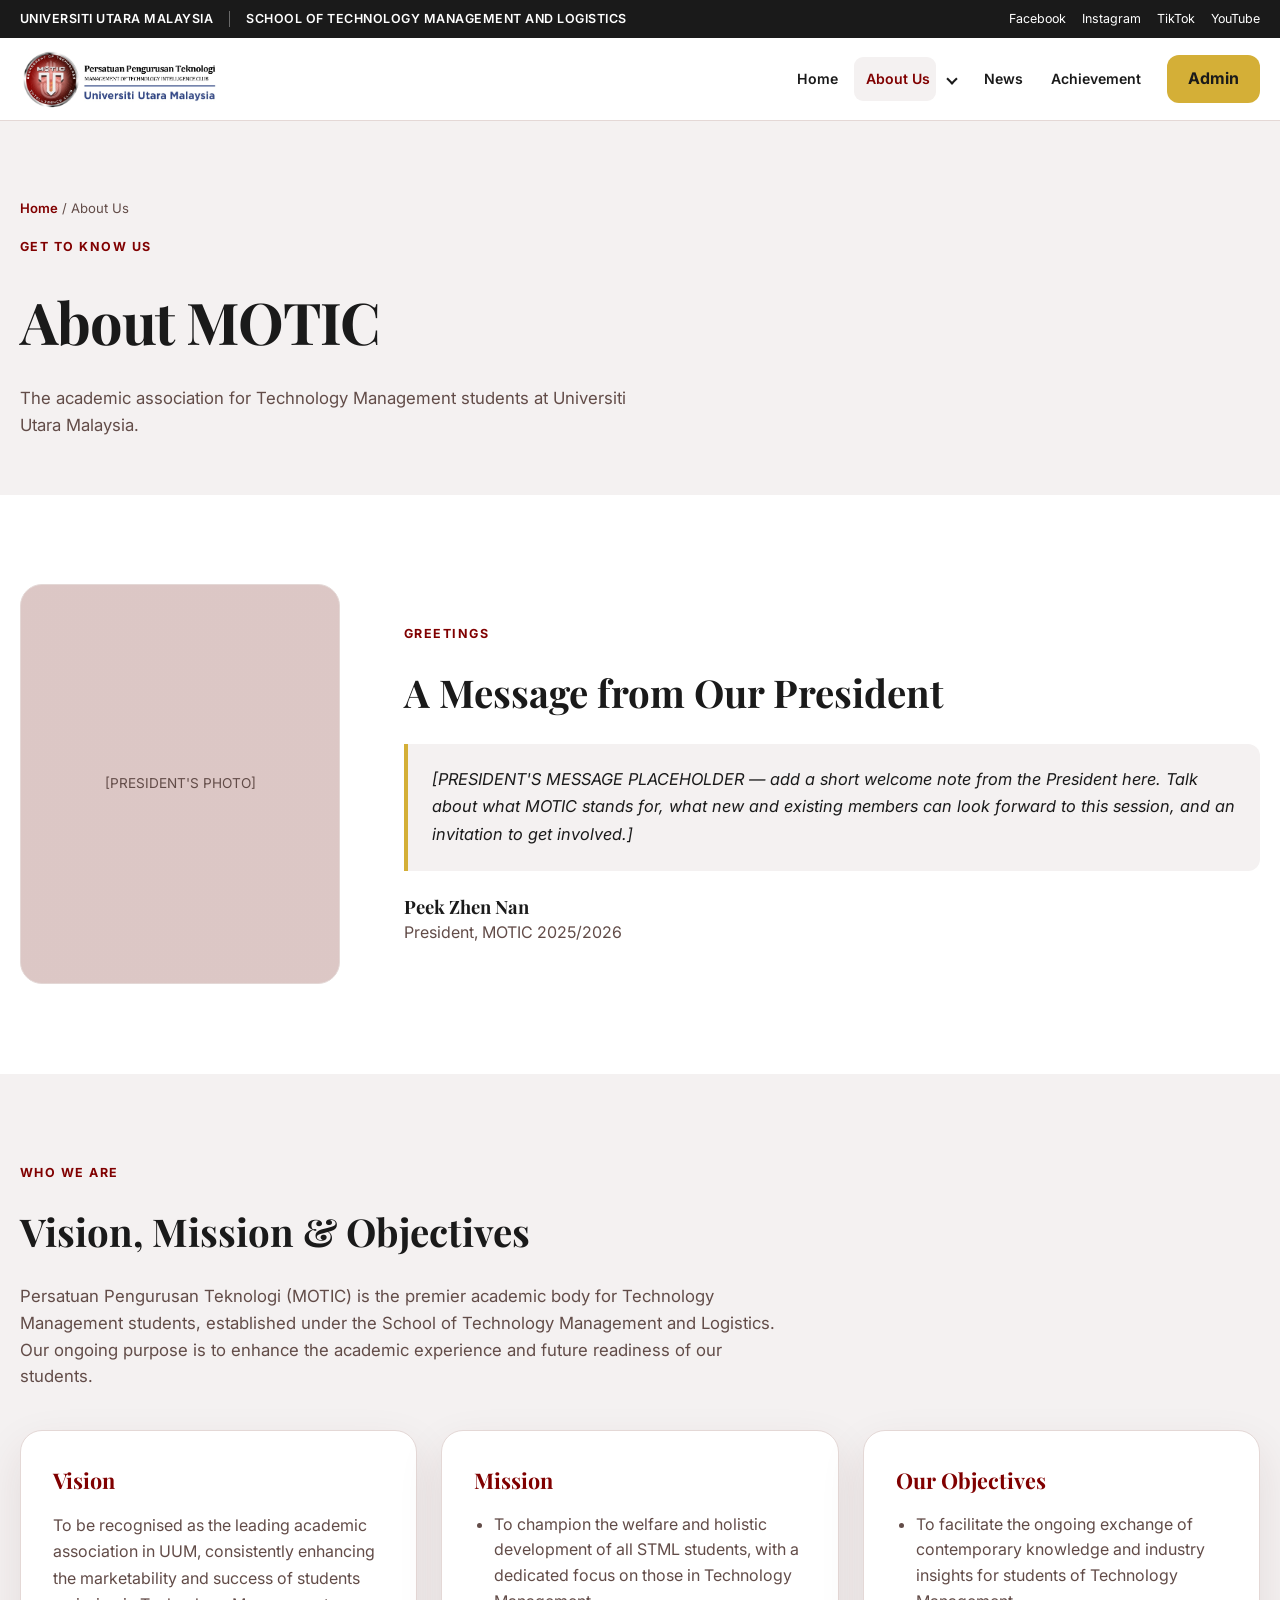
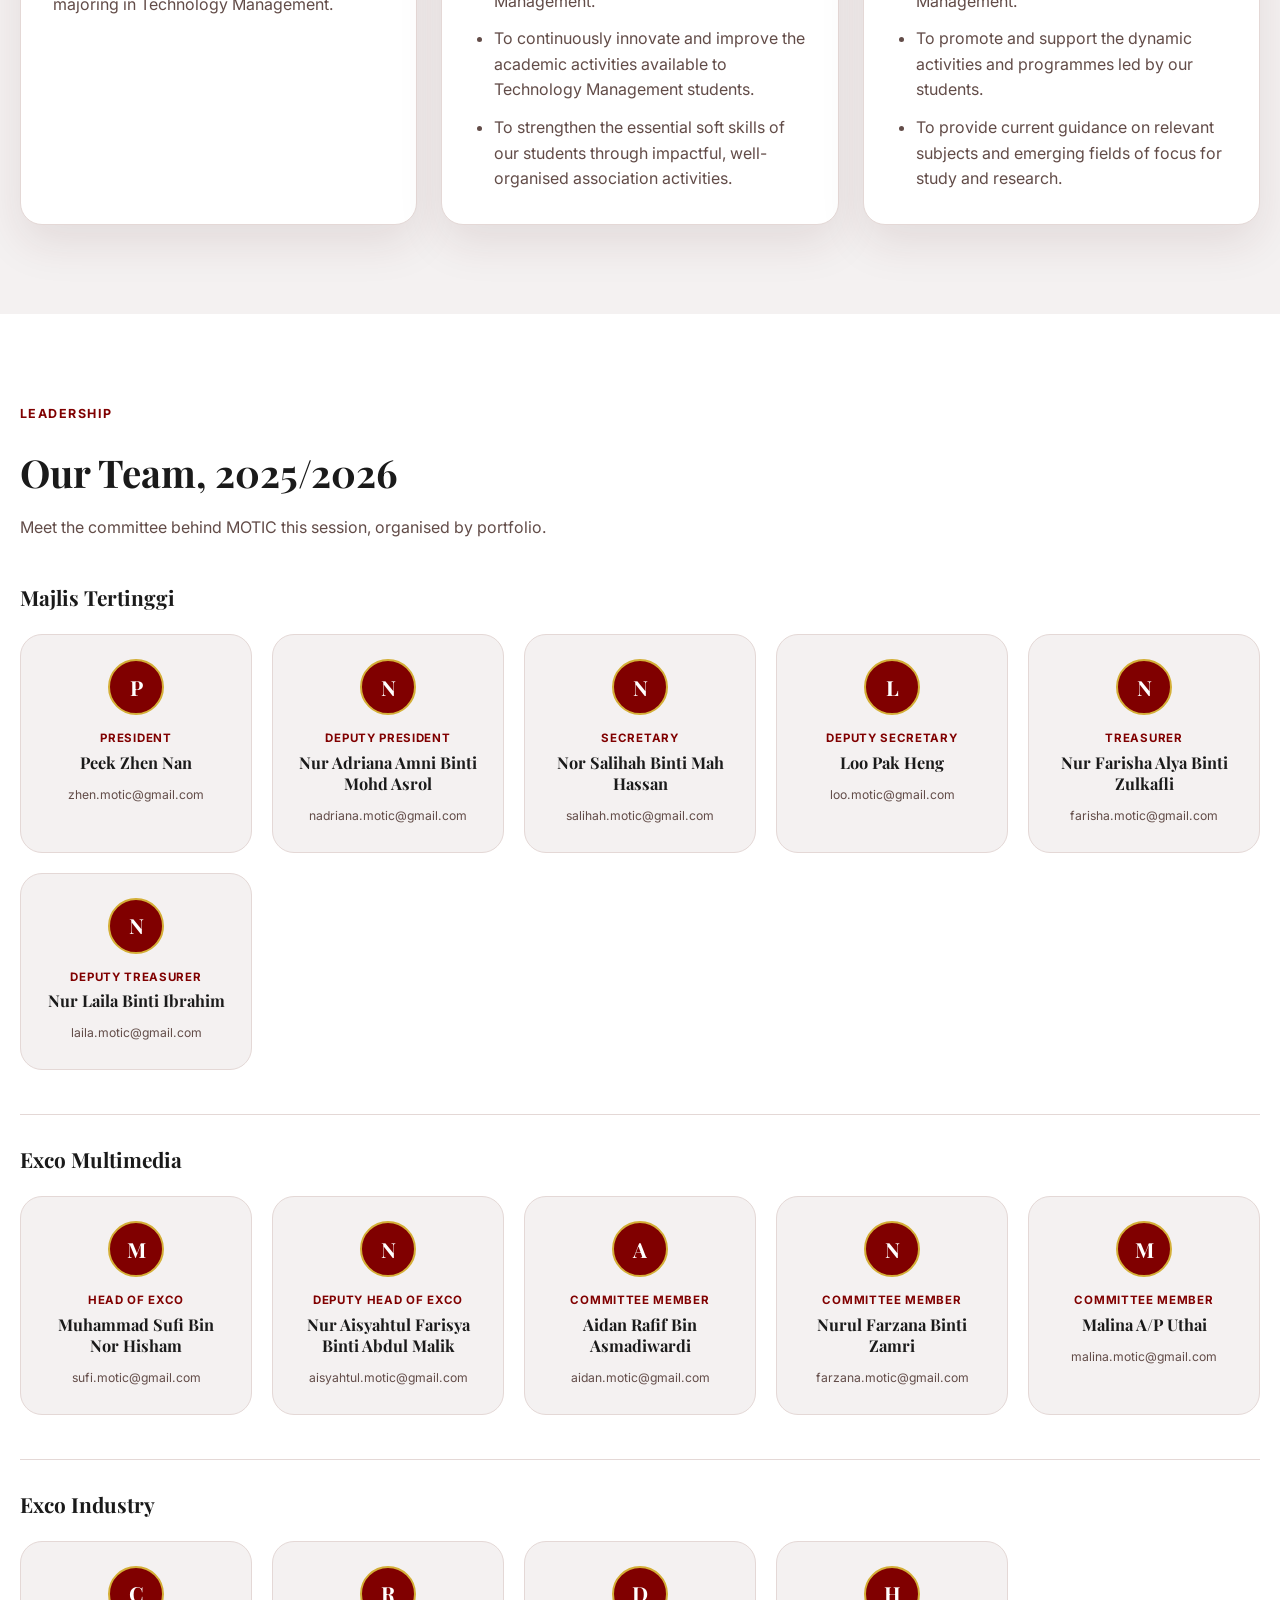
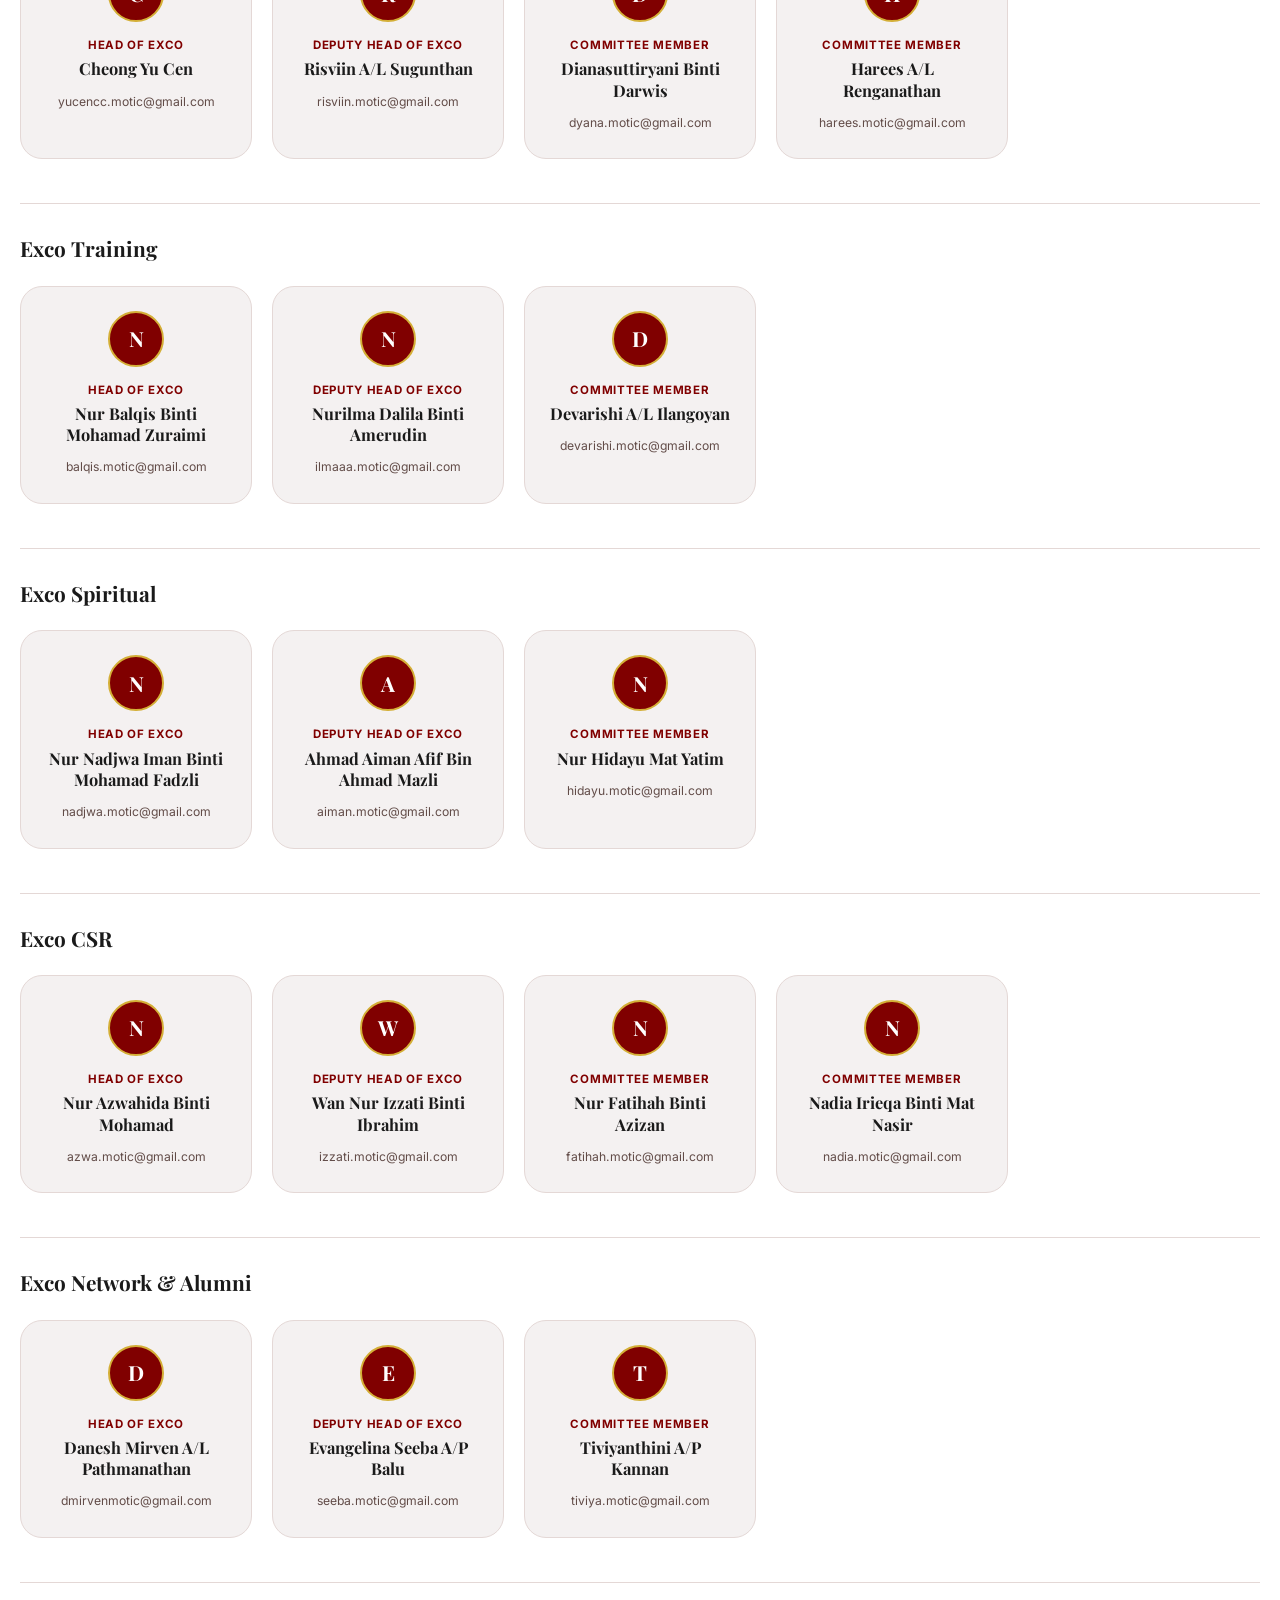
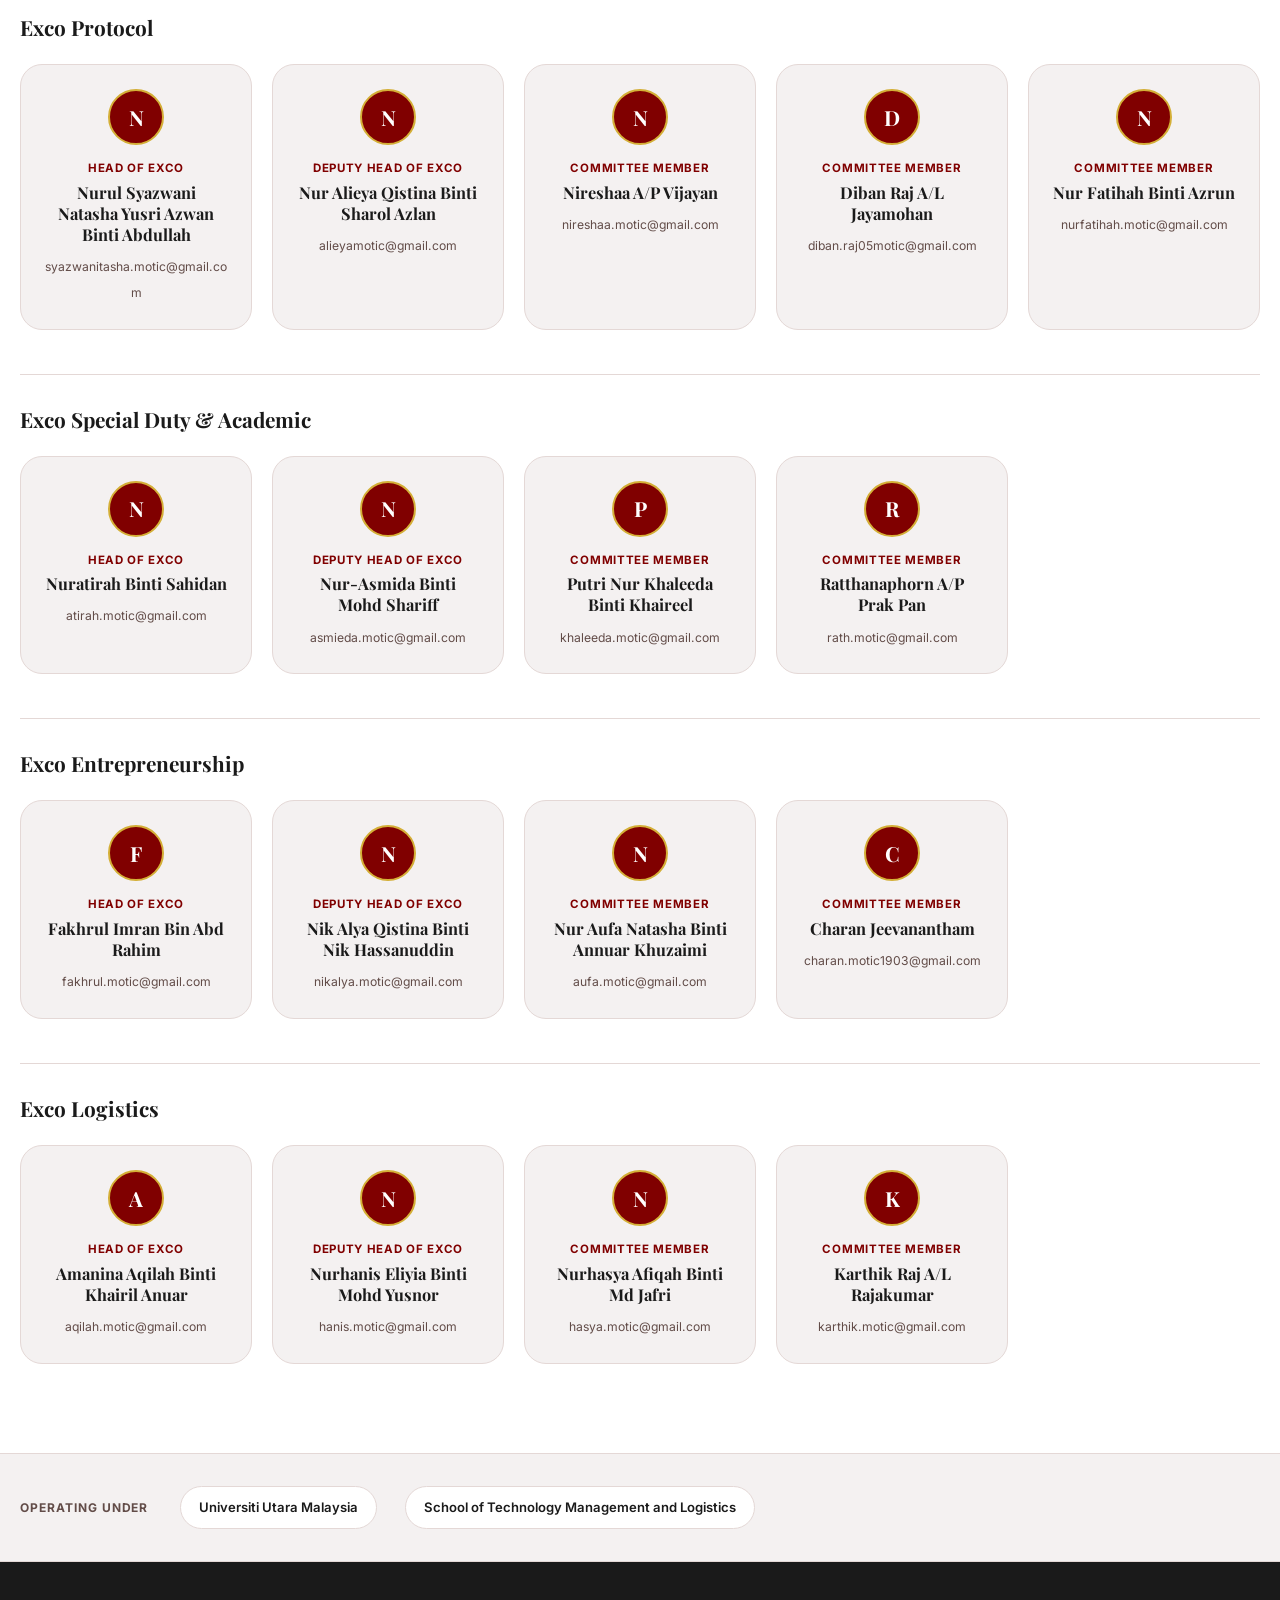
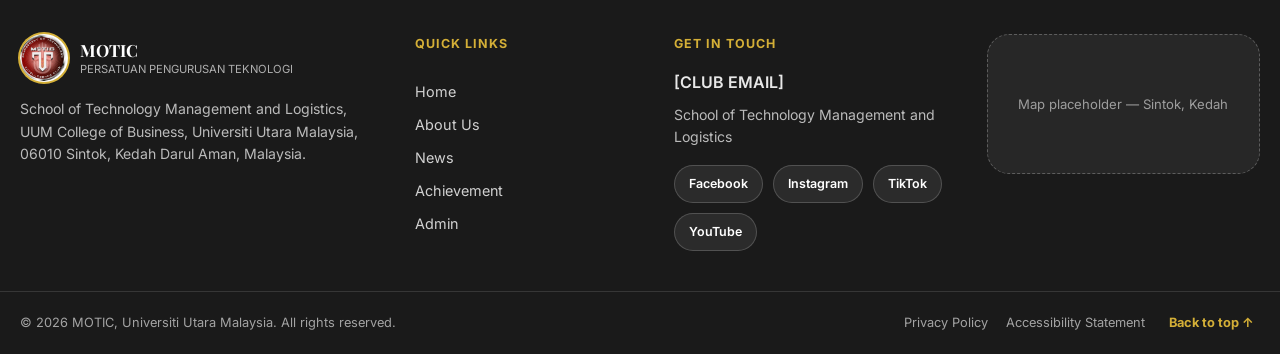
==== pages/about.html @ 717c8b8c "integrate w supabase" ====
<!DOCTYPE html>
<html lang="en-MY">
<head>
  <meta charset="UTF-8">
  <meta name="viewport" content="width=device-width, initial-scale=1">

  <title>About Us | MOTIC, Universiti Utara Malaysia</title>
  <meta
    name="description"
    content="Meet MOTIC — our vision, mission, objectives and the 2025/2026 leadership committee at Universiti Utara Malaysia."
  >

  <link rel="preconnect" href="https://fonts.googleapis.com">
  <link rel="preconnect" href="https://fonts.gstatic.com" crossorigin>
  <link
    href="https://fonts.googleapis.com/css2?family=Inter:wght@400;500;600;700&family=Playfair+Display:wght@600;700&display=swap"
    rel="stylesheet"
  >

  <link rel="stylesheet" href="../css/styles.css">
  <script src="../js/team-data.js" defer></script>
  <script src="../js/team-render.js" defer></script>
  <script src="../js/main.js" defer></script>
</head>

<body>
  <a class="skip-link" href="#main-content">Skip to main content</a>

  <header class="site-header">
    <div class="institution-bar">
      <div class="container institution-bar__content">
        <div class="institution-bar__identity">
          <span>Universiti Utara Malaysia</span>
          <span class="institution-bar__divider" aria-hidden="true"></span>
          <span>School of Technology Management and Logistics</span>
        </div>

        <nav class="institution-bar__links" aria-label="Social links">
          <a href="https://www.facebook.com/100039824747476/" target="_blank" rel="noopener">Facebook</a>
          <a href="https://www.instagram.com/motic_uum?igsh=MXA2d3ljcnQ3ZzBzcg==" target="_blank" rel="noopener">Instagram</a>
          <a href="https://www.tiktok.com/@motic_uum?_r=1&_t=ZS-98YWH0HeZYw" target="_blank" rel="noopener">TikTok</a>
          <a href="https://youtube.com/@motic_uum?si=BqoHyurB2vP5TEdb" target="_blank" rel="noopener">YouTube</a>
        </nav>
      </div>
    </div>

    <nav class="main-navigation" aria-label="Main navigation">
      <div class="container main-navigation__content">
        <a class="club-brand" href="../index.html" aria-label="MOTIC UUM home">
          <img class="club-brand__logo" src="../assets/images/motic-logo-full-trimmed.png" alt="MOTIC — Persatuan Pengurusan Teknologi, Universiti Utara Malaysia">
        </a>

        <button
          class="menu-button"
          type="button"
          aria-expanded="false"
          aria-controls="navigation-menu"
        >
          <span class="menu-button__icon" aria-hidden="true"></span>
          <span>Menu</span>
        </button>

        <div class="navigation-menu" id="navigation-menu">
          <div class="mobile-menu-header">
            <strong>Navigation</strong>
            <button class="menu-close" type="button" aria-label="Close menu">×</button>
          </div>

          <a class="navigation-link" href="../index.html">Home</a>

          <div class="nav-dropdown">
            <a class="navigation-link nav-dropdown__link active" href="about.html" aria-current="page">
              About Us
            </a>
            <button
              class="nav-dropdown__toggle"
              type="button"
              aria-expanded="false"
              aria-controls="about-dropdown-menu"
              aria-label="Show About Us submenu"
            >
              <span class="nav-dropdown__chevron" aria-hidden="true"></span>
            </button>

            <div class="nav-dropdown__menu" id="about-dropdown-menu">
              <a href="#president-message">President's Message</a>
              <a href="#vision-mission">Vision, Mission &amp; Objectives</a>
              <a href="#our-team">Our Team</a>
            </div>
          </div>

          <a class="navigation-link" href="news.html">News</a>
          <a class="navigation-link" href="achievement.html">Achievement</a>

          <a class="button button--secondary navigation-cta" href="admin.html">
            Admin
          </a>
        </div>
      </div>
    </nav>

    <div class="menu-overlay" hidden></div>
  </header>

  <main id="main-content">
    <section class="page-hero">
      <div class="container">
        <p class="breadcrumbs"><a href="../index.html">Home</a> <span aria-hidden="true">/</span> About Us</p>
        <p class="eyebrow">Get to know us</p>
        <h1>About MOTIC</h1>
        <p class="page-hero__lede">
          The academic association for Technology Management students at
          Universiti Utara Malaysia.
        </p>
      </div>
    </section>

    <section id="president-message" class="president">
      <div class="container president__grid">
        <div class="president__portrait">
          <div class="president__portrait-placeholder" aria-hidden="true">
            <span>[PRESIDENT'S PHOTO]</span>
          </div>
        </div>

        <div class="president__content">
          <p class="eyebrow">Greetings</p>
          <h2>A Message from Our President</h2>
          <blockquote>
            [PRESIDENT'S MESSAGE PLACEHOLDER — add a short welcome note from the
            President here. Talk about what MOTIC stands for, what new and
            existing members can look forward to this session, and an invitation
            to get involved.]
          </blockquote>
          <p class="president__signature">
            <strong>Peek Zhen Nan</strong><br>
            President, MOTIC 2025/2026
          </p>
        </div>
      </div>
    </section>

    <section id="vision-mission" class="about-pillars">
      <div class="container">
        <p class="eyebrow">Who We Are</p>
        <h2>Vision, Mission &amp; Objectives</h2>
        <p class="about-pillars__intro">
          Persatuan Pengurusan Teknologi (MOTIC) is the premier academic body for
          Technology Management students, established under the School of
          Technology Management and Logistics. Our ongoing purpose is to enhance
          the academic experience and future readiness of our students.
        </p>

        <div class="pillars-grid">
          <article class="pillar-card">
            <h3>Vision</h3>
            <p>
              To be recognised as the leading academic association in UUM,
              consistently enhancing the marketability and success of students
              majoring in Technology Management.
            </p>
          </article>

          <article class="pillar-card">
            <h3>Mission</h3>
            <ul>
              <li>To champion the welfare and holistic development of all STML students, with a dedicated focus on those in Technology Management.</li>
              <li>To continuously innovate and improve the academic activities available to Technology Management students.</li>
              <li>To strengthen the essential soft skills of our students through impactful, well-organised association activities.</li>
            </ul>
          </article>

          <article class="pillar-card">
            <h3>Our Objectives</h3>
            <ul>
              <li>To facilitate the ongoing exchange of contemporary knowledge and industry insights for students of Technology Management.</li>
              <li>To promote and support the dynamic activities and programmes led by our students.</li>
              <li>To provide current guidance on relevant subjects and emerging fields of focus for study and research.</li>
            </ul>
          </article>
        </div>
      </div>
    </section>

    <section id="our-team" class="team">
      <div class="container">
        <p class="eyebrow">Leadership</p>
        <h2>Our Team, 2025/2026</h2>
        <p class="team__intro">
          Meet the committee behind MOTIC this session, organised by portfolio.
        </p>

        <h3 class="team__group-title">Majlis Tertinggi</h3>
        <div id="top-committee-grid" class="team-grid team-grid--top"></div>

        <div id="departments-list"></div>
      </div>
    </section>

    <section class="logo-strip" aria-label="Our university and school">
      <div class="container logo-strip__inner">
        <span class="logo-strip__label">Operating under</span>
        <div class="logo-strip__marks">
          <span class="logo-strip__item">Universiti Utara Malaysia</span>
          <span class="logo-strip__item">School of Technology Management and Logistics</span>
        </div>
      </div>
    </section>
  </main>

  <footer class="site-footer">
    <div class="container footer__grid">
      <div class="footer__about">
        <div class="club-brand club-brand--footer">
          <img class="club-brand__mark" src="../assets/images/motic-crest.png" alt="MOTIC crest" width="48" height="48">
          <span class="club-brand__text">
            <strong>MOTIC</strong>
            <small>Persatuan Pengurusan Teknologi</small>
          </span>
        </div>
        <p>
          School of Technology Management and Logistics, UUM College of Business,
          Universiti Utara Malaysia, 06010 Sintok, Kedah Darul Aman, Malaysia.
        </p>
      </div>

      <nav class="footer__links" aria-label="Quick links">
        <h3>Quick Links</h3>
        <a href="../index.html">Home</a>
        <a href="about.html">About Us</a>
        <a href="news.html">News</a>
        <a href="achievement.html">Achievement</a>
        <a href="admin.html">Admin</a>
      </nav>

      <div class="footer__contact">
        <h3>Get in Touch</h3>
        <a href="mailto:[CLUB EMAIL]">[CLUB EMAIL]</a>
        <p>School of Technology Management and Logistics</p>
        <div class="footer__social">
          <a href="https://www.facebook.com/100039824747476/" target="_blank" rel="noopener" aria-label="MOTIC on Facebook">Facebook</a>
          <a href="https://www.instagram.com/motic_uum?igsh=MXA2d3ljcnQ3ZzBzcg==" target="_blank" rel="noopener" aria-label="MOTIC on Instagram">Instagram</a>
          <a href="https://www.tiktok.com/@motic_uum?_r=1&_t=ZS-98YWH0HeZYw" target="_blank" rel="noopener" aria-label="MOTIC on TikTok">TikTok</a>
          <a href="https://youtube.com/@motic_uum?si=BqoHyurB2vP5TEdb" target="_blank" rel="noopener" aria-label="MOTIC on YouTube">YouTube</a>
        </div>
      </div>

      <div class="footer__map">
        <div class="footer__map-placeholder">Map placeholder — Sintok, Kedah</div>
      </div>
    </div>

    <div class="footer__base">
      <div class="container footer__base-inner">
        <p>© <span id="current-year"></span> MOTIC, Universiti Utara Malaysia. All rights reserved.</p>
        <div class="footer__legal">
          <a href="#">Privacy Policy</a>
          <a href="#">Accessibility Statement</a>
          <button class="back-to-top" type="button">Back to top ↑</button>
        </div>
      </div>
    </div>
  </footer>
</body>
</html>
---- css/styles.css ----
:root {
  --colour-maroon: #800000;
  --colour-maroon-dark: #650000;
  --colour-gold: #d4af37;
  --colour-gold-dark: #b8962f;
  --colour-white: #ffffff;
  --colour-charcoal: #1a1a1a;
  --colour-background: #f4f1f1;
  --colour-text-muted: #624c48;
  --colour-border: #e4d8d6;
  --colour-danger: #c62026;
  --colour-navy: #064f7c;
  --colour-deep-blue: #120766;

  --font-heading: "Playfair Display", Georgia, serif;
  --font-body: "Inter", Arial, sans-serif;

  --container-width: 1240px;
  --radius-card: 22px;
  --radius-button: 12px;

  --shadow-card: 0 18px 45px rgb(80 32 28 / 10%);
  --transition: 180ms ease;
}

*,
*::before,
*::after {
  box-sizing: border-box;
}

html {
  scroll-behavior: smooth;
}

body {
  min-width: 320px;
  margin: 0;
  overflow-x: hidden;
  color: var(--colour-charcoal);
  background: var(--colour-white);
  font-family: var(--font-body);
  line-height: 1.6;
}

body.menu-open {
  overflow: hidden;
}

a {
  color: inherit;
  text-decoration: none;
}

button,
input,
textarea,
select {
  font: inherit;
}

button,
a {
  -webkit-tap-highlight-color: transparent;
}

:focus-visible {
  outline: 3px solid var(--colour-gold);
  outline-offset: 4px;
}

.container {
  width: min(calc(100% - 40px), var(--container-width));
  margin-inline: auto;
}

.skip-link {
  position: fixed;
  top: 12px;
  left: 12px;
  z-index: 9999;
  padding: 12px 18px;
  color: var(--colour-white);
  background: var(--colour-charcoal);
  border-radius: 8px;
  transform: translateY(-150%);
}

.skip-link:focus {
  transform: translateY(0);
}

/* Institutional bar */

.institution-bar {
  color: var(--colour-white);
  background: var(--colour-charcoal);
  font-size: 0.78rem;
}

.institution-bar__content {
  min-height: 38px;
  display: flex;
  align-items: center;
  justify-content: space-between;
  gap: 24px;
}

.institution-bar__identity,
.institution-bar__links {
  display: flex;
  align-items: center;
  gap: 16px;
}

.institution-bar__identity {
  font-weight: 600;
  letter-spacing: 0.04em;
  text-transform: uppercase;
}

.institution-bar__divider {
  width: 1px;
  height: 16px;
  background: rgb(255 255 255 / 35%);
}

.institution-bar__links a:hover {
  color: var(--colour-gold);
}

/* Main navigation */

.site-header {
  position: relative;
  z-index: 100;
}

.main-navigation {
  position: sticky;
  top: 0;
  background: rgb(255 255 255 / 96%);
  border-bottom: 1px solid var(--colour-border);
}

.main-navigation__content {
  min-height: 82px;
  display: flex;
  align-items: center;
  justify-content: space-between;
  gap: 32px;
}

.club-brand {
  display: inline-flex;
  align-items: center;
  gap: 12px;
  flex-shrink: 0;
}

.club-brand__logo {
  display: block;
  height: 62px;
  width: auto;
}

.club-brand__mark {
  width: 48px;
  height: 48px;
  flex-shrink: 0;
  object-fit: cover;
  border-radius: 50%;
  background: var(--colour-white);
  box-shadow: 0 0 0 2px var(--colour-gold);
}

.club-brand__text {
  display: grid;
  line-height: 1.2;
}

.club-brand__text strong {
  font-family: var(--font-heading);
  font-size: 1.05rem;
}

.club-brand__text small {
  margin-top: 3px;
  color: var(--colour-text-muted);
  font-size: 0.7rem;
  text-transform: uppercase;
}

.navigation-menu {
  display: flex;
  align-items: center;
  gap: 4px;
}

.navigation-link {
  min-height: 44px;
  display: inline-flex;
  align-items: center;
  padding: 10px 12px;
  border-radius: 9px;
  font-size: 0.88rem;
  font-weight: 600;
}

.navigation-link:hover,
.navigation-link.active {
  color: var(--colour-maroon);
  background: var(--colour-background);
}

.menu-button,
.mobile-menu-header,
.menu-overlay {
  display: none;
}

/* Buttons */

.button {
  min-height: 48px;
  display: inline-flex;
  align-items: center;
  justify-content: center;
  padding: 12px 20px;
  border: 1px solid transparent;
  border-radius: var(--radius-button);
  font-weight: 700;
  line-height: 1.2;
  transition:
    background-color var(--transition),
    border-color var(--transition),
    color var(--transition),
    transform var(--transition);
}

.button:hover {
  transform: translateY(-2px);
}

.button:active {
  transform: translateY(0);
}

.button--primary {
  color: var(--colour-white);
  background: var(--colour-maroon);
}

.button--primary:hover {
  background: var(--colour-maroon-dark);
}

.button--secondary {
  color: var(--colour-charcoal);
  background: var(--colour-gold);
}

.button--secondary:hover {
  background: var(--colour-gold-dark);
}

.button--outlined {
  color: var(--colour-maroon);
  background: transparent;
  border-color: var(--colour-maroon);
}

.button--outlined:hover {
  color: var(--colour-white);
  background: var(--colour-maroon);
}

.navigation-cta {
  margin-left: 10px;
}

/* Hero */

.hero {
  padding: clamp(64px, 8vw, 112px) 0;
  background: var(--colour-background);
}

.hero__grid {
  display: grid;
  grid-template-columns: minmax(0, 1fr) minmax(420px, 0.9fr);
  align-items: center;
  gap: clamp(48px, 7vw, 96px);
}

.eyebrow {
  margin: 0 0 18px;
  color: var(--colour-maroon);
  font-size: 0.78rem;
  font-weight: 700;
  letter-spacing: 0.12em;
  text-transform: uppercase;
}

.hero h1 {
  max-width: 760px;
  margin: 0;
  font-family: var(--font-heading);
  font-size: clamp(2.6rem, 5.3vw, 5.4rem);
  font-weight: 700;
  letter-spacing: -0.035em;
  line-height: 1.02;
}

.hero__description {
  max-width: 620px;
  margin: 28px 0 0;
  color: var(--colour-text-muted);
  font-size: clamp(1rem, 1.4vw, 1.15rem);
}

.hero__actions {
  display: flex;
  flex-wrap: wrap;
  gap: 12px;
  margin-top: 34px;
}

.hero__highlights {
  display: flex;
  gap: 42px;
  margin: 42px 0 0;
}

.hero__highlights div {
  display: grid;
}

.hero__highlights dt {
  color: var(--colour-maroon);
  font-family: var(--font-heading);
  font-size: 1.75rem;
  font-weight: 700;
}

.hero__highlights dd {
  margin: 2px 0 0;
  color: var(--colour-text-muted);
  font-size: 0.82rem;
}

.hero__visual {
  position: relative;
  padding: 0 0 48px 38px;
}

.hero__image-placeholder {
  min-height: 580px;
  display: grid;
  place-items: center;
  padding: 32px;
  color: var(--colour-text-muted);
  background:
    linear-gradient(rgb(128 0 0 / 8%), rgb(128 0 0 / 8%)),
    var(--colour-border);
  border: 1px solid var(--colour-border);
  border-radius: var(--radius-card);
  text-align: center;
}

.next-event-card {
  position: absolute;
  bottom: 0;
  left: 0;
  width: min(330px, 80%);
  padding: 24px;
  color: var(--colour-white);
  background: var(--colour-maroon);
  border: 1px solid rgb(212 175 55 / 55%);
  border-radius: 18px;
  box-shadow: var(--shadow-card);
}

.next-event-card__label {
  margin: 0 0 8px;
  color: var(--colour-gold);
  font-size: 0.73rem;
  font-weight: 700;
  letter-spacing: 0.12em;
  text-transform: uppercase;
}

.next-event-card h2 {
  margin: 0 0 12px;
  font-family: var(--font-heading);
  font-size: 1.35rem;
  line-height: 1.25;
}

.next-event-card p {
  margin: 4px 0;
  font-size: 0.85rem;
}

.next-event-card a {
  display: inline-block;
  margin-top: 14px;
  color: var(--colour-gold);
  font-weight: 700;
}

/* Upcoming news poster carousel */

.sr-only {
  position: absolute !important;
  width: 1px !important;
  height: 1px !important;
  padding: 0 !important;
  margin: -1px !important;
  overflow: hidden !important;
  clip: rect(0, 0, 0, 0) !important;
  white-space: nowrap !important;
  border: 0 !important;
}

.announcement-carousel {
  position: relative;
  width: 100%;
  overflow: hidden;
  background: #f6f6f6;
  border-bottom: 1px solid var(--colour-border);
  isolation: isolate;
}

.announcement-carousel__viewport {
  position: relative;
  width: 100%;
  overflow: hidden;
}

.announcement-carousel__viewport:focus-visible {
  outline: 3px solid var(--colour-gold);
  outline-offset: -5px;
}

.announcement-carousel__track {
  display: flex;
  transform: translateX(0);
  transition: transform 520ms cubic-bezier(0.22, 1, 0.36, 1);
  will-change: transform;
}

.announcement-slide {
  position: relative;
  min-width: 100%;
  flex: 0 0 100%;
  margin: 0;
  background: var(--colour-white);
}

.announcement-slide__link {
  display: block;
}

.announcement-slide__image,
.announcement-carousel__fallback {
  width: 100%;
  aspect-ratio: 1901 / 932;
  display: block;
  object-fit: contain;
  background: var(--colour-white);
}

.carousel-control {
  position: absolute;
  top: 50%;
  z-index: 2;
  width: clamp(42px, 4vw, 58px);
  height: clamp(42px, 4vw, 58px);
  display: grid;
  place-items: center;
  padding: 0 0 4px;
  color: var(--colour-charcoal);
  background: rgb(255 255 255 / 88%);
  border: 1px solid rgb(26 26 26 / 12%);
  border-radius: 50%;
  box-shadow: 0 8px 24px rgb(26 26 26 / 18%);
  cursor: pointer;
  transform: translateY(-50%);
  transition:
    color var(--transition),
    background-color var(--transition),
    transform var(--transition);
}

.carousel-control:hover {
  color: var(--colour-white);
  background: var(--colour-maroon);
  transform: translateY(-50%) scale(1.05);
}

.carousel-control span {
  font-size: clamp(2.1rem, 3vw, 3rem);
  font-weight: 300;
  line-height: 1;
}

.carousel-control--previous {
  left: clamp(12px, 2.4vw, 44px);
}

.carousel-control--next {
  right: clamp(12px, 2.4vw, 44px);
}

.carousel-dots {
  position: absolute;
  right: 0;
  bottom: clamp(12px, 2vw, 28px);
  left: 0;
  z-index: 2;
  display: flex;
  justify-content: center;
  gap: 8px;
  pointer-events: none;
}

.carousel-dot {
  width: 10px;
  height: 10px;
  padding: 0;
  background: rgb(255 255 255 / 72%);
  border: 1px solid rgb(26 26 26 / 35%);
  border-radius: 999px;
  box-shadow: 0 2px 8px rgb(26 26 26 / 18%);
  cursor: pointer;
  pointer-events: auto;
  transition:
    width var(--transition),
    background-color var(--transition);
}

.carousel-dot[aria-current="true"] {
  width: 28px;
  background: var(--colour-maroon);
  border-color: var(--colour-white);
}

.announcement-carousel.is-single .carousel-control,
.announcement-carousel.is-single .carousel-dots {
  display: none;
}

.announcement-carousel[data-empty="true"] {
  display: none;
}

@media (max-width: 600px) {
  .carousel-control {
    width: 38px;
    height: 38px;
  }

  .carousel-control span {
    font-size: 2rem;
  }

  .carousel-control--previous {
    left: 8px;
  }

  .carousel-control--next {
    right: 8px;
  }

  .carousel-dots {
    bottom: 8px;
  }
}

/* ============================================================
   ADMIN PORTAL — DARK MAROON & CREAM
   ============================================================ */

.admin-page {
  --admin-maroon: #4a0007;
  --admin-maroon-deep: #280004;
  --admin-maroon-soft: #68000b;
  --admin-cream: #f7ead5;
  --admin-cream-soft: #fff8ec;
  --admin-gold: #d9b44a;
  min-height: 100vh;
  color: var(--admin-cream);
  background: var(--admin-maroon-deep);
}

.admin-page::before {
  position: fixed;
  inset: 0;
  z-index: -1;
  background:
    radial-gradient(circle at 18% 20%, rgb(255 232 198 / 7%), transparent 30%),
    radial-gradient(circle at 85% 75%, rgb(217 180 74 / 7%), transparent 32%),
    linear-gradient(145deg, var(--admin-maroon-soft), var(--admin-maroon-deep) 70%);
  content: "";
}

.admin-brand {
  display: inline-flex;
  align-items: center;
  padding: 8px 12px;
  background: var(--admin-cream-soft);
  border-radius: 12px;
}

.admin-brand img {
  width: auto;
  height: 48px;
  object-fit: contain;
}

.admin-login-header,
.admin-dashboard-header {
  display: flex;
  align-items: center;
  justify-content: space-between;
  gap: 24px;
  padding: 22px clamp(22px, 5vw, 80px);
  border-bottom: 1px solid rgb(247 234 213 / 14%);
}

.admin-back-link,
.admin-account a,
.admin-account button {
  color: var(--admin-cream);
  background: transparent;
  border: 0;
  cursor: pointer;
  font-weight: 600;
}

.admin-back-link:hover,
.admin-account a:hover,
.admin-account button:hover {
  color: var(--admin-gold);
}

.admin-login-page {
  display: grid;
  grid-template-rows: auto 1fr auto;
}

.admin-login-main {
  width: min(100% - 40px, 600px);
  margin-inline: auto;
  padding: 72px 0 86px;
}

.admin-login-intro {
  margin-bottom: 32px;
  text-align: center;
}

.admin-kicker {
  margin: 0 0 9px;
  color: var(--admin-gold);
  font-size: 0.75rem;
  font-weight: 700;
  letter-spacing: 0.16em;
  text-transform: uppercase;
}

.admin-login-intro h1,
.admin-dashboard-heading h1 {
  margin: 0;
  color: var(--admin-cream-soft);
  font-family: var(--font-heading);
  line-height: 1.08;
}

.admin-login-intro h1 {
  font-size: clamp(2.8rem, 7vw, 4.6rem);
}

.admin-login-intro > p:last-child {
  max-width: 460px;
  margin: 18px auto 0;
  color: rgb(247 234 213 / 72%);
}

.admin-title-rule {
  display: block;
  width: 76px;
  height: 2px;
  margin: 16px auto 0;
  background: var(--admin-gold);
}

.admin-login-card,
.admin-panel {
  background: linear-gradient(145deg, rgb(255 248 236 / 9%), rgb(255 248 236 / 4%));
  border: 1px solid rgb(247 234 213 / 18%);
  box-shadow: 0 28px 80px rgb(24 0 3 / 30%);
  backdrop-filter: blur(12px);
}

.admin-login-card {
  padding: clamp(28px, 6vw, 52px);
  border-radius: 20px;
}

.admin-field {
  min-width: 0;
}

.admin-field label {
  display: block;
  margin-bottom: 8px;
  color: var(--admin-cream);
  font-size: 0.75rem;
  font-weight: 700;
  letter-spacing: 0.11em;
  text-transform: uppercase;
}

.admin-field input,
.admin-field textarea {
  width: 100%;
  color: var(--admin-cream-soft);
  background: rgb(25 0 3 / 28%);
  border: 1px solid rgb(247 234 213 / 28%);
  border-radius: 10px;
  outline: none;
  transition: border-color var(--transition), background var(--transition), box-shadow var(--transition);
}

.admin-field input {
  min-height: 50px;
  padding: 0 15px;
}

.admin-field input[type="file"] {
  min-height: auto;
  padding: 12px;
}

.admin-field input[type="file"]::file-selector-button {
  margin-right: 12px;
  padding: 8px 12px;
  color: var(--admin-maroon-deep);
  background: var(--admin-cream);
  border: 0;
  border-radius: 7px;
  cursor: pointer;
  font-weight: 700;
}

.admin-field textarea {
  display: block;
  padding: 14px 15px;
  resize: vertical;
  line-height: 1.55;
}

.admin-field input::placeholder,
.admin-field textarea::placeholder {
  color: rgb(247 234 213 / 40%);
}

.admin-field input:focus,
.admin-field textarea:focus {
  background: rgb(25 0 3 / 44%);
  border-color: var(--admin-gold);
  box-shadow: 0 0 0 3px rgb(217 180 74 / 15%);
}

.admin-field small,
.admin-current-image {
  display: block;
  margin-top: 7px;
  color: rgb(247 234 213 / 58%);
  font-size: 0.76rem;
  line-height: 1.45;
}

.admin-current-image {
  margin-bottom: 0;
}

.admin-login-card .admin-field + .admin-field {
  margin-top: 26px;
}

.admin-password-field {
  position: relative;
}

.admin-password-field input {
  padding-right: 74px;
}

.admin-password-field button {
  position: absolute;
  top: 50%;
  right: 12px;
  padding: 5px 7px;
  color: var(--admin-gold);
  background: transparent;
  border: 0;
  cursor: pointer;
  transform: translateY(-50%);
  font-size: 0.78rem;
  font-weight: 700;
}

.admin-primary-button,
.admin-secondary-button {
  min-height: 48px;
  padding: 0 22px;
  border-radius: 9px;
  cursor: pointer;
  font-size: 0.82rem;
  font-weight: 700;
  letter-spacing: 0.08em;
  text-transform: uppercase;
  transition: transform var(--transition), background var(--transition), opacity var(--transition);
}

.admin-primary-button {
  color: var(--admin-maroon-deep);
  background: var(--admin-cream-soft);
  border: 1px solid var(--admin-cream-soft);
}

.admin-login-card > .admin-primary-button {
  width: 100%;
  margin-top: 30px;
}

.admin-secondary-button {
  color: var(--admin-cream);
  background: transparent;
  border: 1px solid rgb(247 234 213 / 42%);
}

.admin-primary-button:hover,
.admin-secondary-button:hover {
  transform: translateY(-1px);
}

.admin-primary-button:hover {
  background: var(--admin-gold);
  border-color: var(--admin-gold);
}

.admin-secondary-button:hover {
  color: var(--admin-maroon-deep);
  background: var(--admin-cream);
}

.admin-primary-button:disabled,
.admin-secondary-button:disabled,
.admin-account button:disabled,
.admin-text-button:disabled {
  cursor: wait;
  opacity: 0.55;
  transform: none;
}

.admin-status {
  margin: 20px 0 0;
  padding: 11px 13px;
  border: 1px solid rgb(247 234 213 / 24%);
  border-radius: 8px;
  font-size: 0.86rem;
}

.admin-status[data-type="error"] {
  color: #ffe4e3;
  background: rgb(185 30 34 / 27%);
  border-color: rgb(255 171 171 / 38%);
}

.admin-status[data-type="success"] {
  color: #e8ffeb;
  background: rgb(32 124 62 / 27%);
  border-color: rgb(151 224 172 / 38%);
}

.admin-status[data-type="info"] {
  color: var(--admin-cream);
  background: rgb(217 180 74 / 10%);
}

.admin-access-note {
  margin-top: 34px;
  text-align: center;
}

.admin-access-note strong {
  color: var(--admin-gold);
  font-size: 0.72rem;
  letter-spacing: 0.16em;
  text-transform: uppercase;
}

.admin-access-note p {
  margin: 8px 0 0;
  color: rgb(247 234 213 / 54%);
  font-size: 0.84rem;
}

.admin-login-footer {
  display: flex;
  justify-content: space-between;
  gap: 20px;
  padding: 20px clamp(22px, 5vw, 80px);
  color: rgb(247 234 213 / 48%);
  border-top: 1px solid rgb(247 234 213 / 12%);
  font-size: 0.78rem;
}

.admin-login-footer p {
  margin: 0;
}

.admin-dashboard-page {
  min-height: 100vh;
}

.admin-dashboard-header {
  position: sticky;
  top: 0;
  z-index: 20;
  background: rgb(40 0 4 / 88%);
  backdrop-filter: blur(18px);
}

.admin-account {
  display: flex;
  flex-wrap: wrap;
  align-items: center;
  justify-content: flex-end;
  gap: 18px;
}

.admin-account > span {
  color: rgb(247 234 213 / 65%);
  font-size: 0.8rem;
}

.admin-account a,
.admin-account button {
  padding: 5px;
  font-size: 0.82rem;
}

.admin-dashboard {
  width: min(calc(100% - 40px), 1420px);
  margin-inline: auto;
  padding: 56px 0 80px;
}

.admin-dashboard-heading {
  display: flex;
  align-items: flex-end;
  justify-content: space-between;
  gap: 30px;
  margin-bottom: 30px;
}

.admin-dashboard-heading h1 {
  font-size: clamp(2.4rem, 5vw, 4.4rem);
}

.admin-dashboard-heading > div > p:last-child {
  max-width: 680px;
  margin: 12px 0 0;
  color: rgb(247 234 213 / 68%);
}

.admin-status--dashboard {
  margin: 0 0 22px;
}

.admin-dashboard-grid {
  display: grid;
  grid-template-columns: minmax(0, 1.15fr) minmax(360px, 0.85fr);
  align-items: start;
  gap: 24px;
}

.admin-panel {
  padding: clamp(24px, 4vw, 40px);
  border-radius: 18px;
}

.admin-panel__heading {
  margin-bottom: 26px;
  padding-bottom: 20px;
  border-bottom: 1px solid rgb(247 234 213 / 15%);
}

.admin-panel__heading h2 {
  margin: 0;
  color: var(--admin-cream-soft);
  font-family: var(--font-heading);
  font-size: clamp(1.7rem, 3vw, 2.35rem);
  line-height: 1.15;
}

.admin-news-form {
  display: grid;
  grid-template-columns: repeat(2, minmax(0, 1fr));
  gap: 22px;
}

.admin-field--full {
  grid-column: 1 / -1;
}

.admin-form-actions {
  display: flex;
  flex-wrap: wrap;
  gap: 12px;
  padding-top: 4px;
}

.admin-story-list-panel {
  position: sticky;
  top: 112px;
  max-height: calc(100vh - 136px);
  overflow: auto;
}

.admin-poster-manager {
  margin-top: 24px;
}

.admin-panel__heading > p:last-child {
  margin: 10px 0 0;
  color: rgb(247 234 213 / 62%);
}

.admin-poster-grid {
  display: grid;
  grid-template-columns: minmax(0, 0.8fr) minmax(360px, 1.2fr);
  gap: clamp(28px, 5vw, 60px);
}

.admin-poster-form,
.admin-poster-list-section {
  min-width: 0;
}

.admin-poster-form {
  display: grid;
  gap: 20px;
}

.admin-poster-form h3,
.admin-poster-list-section > h3 {
  margin: 0 0 2px;
  color: var(--admin-cream-soft);
  font-size: 1rem;
}

.admin-checkbox {
  display: flex;
  align-items: center;
  gap: 10px;
  color: var(--admin-cream);
  cursor: pointer;
  font-size: 0.86rem;
}

.admin-checkbox input {
  width: 18px;
  height: 18px;
  accent-color: var(--admin-gold);
}

.admin-poster-list {
  display: grid;
  gap: 12px;
  margin-top: 18px;
}

.admin-poster-row {
  display: grid;
  grid-template-columns: 110px minmax(0, 1fr) auto;
  align-items: center;
  gap: 16px;
  padding: 14px;
  background: rgb(25 0 3 / 24%);
  border: 1px solid rgb(247 234 213 / 13%);
  border-radius: 11px;
}

.admin-poster-row > img {
  width: 110px;
  aspect-ratio: 16 / 8;
  object-fit: cover;
  background: rgb(255 255 255 / 8%);
  border-radius: 7px;
}

.admin-poster-row__content h4 {
  margin: 0;
  color: var(--admin-cream-soft);
  font-size: 0.9rem;
  line-height: 1.4;
}

.admin-poster-row__content p {
  margin: 6px 0 0;
  color: rgb(247 234 213 / 53%);
  font-size: 0.74rem;
}

.admin-empty {
  margin: 0;
  padding: 22px;
  color: rgb(247 234 213 / 64%);
  background: rgb(25 0 3 / 24%);
  border: 1px dashed rgb(247 234 213 / 22%);
  border-radius: 10px;
  text-align: center;
}

.admin-news-list {
  display: grid;
  gap: 12px;
}

.admin-news-row {
  display: grid;
  grid-template-columns: minmax(0, 1fr) auto;
  gap: 18px;
  padding: 18px;
  background: rgb(25 0 3 / 24%);
  border: 1px solid rgb(247 234 213 / 13%);
  border-radius: 11px;
}

.admin-news-row__content h3 {
  margin: 0;
  color: var(--admin-cream-soft);
  font-size: 0.96rem;
  line-height: 1.4;
}

.admin-news-row__content p {
  margin: 7px 0 0;
  color: rgb(247 234 213 / 53%);
  font-size: 0.74rem;
}

.admin-news-row__actions {
  display: flex;
  flex-direction: column;
  align-items: flex-end;
  gap: 6px;
}

.admin-text-button {
  padding: 2px 4px;
  color: var(--admin-gold);
  background: transparent;
  border: 0;
  cursor: pointer;
  font-size: 0.76rem;
  font-weight: 700;
}

.admin-text-button:hover {
  color: var(--admin-cream-soft);
}

.admin-text-button--danger {
  color: #ffaaa9;
}

@media (max-width: 980px) {
  .admin-dashboard-grid {
    grid-template-columns: 1fr;
  }

  .admin-story-list-panel {
    position: static;
    max-height: none;
  }

  .admin-poster-grid {
    grid-template-columns: 1fr;
  }
}

@media (max-width: 680px) {
  .admin-login-header,
  .admin-dashboard-header,
  .admin-login-footer {
    padding-inline: 20px;
  }

  .admin-login-header .admin-brand img,
  .admin-dashboard-header .admin-brand img {
    height: 38px;
  }

  .admin-dashboard-header {
    align-items: flex-start;
  }

  .admin-account {
    gap: 8px 12px;
  }

  .admin-account > span {
    width: 100%;
    text-align: right;
  }

  .admin-login-main,
  .admin-dashboard {
    width: min(100% - 28px, 600px);
  }

  .admin-login-main {
    padding: 48px 0 60px;
  }

  .admin-login-footer,
  .admin-dashboard-heading {
    align-items: flex-start;
    flex-direction: column;
  }

  .admin-news-form {
    grid-template-columns: 1fr;
  }

  .admin-field--full {
    grid-column: auto;
  }

  .admin-news-row {
    grid-template-columns: 1fr;
  }

  .admin-poster-row {
    grid-template-columns: 86px minmax(0, 1fr);
  }

  .admin-poster-row > img {
    width: 86px;
  }

  .admin-poster-row .admin-news-row__actions {
    grid-column: 1 / -1;
  }

  .admin-news-row__actions {
    flex-flow: row wrap;
    align-items: center;
  }
}

/* Temporary footer */

.temporary-footer {
  padding: 28px 0;
  color: var(--colour-white);
  background: var(--colour-charcoal);
  text-align: center;
}

.temporary-footer p {
  margin: 0;
  font-size: 0.85rem;
}

/* Responsive */

@media (max-width: 1023px) {
  .institution-bar__links {
    display: none;
  }

  .hero__grid {
    grid-template-columns: 1fr;
  }

  .hero__visual {
    max-width: 720px;
    padding-left: 28px;
  }

  .hero__image-placeholder {
    min-height: 480px;
  }

  .menu-button {
    min-width: 92px;
    min-height: 44px;
    display: inline-flex;
    align-items: center;
    justify-content: center;
    gap: 9px;
    color: var(--colour-charcoal);
    background: var(--colour-white);
    border: 1px solid var(--colour-border);
    border-radius: 10px;
    cursor: pointer;
  }

  .menu-button__icon,
  .menu-button__icon::before,
  .menu-button__icon::after {
    width: 19px;
    height: 2px;
    display: block;
    background: currentColor;
  }

  .menu-button__icon {
    position: relative;
  }

  .menu-button__icon::before,
  .menu-button__icon::after {
    position: absolute;
    left: 0;
    content: "";
  }

  .menu-button__icon::before {
    top: -6px;
  }

  .menu-button__icon::after {
    top: 6px;
  }

  .navigation-menu {
    position: fixed;
    top: 0;
    right: 0;
    z-index: 102;
    width: min(380px, 88vw);
    height: 100dvh;
    display: flex;
    align-items: stretch;
    flex-direction: column;
    gap: 4px;
    padding: 24px;
    overflow-y: auto;
    background: var(--colour-white);
    box-shadow: -20px 0 50px rgb(26 26 26 / 20%);
    transform: translateX(105%);
    visibility: hidden;
    transition:
      transform 220ms ease,
      visibility 220ms;
  }

  .navigation-menu.open {
    transform: translateX(0);
    visibility: visible;
  }

  .mobile-menu-header {
    display: flex;
    align-items: center;
    justify-content: space-between;
    margin-bottom: 22px;
  }

  .menu-close {
    width: 44px;
    height: 44px;
    color: var(--colour-charcoal);
    background: var(--colour-background);
    border: 1px solid var(--colour-border);
    border-radius: 10px;
    cursor: pointer;
    font-size: 1.7rem;
  }

  .navigation-link {
    padding-inline: 14px;
  }

  .navigation-cta {
    margin: 16px 0 0;
  }

  .menu-overlay {
    position: fixed;
    inset: 0;
    z-index: 101;
    display: block;
    background: rgb(26 26 26 / 55%);
  }

  .menu-overlay[hidden] {
    display: none;
  }
}

@media (max-width: 600px) {
  .container {
    width: min(calc(100% - 28px), var(--container-width));
  }

  .institution-bar__content {
    min-height: 34px;
  }

  .institution-bar__identity span:last-child,
  .institution-bar__divider {
    display: none;
  }

  .main-navigation__content {
    min-height: 70px;
  }

  .club-brand__mark {
    width: 42px;
    height: 42px;
  }

  .club-brand__logo {
    height: 46px;
  }

  .club-brand__text small {
    display: none;
  }

  .hero {
    padding: 54px 0 64px;
  }

  .hero h1 {
    font-size: clamp(2.45rem, 13vw, 3.8rem);
  }

  .hero__actions {
    align-items: stretch;
    flex-direction: column;
  }

  .hero__actions .button {
    width: 100%;
  }

  .hero__highlights {
    gap: 26px;
  }

  .hero__visual {
    padding: 0 0 78px 0;
  }

  .hero__image-placeholder {
    min-height: 380px;
  }

  .next-event-card {
    left: 14px;
    width: calc(100% - 28px);
  }
}

@media (prefers-reduced-motion: reduce) {
  *,
  *::before,
  *::after {
    scroll-behavior: auto !important;
    transition-duration: 0.01ms !important;
    animation-duration: 0.01ms !important;
    animation-iteration-count: 1 !important;
  }
}
/* ============================================================
   NAV DROPDOWN (About Us)
   ============================================================ */

.nav-dropdown {
  position: relative;
  display: flex;
  align-items: center;
}

.nav-dropdown__link {
  padding-right: 6px;
}

.nav-dropdown__toggle {
  min-width: 32px;
  min-height: 32px;
  display: inline-flex;
  align-items: center;
  justify-content: center;
  background: none;
  border: none;
  border-radius: 8px;
  cursor: pointer;
  color: inherit;
}

.nav-dropdown__toggle:hover {
  color: var(--colour-maroon);
  background: var(--colour-background);
}

.nav-dropdown__chevron {
  width: 8px;
  height: 8px;
  border-right: 2px solid currentColor;
  border-bottom: 2px solid currentColor;
  transform: rotate(45deg);
  transition: transform var(--transition);
}

.nav-dropdown.open .nav-dropdown__chevron {
  transform: rotate(-135deg);
}

.nav-dropdown__menu {
  display: grid;
  gap: 2px;
  padding: 8px;
  background: var(--colour-white);
  border: 1px solid var(--colour-border);
  border-radius: 14px;
  box-shadow: var(--shadow-card);
}

.nav-dropdown__menu a {
  padding: 10px 12px;
  border-radius: 8px;
  font-size: 0.86rem;
  font-weight: 600;
  color: var(--colour-charcoal);
}

.nav-dropdown__menu a:hover {
  color: var(--colour-maroon);
  background: var(--colour-background);
}

@media (min-width: 1024px) {
  .nav-dropdown__menu {
    position: absolute;
    top: calc(100% + 10px);
    left: 0;
    width: max-content;
    min-width: 240px;
    display: none;
  }

  .nav-dropdown.open .nav-dropdown__menu {
    display: grid;
  }
}

@media (max-width: 1023px) {
  .nav-dropdown__menu {
    display: none;
    margin: 4px 0 8px 14px;
    border: none;
    box-shadow: none;
    background: var(--colour-background);
  }

  .nav-dropdown.open .nav-dropdown__menu {
    display: grid;
  }
}

/* ============================================================
   HOMEPAGE NEWS SHOWCASE
   ============================================================ */

.news-showcase {
  padding: clamp(56px, 6vw, 88px) 0;
  background: var(--colour-white);
}

.news-showcase__container {
  width: min(calc(100% - 40px), 1640px);
  margin-inline: auto;
  display: grid;
  grid-template-columns: minmax(280px, 0.72fr) minmax(340px, 0.88fr) minmax(480px, 1.4fr);
  grid-template-areas: "facebook inhouse latest";
  align-items: start;
  gap: clamp(24px, 2.5vw, 42px);
}

.facebook-panel {
  grid-area: facebook;
}

.in-house-panel {
  grid-area: inhouse;
}

.latest-news-panel {
  grid-area: latest;
}

.facebook-panel,
.in-house-panel,
.latest-news-panel {
  min-width: 0;
}

.news-panel-heading {
  min-height: 52px;
  display: flex;
  align-items: center;
  justify-content: center;
  gap: 10px;
  padding: 10px 18px;
  color: var(--colour-white);
  border-radius: 2px;
}

.news-panel-heading h3 {
  margin: 0;
  font-family: var(--font-body);
  font-size: clamp(1.08rem, 1.5vw, 1.3rem);
  font-weight: 700;
  line-height: 1.2;
}

.news-panel-heading--gold {
  color: var(--colour-charcoal);
  background: #ffdc13;
}

.news-panel-heading--navy {
  justify-content: space-between;
  background: var(--colour-navy);
  transition: background-color var(--transition);
}

.news-panel-heading--navy:hover {
  background: #033f65;
}

.news-panel-heading--facebook {
  justify-content: flex-start;
  background: #1877f2;
}

.news-panel-heading--facebook > span {
  width: 28px;
  height: 28px;
  display: grid;
  place-items: end center;
  overflow: hidden;
  color: #1877f2;
  background: var(--colour-white);
  border-radius: 50%;
  font-family: Arial, sans-serif;
  font-size: 1.55rem;
  font-weight: 700;
  line-height: 1;
}

.facebook-panel__embed {
  min-height: 420px;
  margin-top: 8px;
  overflow: hidden;
  background: #f1f2f5;
  border: 1px solid var(--colour-border);
}

.facebook-panel__embed iframe {
  width: 100%;
  max-width: 100%;
  display: block;
  overflow: hidden;
  border: 0;
}

.facebook-panel__fallback,
.news-panel-link {
  display: inline-block;
  margin-top: 14px;
  color: var(--colour-maroon);
  font-size: 0.88rem;
  font-weight: 700;
}

.in-house-list {
  background: var(--colour-deep-blue);
}

.in-house-item {
  min-height: 214px;
  display: grid;
  grid-template-columns: 68px minmax(0, 1fr);
  color: var(--colour-white);
  border-bottom: 1px solid rgb(255 255 255 / 45%);
}

.in-house-item:last-child {
  border-bottom: none;
}

.in-house-item__date {
  display: flex;
  align-items: center;
  justify-content: center;
  flex-direction: column;
  gap: 2px;
  padding: 14px 8px;
  color: var(--colour-white);
  background: #6a6a6a;
  text-align: center;
}

.in-house-item__day {
  font-size: 2.6rem;
  line-height: 1;
}

.in-house-item__month {
  font-size: 0.86rem;
  font-weight: 700;
}

.in-house-item__content {
  display: flex;
  justify-content: center;
  flex-direction: column;
  padding: 24px 28px;
}

.in-house-item__content h4 {
  margin: 0;
  font-family: var(--font-body);
  font-size: clamp(1rem, 1.25vw, 1.2rem);
  font-weight: 700;
  line-height: 1.12;
  text-transform: uppercase;
}

.in-house-item__content h4 a:hover {
  color: var(--colour-gold);
}

.in-house-item__excerpt {
  display: -webkit-box;
  margin: 18px 0 0;
  overflow: hidden;
  color: rgb(255 255 255 / 88%);
  font-size: 0.9rem;
  line-height: 1.5;
  -webkit-box-orient: vertical;
  -webkit-line-clamp: 2;
}

.latest-news-card {
  display: grid;
  grid-template-columns: minmax(220px, 0.95fr) minmax(260px, 1.05fr);
  min-height: 430px;
  background: var(--colour-white);
  border: 1px solid var(--colour-border);
}

.latest-news-card__media {
  min-height: 100%;
  overflow: hidden;
  background: var(--colour-background);
}

.latest-news-card__media img {
  width: 100%;
  height: 100%;
  min-height: 430px;
  display: block;
  object-fit: cover;
  transition: transform 350ms ease;
}

.latest-news-card__media:hover img {
  transform: scale(1.025);
}

.latest-news-card__content {
  display: flex;
  justify-content: center;
  flex-direction: column;
  padding: clamp(26px, 3vw, 46px);
}

.latest-news-card__meta {
  margin: 0 0 14px;
  color: var(--colour-maroon);
  font-size: 0.76rem;
  font-weight: 700;
  letter-spacing: 0.06em;
  text-transform: uppercase;
}

.latest-news-card__title {
  margin: 0;
  color: #e63f16;
  font-family: var(--font-body);
  font-size: clamp(1.35rem, 2vw, 1.85rem);
  line-height: 1.15;
}

.latest-news-card__title a:hover {
  color: var(--colour-maroon);
}

.latest-news-card__excerpt {
  margin: 18px 0 0;
  color: var(--colour-text-muted);
  line-height: 1.65;
}

.latest-news-card__link {
  align-self: flex-start;
  margin-top: 28px;
  color: #e63f16;
  font-size: 1rem;
  font-weight: 700;
}

.latest-news-card__link:hover,
.news-panel-link:hover,
.facebook-panel__fallback:hover {
  text-decoration: underline;
  text-underline-offset: 4px;
}

.news-empty-state {
  margin: 0;
  padding: 32px;
  color: var(--colour-text-muted);
  background: var(--colour-background);
}

@media (max-width: 1250px) {
  .news-showcase__container {
    grid-template-columns: minmax(0, 1fr) minmax(280px, 0.75fr);
    grid-template-areas:
      "latest latest"
      "inhouse facebook";
  }
}

@media (max-width: 760px) {
  .news-showcase__container {
    width: min(calc(100% - 28px), 1640px);
    grid-template-columns: 1fr;
    grid-template-areas:
      "latest"
      "inhouse"
      "facebook";
  }

  .latest-news-card {
    grid-template-columns: 1fr;
  }

  .latest-news-card__media img {
    min-height: 0;
    aspect-ratio: 16 / 10;
  }

  .in-house-item {
    min-height: 180px;
  }
}

/* ============================================================
   NEWS ARCHIVE AND NEWS DETAILS
   ============================================================ */

.news-archive,
.news-detail {
  padding: clamp(52px, 6vw, 88px) 0;
  background: var(--colour-white);
}

.news-archive__intro {
  display: flex;
  align-items: end;
  justify-content: space-between;
  gap: 24px;
  margin-bottom: 34px;
}

.news-archive__intro h1,
.news-detail h1 {
  margin: 6px 0 0;
  font-family: var(--font-heading);
  font-size: clamp(2.2rem, 4vw, 3.6rem);
  line-height: 1.08;
}

.news-archive__count {
  margin: 0;
  color: var(--colour-text-muted);
  font-size: 0.9rem;
}

.news-table {
  overflow: hidden;
  border-top: 2px solid var(--colour-charcoal);
  border-bottom: 2px solid var(--colour-charcoal);
}

.news-table__head,
.news-table__row {
  display: grid;
  grid-template-columns: minmax(0, 1fr) 180px;
}

.news-table__head {
  color: #009f95;
  background: var(--colour-white);
  border-bottom: 2px solid var(--colour-charcoal);
  font-weight: 700;
}

.news-table__head span,
.news-table__row > * {
  padding: 16px 14px;
}

.news-table__head span:last-child,
.news-table__date {
  border-left: 1px solid var(--colour-border);
}

.news-table__row:nth-child(even) {
  background: #efefef;
}

.news-table__row:nth-child(odd) {
  background: var(--colour-white);
}

.news-table__title {
  color: #00a99d;
  font-weight: 700;
}

.news-table__title:hover {
  color: var(--colour-maroon);
  text-decoration: underline;
  text-underline-offset: 3px;
}

.news-table__date {
  color: var(--colour-charcoal);
  font-size: 0.9rem;
  font-weight: 600;
}

.news-detail__article {
  max-width: 940px;
  margin-inline: auto;
}

.news-detail__back {
  display: inline-block;
  margin-bottom: 26px;
  color: var(--colour-maroon);
  font-weight: 700;
}

.news-detail__meta {
  margin: 20px 0 0;
  color: var(--colour-text-muted);
  font-size: 0.9rem;
  font-weight: 600;
}

.news-detail__image {
  width: 100%;
  max-height: 620px;
  display: block;
  margin-top: 34px;
  object-fit: contain;
  background: var(--colour-background);
  border: 1px solid var(--colour-border);
}

.news-detail__body {
  max-width: 760px;
  margin: 34px auto 0;
}

.news-detail__body p {
  margin: 0;
  color: var(--colour-text-muted);
  font-size: 1.05rem;
  line-height: 1.8;
}

.news-detail__body p + p {
  margin-top: 20px;
}

.news-not-found {
  padding: 36px;
  background: var(--colour-background);
  border-left: 4px solid var(--colour-maroon);
}

@media (max-width: 600px) {
  .news-archive__intro {
    align-items: flex-start;
    flex-direction: column;
  }

  .news-table__head {
    display: none;
  }

  .news-table__row {
    grid-template-columns: 1fr;
    padding: 14px 0;
  }

  .news-table__row > * {
    padding: 6px 14px;
  }

  .news-table__date {
    border-left: none;
  }
}

/* ============================================================
   CLUB INTRODUCTION
   ============================================================ */

.intro {
  padding: clamp(56px, 7vw, 96px) 0;
  background: var(--colour-white);
}

.intro__grid {
  display: grid;
  grid-template-columns: minmax(0, 0.85fr) minmax(0, 1.15fr);
  gap: clamp(32px, 5vw, 72px);
  align-items: start;
}

.intro__lede h2 {
  margin: 10px 0 0;
  font-family: var(--font-heading);
  font-size: clamp(1.9rem, 3vw, 2.6rem);
  line-height: 1.15;
}

.intro__body p {
  margin: 0;
  color: var(--colour-text-muted);
  font-size: 1.02rem;
}

.text-link {
  display: inline-block;
  margin-top: 18px;
  color: var(--colour-maroon);
  font-weight: 700;
}

@media (max-width: 767px) {
  .intro__grid {
    grid-template-columns: 1fr;
  }
}

/* ============================================================
   LOGO STRIP (before footer)
   ============================================================ */

.logo-strip {
  padding: 32px 0;
  background: var(--colour-background);
  border-top: 1px solid var(--colour-border);
  border-bottom: 1px solid var(--colour-border);
}

.logo-strip__inner {
  display: flex;
  flex-wrap: wrap;
  align-items: center;
  gap: 18px 32px;
}

.logo-strip__label {
  flex-shrink: 0;
  color: var(--colour-text-muted);
  font-size: 0.75rem;
  font-weight: 700;
  letter-spacing: 0.08em;
  text-transform: uppercase;
}

.logo-strip__marks {
  display: flex;
  flex-wrap: wrap;
  gap: 14px 28px;
}

.logo-strip__item {
  padding: 10px 18px;
  color: var(--colour-charcoal);
  background: var(--colour-white);
  border: 1px solid var(--colour-border);
  border-radius: 999px;
  font-size: 0.82rem;
  font-weight: 600;
}

/* ============================================================
   PAGE HERO (About / Achievement / interior pages)
   ============================================================ */

.page-hero {
  padding: clamp(48px, 6vw, 80px) 0 clamp(40px, 5vw, 56px);
  background: var(--colour-background);
}

.breadcrumbs {
  margin: 0 0 18px;
  color: var(--colour-text-muted);
  font-size: 0.82rem;
}

.breadcrumbs a {
  color: var(--colour-maroon);
  font-weight: 600;
}

.page-hero h1 {
  margin: 8px 0 0;
  font-family: var(--font-heading);
  font-size: clamp(2.2rem, 4.5vw, 3.6rem);
  letter-spacing: -0.02em;
}

.page-hero__lede {
  max-width: 640px;
  margin: 18px 0 0;
  color: var(--colour-text-muted);
  font-size: 1.05rem;
}

/* ============================================================
   PRESIDENT'S MESSAGE
   ============================================================ */

.president {
  padding: clamp(56px, 7vw, 96px) 0;
  background: var(--colour-white);
}

.president__grid {
  display: grid;
  grid-template-columns: minmax(220px, 320px) minmax(0, 1fr);
  gap: clamp(32px, 5vw, 64px);
  align-items: center;
}

.president__portrait-placeholder {
  aspect-ratio: 4 / 5;
  display: grid;
  place-items: center;
  padding: 24px;
  color: var(--colour-text-muted);
  background:
    linear-gradient(rgb(128 0 0 / 8%), rgb(128 0 0 / 8%)),
    var(--colour-border);
  border: 1px solid var(--colour-border);
  border-radius: var(--radius-card);
  text-align: center;
  font-size: 0.85rem;
}

.president__content h2 {
  margin: 8px 0 20px;
  font-family: var(--font-heading);
  font-size: clamp(1.8rem, 3vw, 2.4rem);
}

.president__content blockquote {
  margin: 0;
  padding: 22px 24px;
  color: var(--colour-charcoal);
  background: var(--colour-background);
  border-left: 4px solid var(--colour-gold);
  border-radius: 0 var(--radius-button) var(--radius-button) 0;
  font-size: 1.02rem;
  line-height: 1.7;
  font-style: italic;
}

.president__signature {
  margin: 22px 0 0;
  color: var(--colour-text-muted);
  line-height: 1.5;
}

.president__signature strong {
  color: var(--colour-charcoal);
  font-family: var(--font-heading);
  font-size: 1.15rem;
}

@media (max-width: 767px) {
  .president__grid {
    grid-template-columns: 1fr;
  }

  .president__portrait-placeholder {
    max-width: 280px;
    margin-inline: auto;
  }
}

/* ============================================================
   VISION / MISSION / OBJECTIVES
   ============================================================ */

.about-pillars {
  padding: clamp(56px, 7vw, 96px) 0;
  background: var(--colour-background);
}

.about-pillars h2 {
  margin: 8px 0 20px;
  font-family: var(--font-heading);
  font-size: clamp(1.9rem, 3vw, 2.6rem);
}

.about-pillars__intro {
  max-width: 760px;
  margin: 0 0 40px;
  color: var(--colour-text-muted);
  font-size: 1.05rem;
}

.pillars-grid {
  display: grid;
  grid-template-columns: repeat(3, minmax(0, 1fr));
  gap: 24px;
}

.pillar-card {
  padding: 32px;
  background: var(--colour-white);
  border: 1px solid var(--colour-border);
  border-radius: var(--radius-card);
  box-shadow: var(--shadow-card);
}

.pillar-card h3 {
  margin: 0 0 14px;
  color: var(--colour-maroon);
  font-family: var(--font-heading);
  font-size: 1.35rem;
}

.pillar-card p {
  margin: 0;
  color: var(--colour-text-muted);
  line-height: 1.65;
}

.pillar-card ul {
  margin: 0;
  padding-left: 20px;
  color: var(--colour-text-muted);
  line-height: 1.6;
}

.pillar-card li + li {
  margin-top: 12px;
}

@media (max-width: 1023px) {
  .pillars-grid {
    grid-template-columns: 1fr;
  }
}

/* ============================================================
   TEAM / COMMITTEE
   ============================================================ */

.team {
  padding: clamp(56px, 7vw, 96px) 0;
  background: var(--colour-white);
}

.team h2 {
  margin: 8px 0 12px;
  font-family: var(--font-heading);
  font-size: clamp(1.9rem, 3vw, 2.6rem);
}

.team__intro {
  max-width: 640px;
  margin: 0 0 40px;
  color: var(--colour-text-muted);
}

.team__group-title {
  margin: 44px 0 20px;
  padding-top: 28px;
  border-top: 1px solid var(--colour-border);
  color: var(--colour-charcoal);
  font-family: var(--font-heading);
  font-size: 1.3rem;
}

.team-grid--top .team__group-title,
.team > .container > .team__group-title {
  padding-top: 0;
  border-top: none;
  margin-top: 0;
}

.team-grid {
  display: grid;
  grid-template-columns: repeat(auto-fill, minmax(220px, 1fr));
  gap: 20px;
}

.member-card {
  padding: 24px;
  text-align: center;
  background: var(--colour-background);
  border: 1px solid var(--colour-border);
  border-radius: var(--radius-card);
  transition: box-shadow var(--transition), transform var(--transition);
}

.member-card:hover {
  box-shadow: var(--shadow-card);
  transform: translateY(-3px);
}

.member-card__avatar {
  width: 56px;
  height: 56px;
  margin: 0 auto 14px;
  display: grid;
  place-items: center;
  color: var(--colour-white);
  background: var(--colour-maroon);
  border: 2px solid var(--colour-gold);
  border-radius: 50%;
  font-family: var(--font-heading);
  font-size: 1.3rem;
  font-weight: 700;
}

.member-card__position {
  margin: 0 0 4px;
  color: var(--colour-maroon);
  font-size: 0.72rem;
  font-weight: 700;
  letter-spacing: 0.06em;
  text-transform: uppercase;
}

.member-card__name {
  margin: 0 0 8px;
  font-family: var(--font-heading);
  font-size: 1.02rem;
  line-height: 1.3;
}

.member-card__email {
  font-size: 0.76rem;
  color: var(--colour-text-muted);
  word-break: break-word;
}

.member-card__email:hover {
  color: var(--colour-maroon);
}

/* ============================================================
   SITE FOOTER
   ============================================================ */

.site-footer {
  color: var(--colour-white);
  background: var(--colour-charcoal);
}

.footer__grid {
  display: grid;
  grid-template-columns: 1.3fr 0.8fr 1fr 1fr;
  gap: 40px;
  padding: clamp(48px, 6vw, 72px) 0 40px;
}

.club-brand--footer {
  margin-bottom: 16px;
}

.club-brand--footer .club-brand__text small {
  color: rgb(255 255 255 / 65%);
}

.footer__about p {
  margin: 0;
  color: rgb(255 255 255 / 70%);
  font-size: 0.88rem;
  line-height: 1.6;
}

.footer__links h3,
.footer__contact h3 {
  margin: 0 0 16px;
  color: var(--colour-gold);
  font-size: 0.78rem;
  font-weight: 700;
  letter-spacing: 0.08em;
  text-transform: uppercase;
}

.footer__links {
  display: flex;
  flex-direction: column;
  gap: 10px;
}

.footer__links a {
  color: rgb(255 255 255 / 80%);
  font-size: 0.9rem;
}

.footer__links a:hover {
  color: var(--colour-gold);
}

.footer__contact > a {
  display: inline-block;
  margin-bottom: 8px;
  color: rgb(255 255 255 / 90%);
  font-weight: 600;
}

.footer__contact p {
  margin: 0 0 16px;
  color: rgb(255 255 255 / 70%);
  font-size: 0.88rem;
}

.footer__social {
  display: flex;
  flex-wrap: wrap;
  gap: 10px;
}

.footer__social a {
  padding: 8px 14px;
  color: var(--colour-white);
  background: rgb(255 255 255 / 8%);
  border: 1px solid rgb(255 255 255 / 18%);
  border-radius: 999px;
  font-size: 0.78rem;
  font-weight: 600;
}

.footer__social a:hover {
  color: var(--colour-charcoal);
  background: var(--colour-gold);
  border-color: var(--colour-gold);
}

.footer__map-placeholder {
  min-height: 140px;
  display: grid;
  place-items: center;
  padding: 16px;
  color: rgb(255 255 255 / 55%);
  background: rgb(255 255 255 / 6%);
  border: 1px dashed rgb(255 255 255 / 25%);
  border-radius: var(--radius-card);
  text-align: center;
  font-size: 0.82rem;
}

.footer__base {
  border-top: 1px solid rgb(255 255 255 / 12%);
}

.footer__base-inner {
  display: flex;
  flex-wrap: wrap;
  align-items: center;
  justify-content: space-between;
  gap: 12px;
  padding: 20px 0;
}

.footer__base-inner p {
  margin: 0;
  color: rgb(255 255 255 / 60%);
  font-size: 0.8rem;
}

.footer__legal {
  display: flex;
  flex-wrap: wrap;
  align-items: center;
  gap: 18px;
}

.footer__legal a {
  color: rgb(255 255 255 / 60%);
  font-size: 0.8rem;
}

.footer__legal a:hover {
  color: var(--colour-gold);
}

.back-to-top {
  color: var(--colour-gold);
  background: none;
  border: none;
  cursor: pointer;
  font-size: 0.8rem;
  font-weight: 700;
}

@media (max-width: 1023px) {
  .footer__grid {
    grid-template-columns: 1fr 1fr;
  }
}

@media (max-width: 600px) {
  .footer__grid {
    grid-template-columns: 1fr;
  }

  .footer__base-inner {
    flex-direction: column;
    align-items: flex-start;
  }
}
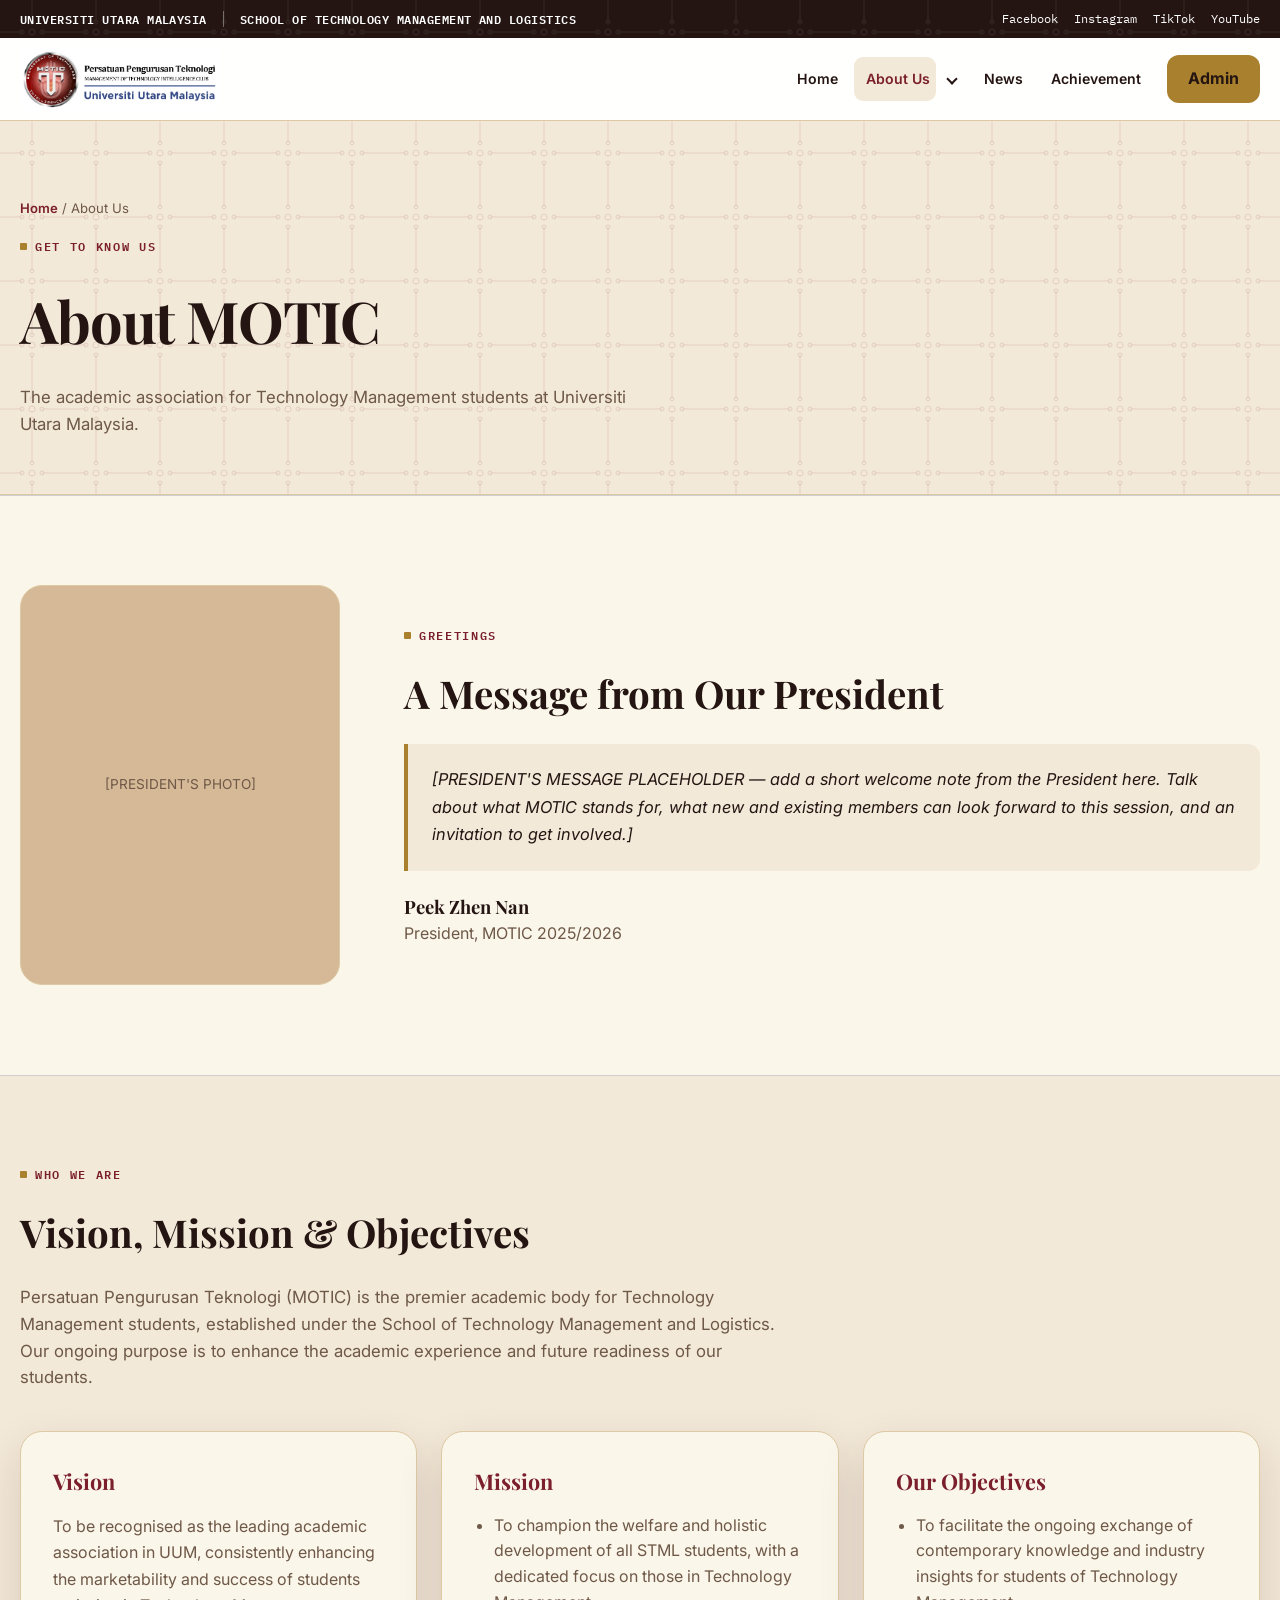
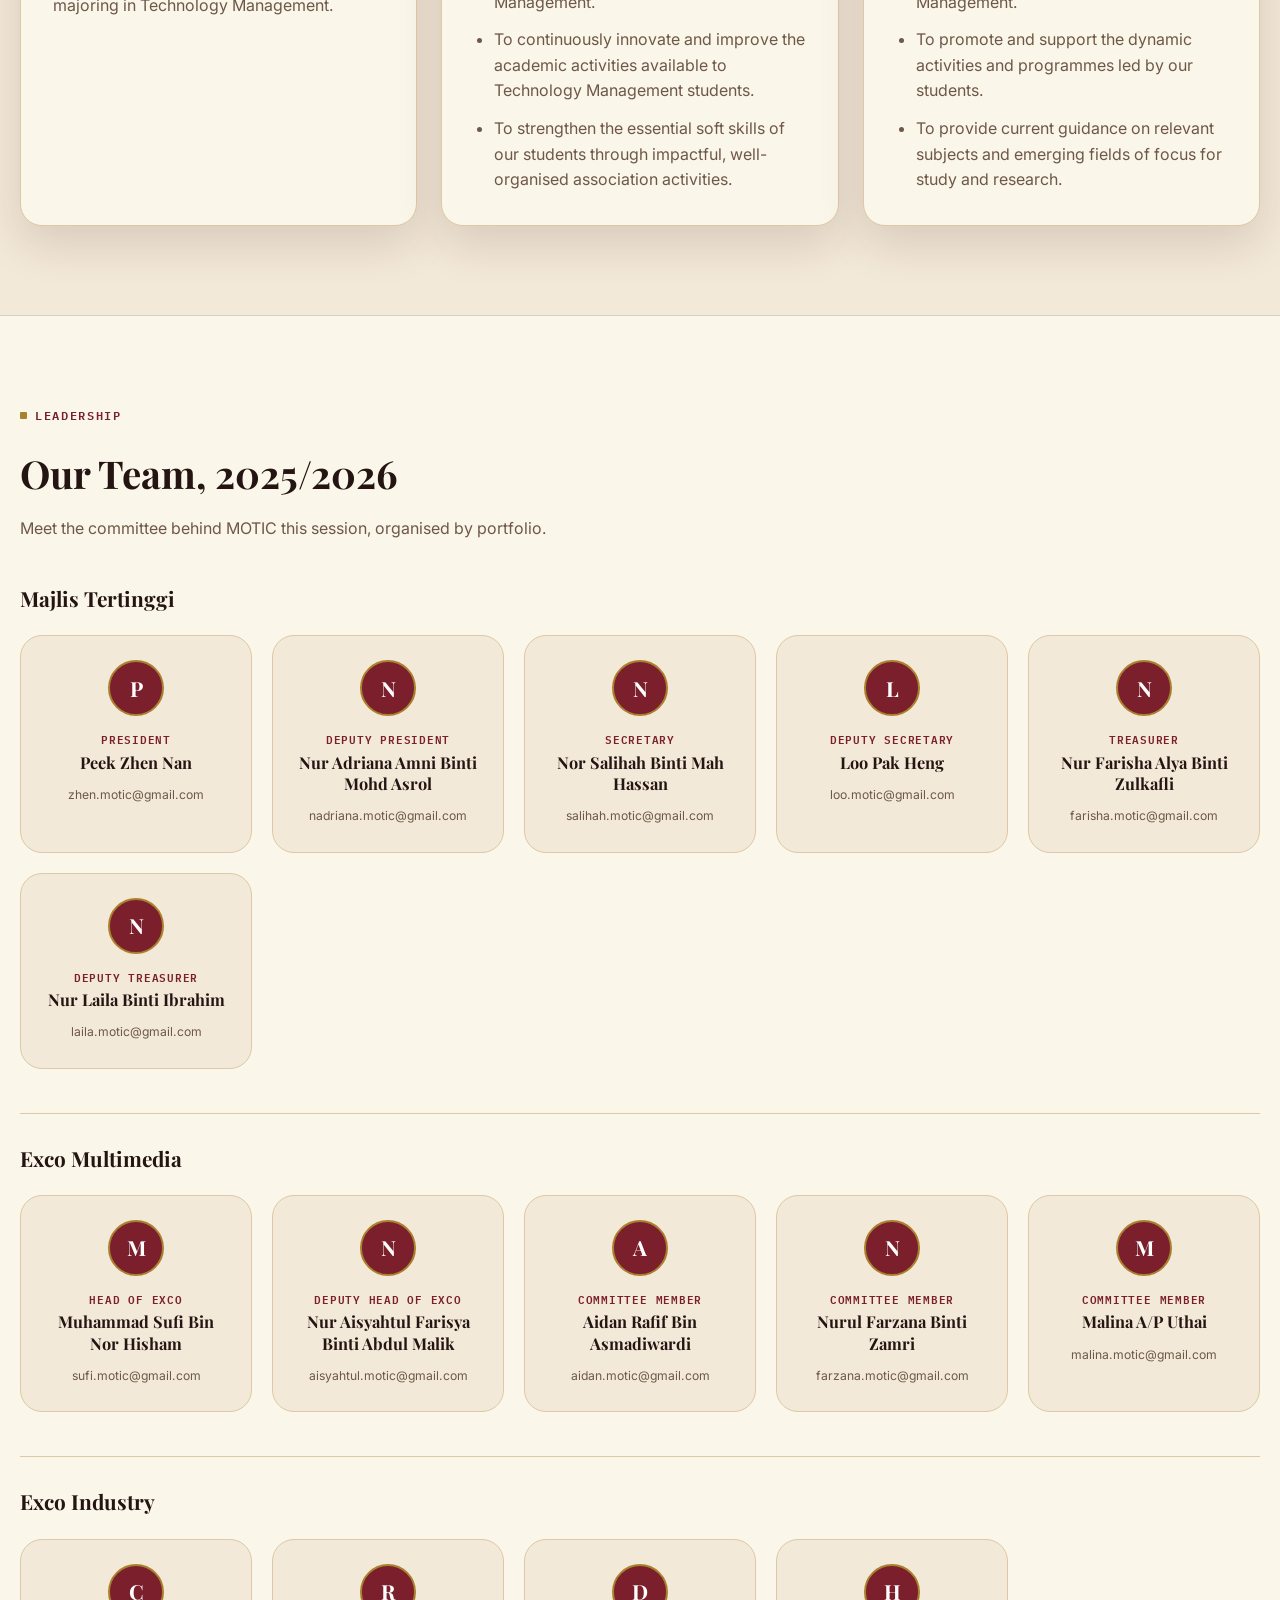
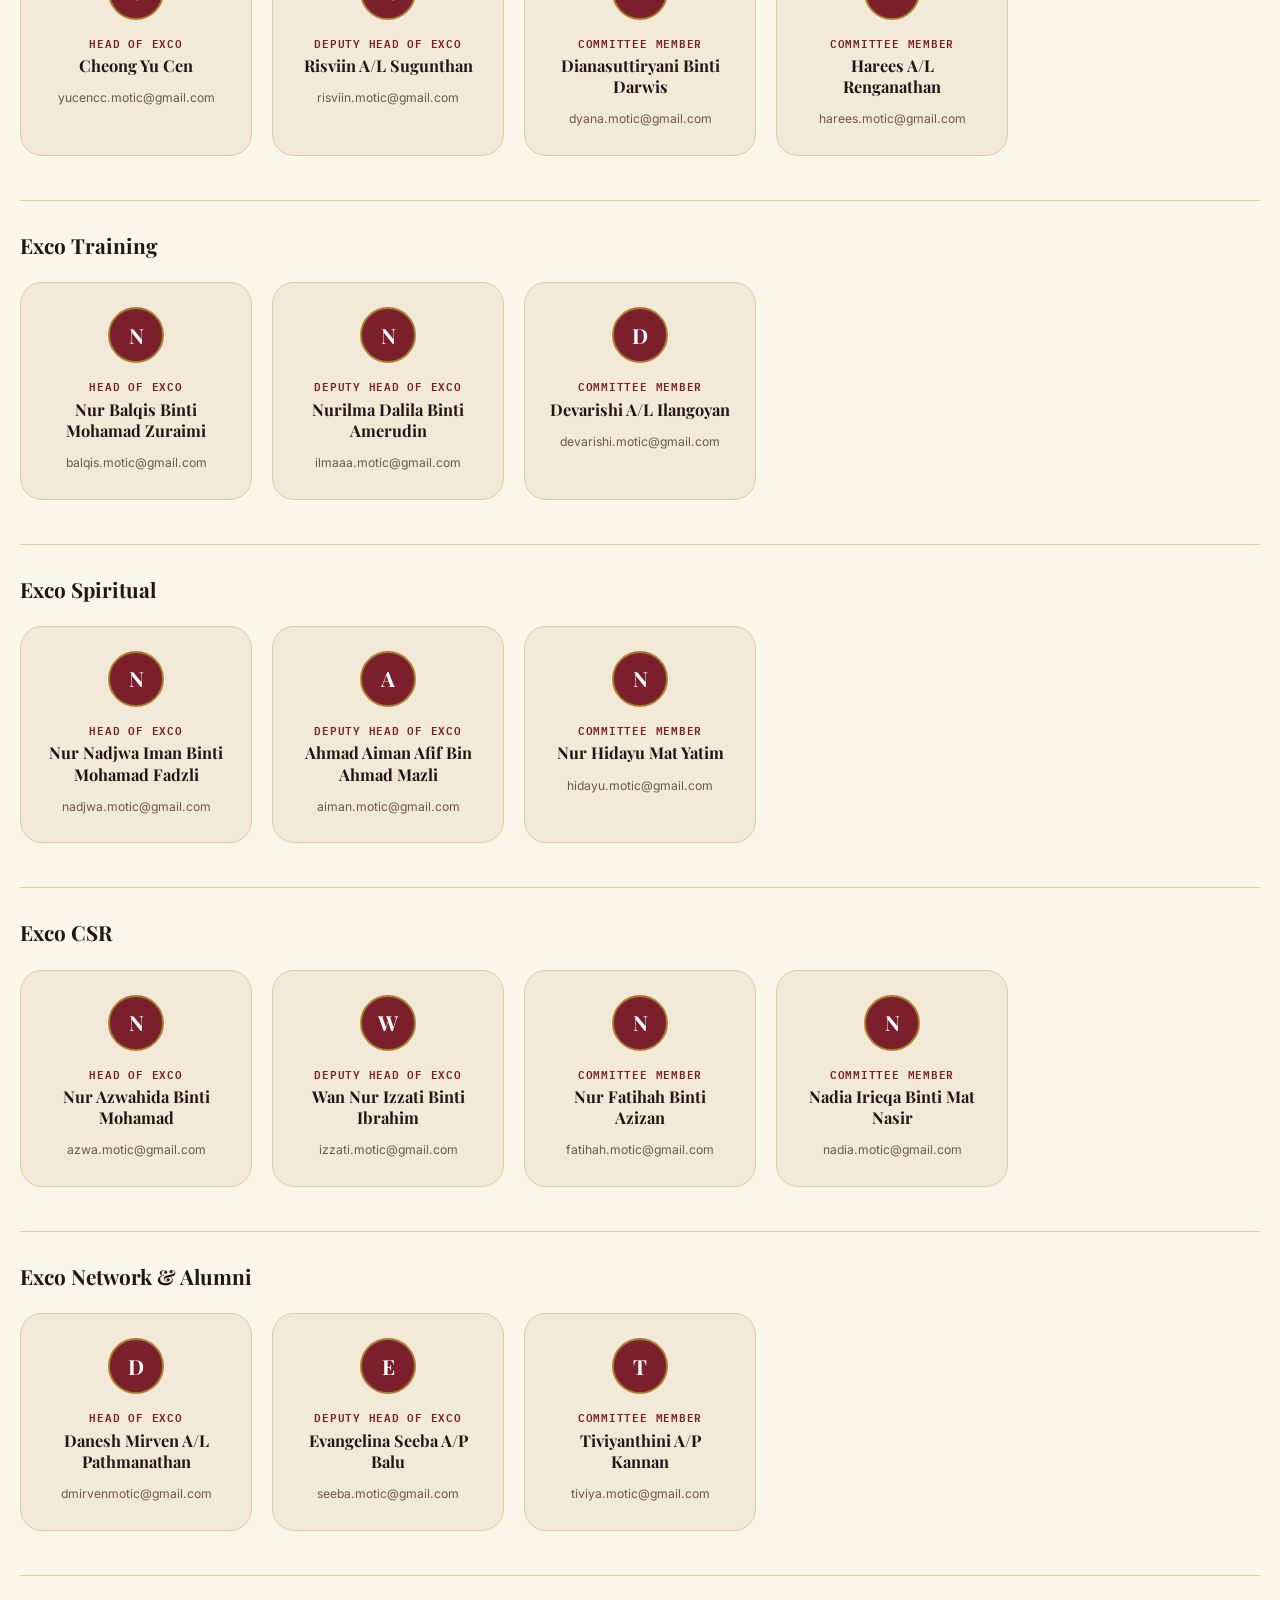
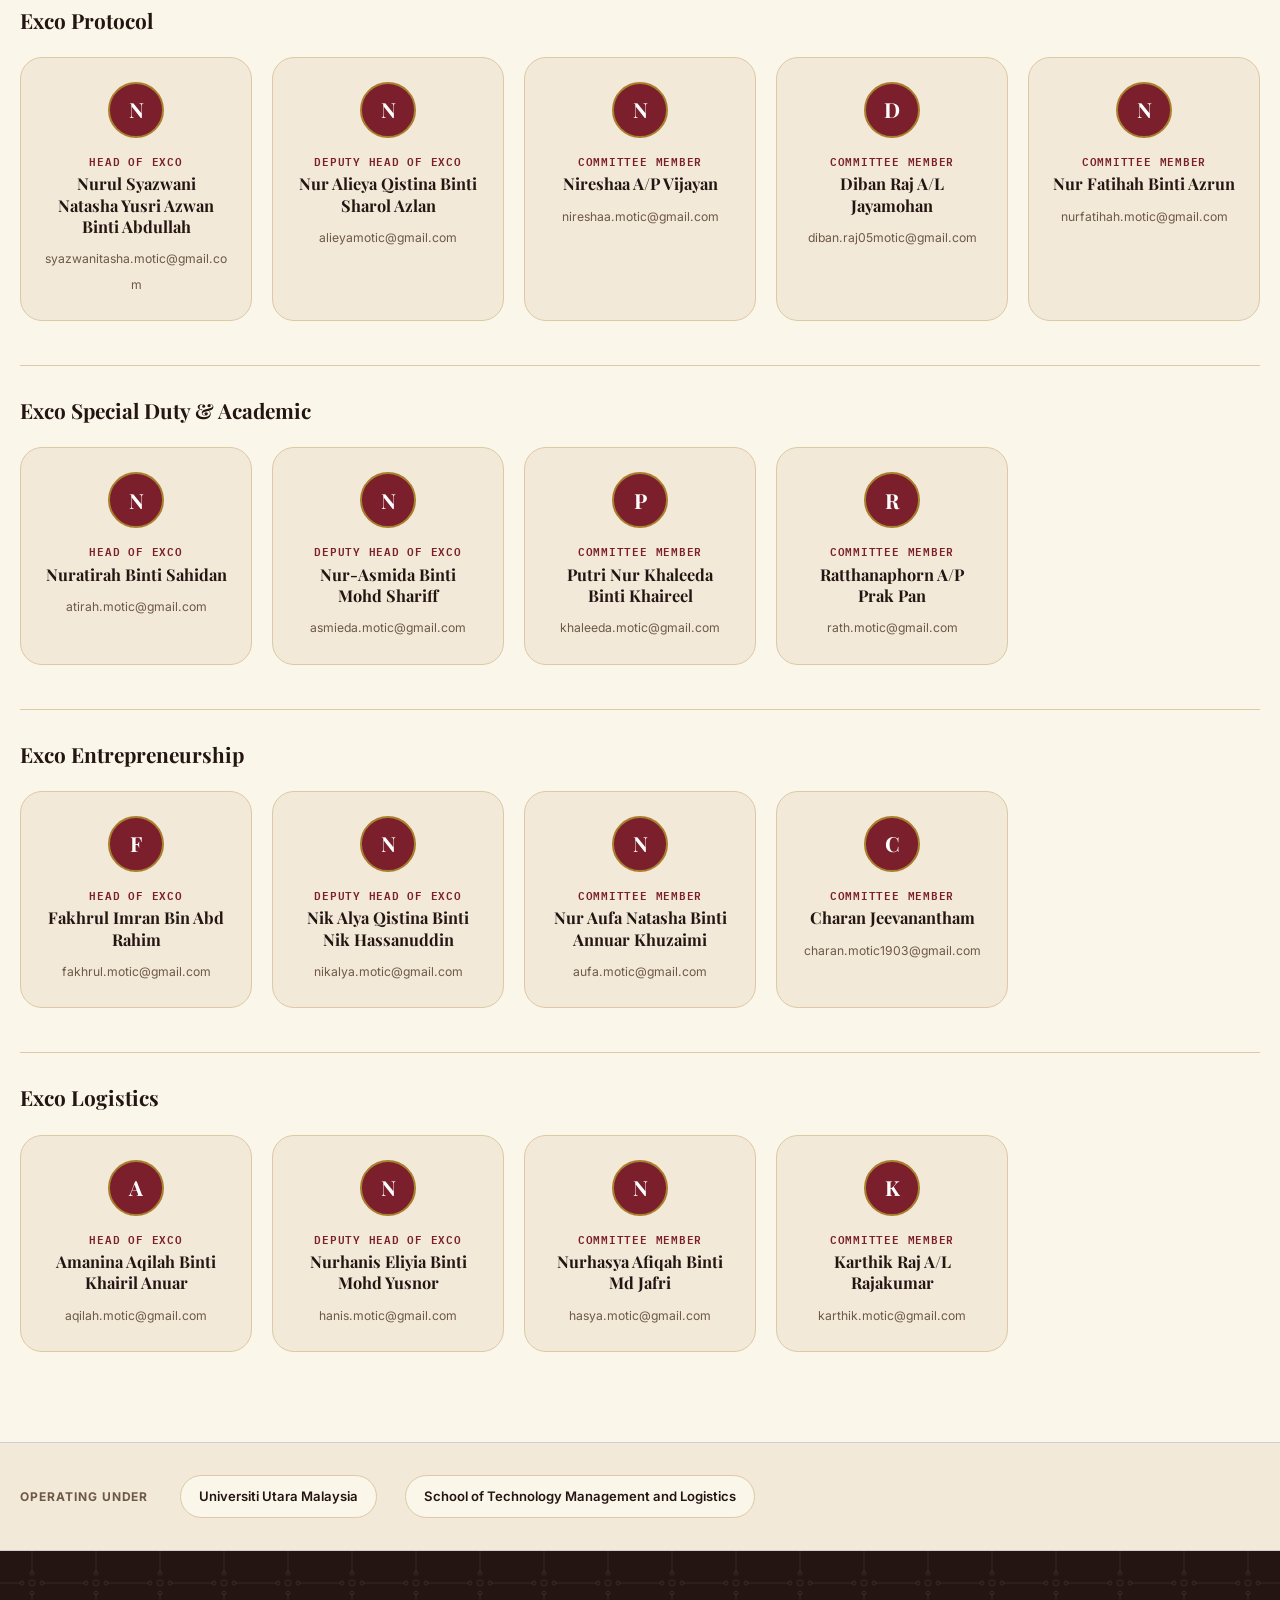
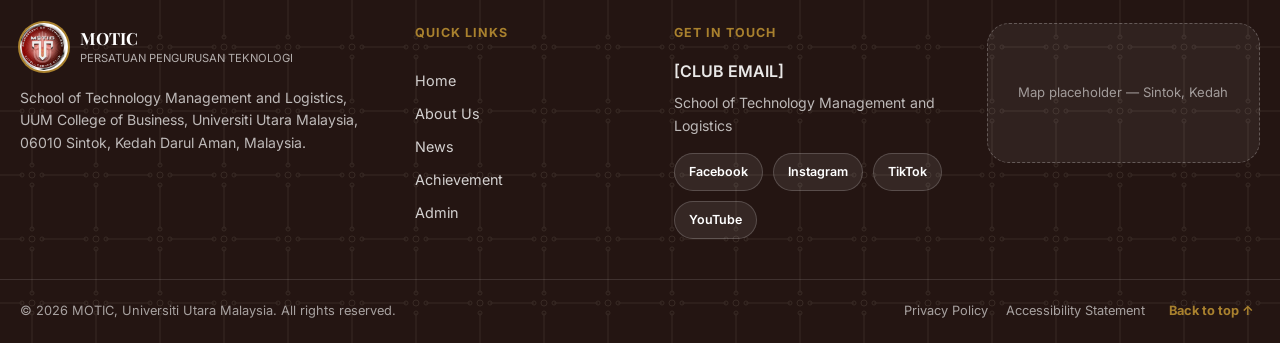
==== commit fcdbf192: "admin dashboard" ====
--- a/pages/about.html
+++ b/pages/about.html
@@ -13,7 +13,7 @@
   <link rel="preconnect" href="https://fonts.googleapis.com">
   <link rel="preconnect" href="https://fonts.gstatic.com" crossorigin>
   <link
-    href="https://fonts.googleapis.com/css2?family=Inter:wght@400;500;600;700&family=Playfair+Display:wght@600;700&display=swap"
+    href="https://fonts.googleapis.com/css2?family=Inter:wght@400;500;600;700&family=Playfair+Display:wght@600;700&family=IBM+Plex+Mono:wght@400;500;600&display=swap"
     rel="stylesheet"
   >
 
--- a/css/styles.css
+++ b/css/styles.css
@@ -1,26 +1,38 @@
 :root {
-  --colour-maroon: #800000;
-  --colour-maroon-dark: #650000;
-  --colour-gold: #d4af37;
-  --colour-gold-dark: #b8962f;
+  /* Core brand — maroon & cream, brass as the metallic accent */
+  --colour-maroon: #7a1f2b;
+  --colour-maroon-dark: #591420;
+  --colour-maroon-deep: #3a0d15;
+  --colour-gold: #a9812e;       /* brass accent (replaces gold) */
+  --colour-gold-dark: #8a6a24;
   --colour-white: #ffffff;
-  --colour-charcoal: #1a1a1a;
-  --colour-background: #f4f1f1;
-  --colour-text-muted: #624c48;
-  --colour-border: #e4d8d6;
-  --colour-danger: #c62026;
-  --colour-navy: #064f7c;
-  --colour-deep-blue: #120766;
+  --colour-parchment: #fbf6ea;  /* warm off-white for cards */
+  --colour-charcoal: #241512;   /* warm ink, not true black */
+  --colour-background: #f3e9d8; /* cream page background */
+  --colour-background-deep: #ead9b8; /* cream, one step darker */
+  --colour-text-muted: #6e5847;
+  --colour-border: #ddc9a3;
+  --colour-divider: #cfcfcf;
+  --colour-danger: #b3261e;
+  --colour-navy: #4a1420;       /* repurposed: deep maroon panel tone */
+  --colour-deep-blue: #2b0c12;  /* repurposed: deepest maroon-ink panel tone */
 
   --font-heading: "Playfair Display", Georgia, serif;
   --font-body: "Inter", Arial, sans-serif;
+  --font-mono: "IBM Plex Mono", "SFMono-Regular", Menlo, monospace;
 
   --container-width: 1240px;
   --radius-card: 22px;
   --radius-button: 12px;
 
-  --shadow-card: 0 18px 45px rgb(80 32 28 / 10%);
+  --shadow-card: 0 18px 45px rgb(58 13 21 / 14%);
   --transition: 180ms ease;
+
+  /* Circuit-trace motif — MOTIC's signature texture, standing in for the
+     club's "Technology Intelligence" mandate. Kept faint and used sparingly. */
+  --circuit-maroon: url("data:image/svg+xml,%3Csvg xmlns='http://www.w3.org/2000/svg' width='64' height='64' viewBox='0 0 64 64'%3E%3Cg fill='none' stroke='%237a1f2b' stroke-width='1' opacity='0.14'%3E%3Cpath d='M0 32H22M42 32H64M32 0V22M32 42V64'/%3E%3Ccircle cx='32' cy='32' r='3'/%3E%3Ccircle cx='22' cy='32' r='2'/%3E%3Ccircle cx='42' cy='32' r='2'/%3E%3Ccircle cx='32' cy='22' r='2'/%3E%3Ccircle cx='32' cy='42' r='2'/%3E%3C/g%3E%3C/svg%3E");
+  --circuit-cream: url("data:image/svg+xml,%3Csvg xmlns='http://www.w3.org/2000/svg' width='64' height='64' viewBox='0 0 64 64'%3E%3Cg fill='none' stroke='%23f7ead5' stroke-width='1' opacity='0.09'%3E%3Cpath d='M0 32H22M42 32H64M32 0V22M32 42V64'/%3E%3Ccircle cx='32' cy='32' r='3'/%3E%3Ccircle cx='22' cy='32' r='2'/%3E%3Ccircle cx='42' cy='32' r='2'/%3E%3Ccircle cx='32' cy='22' r='2'/%3E%3Ccircle cx='32' cy='42' r='2'/%3E%3C/g%3E%3C/svg%3E");
+  --circuit-brass: url("data:image/svg+xml,%3Csvg xmlns='http://www.w3.org/2000/svg' width='64' height='64' viewBox='0 0 64 64'%3E%3Cg fill='none' stroke='%23d9b44a' stroke-width='1' opacity='0.16'%3E%3Cpath d='M0 32H22M42 32H64M32 0V22M32 42V64'/%3E%3Ccircle cx='32' cy='32' r='3'/%3E%3Ccircle cx='22' cy='32' r='2'/%3E%3Ccircle cx='42' cy='32' r='2'/%3E%3Ccircle cx='32' cy='22' r='2'/%3E%3Ccircle cx='32' cy='42' r='2'/%3E%3C/g%3E%3C/svg%3E");
 }
 
 *,
@@ -38,13 +50,20 @@
   margin: 0;
   overflow-x: hidden;
   color: var(--colour-charcoal);
-  background: var(--colour-white);
+  background: var(--colour-background);
   font-family: var(--font-body);
   line-height: 1.6;
 }
 
 body.menu-open {
   overflow: hidden;
+}
+
+/* A thin divider between each top-level section on the home page,
+   so Announcements / News / Home Showcase / Accreditations / Logo Strip
+   read as clearly separate blocks as you scroll. */
+main > section + section {
+  border-top: 1px solid var(--colour-divider);
 }
 
 a {
@@ -93,9 +112,12 @@
 /* Institutional bar */
 
 .institution-bar {
+  position: relative;
   color: var(--colour-white);
   background: var(--colour-charcoal);
-  font-size: 0.78rem;
+  background-image: var(--circuit-cream);
+  font-family: var(--font-mono);
+  font-size: 0.74rem;
 }
 
 .institution-bar__content {
@@ -170,7 +192,7 @@
   flex-shrink: 0;
   object-fit: cover;
   border-radius: 50%;
-  background: var(--colour-white);
+  background: var(--colour-parchment);
   box-shadow: 0 0 0 2px var(--colour-gold);
 }
 
@@ -294,12 +316,26 @@
 }
 
 .eyebrow {
+  display: flex;
+  width: fit-content;
+  align-items: center;
+  gap: 8px;
   margin: 0 0 18px;
   color: var(--colour-maroon);
-  font-size: 0.78rem;
-  font-weight: 700;
-  letter-spacing: 0.12em;
+  font-family: var(--font-mono);
+  font-size: 0.74rem;
+  font-weight: 600;
+  letter-spacing: 0.14em;
   text-transform: uppercase;
+}
+
+.eyebrow::before {
+  width: 7px;
+  height: 7px;
+  flex-shrink: 0;
+  background: var(--colour-gold);
+  border-radius: 1px;
+  content: "";
 }
 
 .hero h1 {
@@ -427,7 +463,8 @@
   position: relative;
   width: 100%;
   overflow: hidden;
-  background: #f6f6f6;
+  background: var(--colour-charcoal);
+  background-image: var(--circuit-cream);
   border-bottom: 1px solid var(--colour-border);
   isolation: isolate;
 }
@@ -455,7 +492,7 @@
   min-width: 100%;
   flex: 0 0 100%;
   margin: 0;
-  background: var(--colour-white);
+  background: var(--colour-parchment);
 }
 
 .announcement-slide__link {
@@ -468,7 +505,7 @@
   aspect-ratio: 1901 / 932;
   display: block;
   object-fit: contain;
-  background: var(--colour-white);
+  background: var(--colour-parchment);
 }
 
 .carousel-control {
@@ -584,25 +621,39 @@
 
 .admin-page {
   --admin-maroon: #4a0007;
-  --admin-maroon-deep: #280004;
-  --admin-maroon-soft: #68000b;
+  --admin-maroon-deep: #200308;
+  --admin-maroon-soft: #5c0a13;
   --admin-cream: #f7ead5;
   --admin-cream-soft: #fff8ec;
-  --admin-gold: #d9b44a;
+  --admin-gold: #cfa53f;
   min-height: 100vh;
   color: var(--admin-cream);
   background: var(--admin-maroon-deep);
+  font-family: var(--font-body);
 }
 
 .admin-page::before {
   position: fixed;
   inset: 0;
   z-index: -1;
-  background:
+  background-image:
     radial-gradient(circle at 18% 20%, rgb(255 232 198 / 7%), transparent 30%),
     radial-gradient(circle at 85% 75%, rgb(217 180 74 / 7%), transparent 32%),
+    var(--circuit-brass),
     linear-gradient(145deg, var(--admin-maroon-soft), var(--admin-maroon-deep) 70%);
   content: "";
+}
+
+/* Admin console gets a monospace "readout" voice for labels — deliberately
+   distinct from the serif/warm-cream public site so staff always know which
+   surface they're on. */
+.admin-kicker,
+.admin-account > span,
+.admin-field label,
+.admin-status,
+.admin-current-image,
+.admin-field small {
+  font-family: var(--font-mono);
 }
 
 .admin-brand {
@@ -961,6 +1012,45 @@
   padding: 56px 0 80px;
 }
 
+.admin-tabs {
+  position: sticky;
+  top: 0;
+  z-index: 19;
+  display: flex;
+  flex-wrap: wrap;
+  justify-content: flex-end;
+  gap: 8px;
+  padding: 14px max(20px, calc((100% - 1420px) / 2 + 20px));
+  background: rgb(40 0 4 / 88%);
+  backdrop-filter: blur(18px);
+  border-bottom: 1px solid rgb(247 234 213 / 12%);
+}
+
+.admin-tab {
+  padding: 10px 18px;
+  color: rgb(247 234 213 / 75%);
+  background: transparent;
+  border: 1px solid rgb(247 234 213 / 18%);
+  border-radius: 999px;
+  font-family: var(--font-mono);
+  font-size: 0.8rem;
+  font-weight: 600;
+  letter-spacing: 0.02em;
+  cursor: pointer;
+  transition: background var(--transition), color var(--transition), border-color var(--transition);
+}
+
+.admin-tab:hover {
+  color: var(--admin-cream, #f7ead5);
+  border-color: rgb(247 234 213 / 35%);
+}
+
+.admin-tab.active {
+  color: var(--colour-charcoal);
+  background: var(--admin-gold, #cfa53f);
+  border-color: var(--admin-gold, #cfa53f);
+}
+
 .admin-dashboard-heading {
   display: flex;
   align-items: flex-end;
@@ -996,9 +1086,22 @@
 }
 
 .admin-panel__heading {
+  position: relative;
   margin-bottom: 26px;
   padding-bottom: 20px;
+  padding-left: 16px;
   border-bottom: 1px solid rgb(247 234 213 / 15%);
+}
+
+.admin-panel__heading::before {
+  position: absolute;
+  top: 4px;
+  left: 0;
+  width: 7px;
+  height: 7px;
+  background: var(--admin-gold);
+  border-radius: 1px;
+  content: "";
 }
 
 .admin-panel__heading h2 {
@@ -1203,6 +1306,18 @@
     padding-inline: 20px;
   }
 
+  .admin-tabs {
+    flex-wrap: nowrap;
+    justify-content: flex-start;
+    overflow-x: auto;
+    padding-inline: 20px;
+    -webkit-overflow-scrolling: touch;
+  }
+
+  .admin-tab {
+    flex-shrink: 0;
+  }
+
   .admin-login-header .admin-brand img,
   .admin-dashboard-header .admin-brand img {
     height: 38px;
@@ -1308,7 +1423,7 @@
     justify-content: center;
     gap: 9px;
     color: var(--colour-charcoal);
-    background: var(--colour-white);
+    background: var(--colour-parchment);
     border: 1px solid var(--colour-border);
     border-radius: 10px;
     cursor: pointer;
@@ -1355,7 +1470,7 @@
     gap: 4px;
     padding: 24px;
     overflow-y: auto;
-    background: var(--colour-white);
+    background: var(--colour-parchment);
     box-shadow: -20px 0 50px rgb(26 26 26 / 20%);
     transform: translateX(105%);
     visibility: hidden;
@@ -1533,7 +1648,7 @@
   display: grid;
   gap: 2px;
   padding: 8px;
-  background: var(--colour-white);
+  background: var(--colour-parchment);
   border: 1px solid var(--colour-border);
   border-radius: 14px;
   box-shadow: var(--shadow-card);
@@ -1587,7 +1702,7 @@
 
 .news-showcase {
   padding: clamp(56px, 6vw, 88px) 0;
-  background: var(--colour-white);
+  background: var(--colour-parchment);
 }
 
 .news-showcase__container {
@@ -1638,8 +1753,8 @@
 }
 
 .news-panel-heading--gold {
-  color: var(--colour-charcoal);
-  background: #ffdc13;
+  color: var(--colour-white);
+  background: var(--colour-gold);
 }
 
 .news-panel-heading--navy {
@@ -1649,7 +1764,7 @@
 }
 
 .news-panel-heading--navy:hover {
-  background: #033f65;
+  background: var(--colour-maroon-dark);
 }
 
 .news-panel-heading--facebook {
@@ -1664,7 +1779,7 @@
   place-items: end center;
   overflow: hidden;
   color: #1877f2;
-  background: var(--colour-white);
+  background: var(--colour-parchment);
   border-radius: 50%;
   font-family: Arial, sans-serif;
   font-size: 1.55rem;
@@ -1721,18 +1836,21 @@
   gap: 2px;
   padding: 14px 8px;
   color: var(--colour-white);
-  background: #6a6a6a;
+  background: var(--colour-gold-dark);
   text-align: center;
 }
 
 .in-house-item__day {
-  font-size: 2.6rem;
+  font-family: var(--font-mono);
+  font-size: 2.4rem;
   line-height: 1;
 }
 
 .in-house-item__month {
-  font-size: 0.86rem;
-  font-weight: 700;
+  font-family: var(--font-mono);
+  font-size: 0.82rem;
+  font-weight: 600;
+  letter-spacing: 0.04em;
 }
 
 .in-house-item__content {
@@ -1770,7 +1888,7 @@
   display: grid;
   grid-template-columns: minmax(220px, 0.95fr) minmax(260px, 1.05fr);
   min-height: 430px;
-  background: var(--colour-white);
+  background: var(--colour-parchment);
   border: 1px solid var(--colour-border);
 }
 
@@ -1811,7 +1929,7 @@
 
 .latest-news-card__title {
   margin: 0;
-  color: #e63f16;
+  color: var(--colour-charcoal);
   font-family: var(--font-body);
   font-size: clamp(1.35rem, 2vw, 1.85rem);
   line-height: 1.15;
@@ -1830,7 +1948,7 @@
 .latest-news-card__link {
   align-self: flex-start;
   margin-top: 28px;
-  color: #e63f16;
+  color: var(--colour-maroon);
   font-size: 1rem;
   font-weight: 700;
 }
@@ -1889,7 +2007,7 @@
 .news-archive,
 .news-detail {
   padding: clamp(52px, 6vw, 88px) 0;
-  background: var(--colour-white);
+  background: var(--colour-parchment);
 }
 
 .news-archive__intro {
@@ -1927,10 +2045,14 @@
 }
 
 .news-table__head {
-  color: #009f95;
-  background: var(--colour-white);
+  color: var(--colour-maroon);
+  background: var(--colour-parchment);
   border-bottom: 2px solid var(--colour-charcoal);
-  font-weight: 700;
+  font-family: var(--font-mono);
+  font-size: 0.78rem;
+  font-weight: 600;
+  letter-spacing: 0.06em;
+  text-transform: uppercase;
 }
 
 .news-table__head span,
@@ -1944,15 +2066,15 @@
 }
 
 .news-table__row:nth-child(even) {
-  background: #efefef;
+  background: var(--colour-background);
 }
 
 .news-table__row:nth-child(odd) {
-  background: var(--colour-white);
+  background: var(--colour-parchment);
 }
 
 .news-table__title {
-  color: #00a99d;
+  color: var(--colour-maroon-dark);
   font-weight: 700;
 }
 
@@ -2049,7 +2171,7 @@
 
 .intro {
   padding: clamp(56px, 7vw, 96px) 0;
-  background: var(--colour-white);
+  background: var(--colour-parchment);
 }
 
 .intro__grid {
@@ -2083,6 +2205,191 @@
   .intro__grid {
     grid-template-columns: 1fr;
   }
+
+  .accreditation-strip .container {
+    overflow-x: auto;
+    -webkit-overflow-scrolling: touch;
+  }
+
+  .accreditation-strip__image {
+    width: auto;
+    max-width: none;
+    height: 48px;
+  }
+}
+
+/* ============================================================
+   HOME PAGE SHOWCASE — Event / Activities / Researcher Spotlight / ICTOM
+   ============================================================ */
+
+.home-showcase {
+  padding: clamp(48px, 6vw, 80px) 0;
+  background: var(--colour-parchment);
+}
+
+.home-showcase__grid {
+  display: flex;
+  flex-wrap: wrap;
+  justify-content: center;
+  gap: clamp(18px, 2.4vw, 28px);
+}
+
+.showcase-column {
+  display: flex;
+  flex: 1 1 260px;
+  max-width: 320px;
+  flex-direction: column;
+  overflow: hidden;
+  background: var(--colour-white);
+  border: 1px solid var(--colour-border);
+  border-radius: var(--radius-card);
+  box-shadow: var(--shadow-card);
+}
+
+.showcase-column[hidden] {
+  display: none;
+}
+
+
+.showcase-column__header {
+  padding: 14px 16px;
+  color: var(--colour-white);
+  font-family: var(--font-heading);
+  font-size: 0.95rem;
+  font-weight: 700;
+  letter-spacing: 0.06em;
+  text-align: center;
+  text-transform: uppercase;
+}
+
+.showcase-column__header--event,
+.showcase-column__header--activities {
+  background: linear-gradient(135deg, #1c6fd6, #1454a8);
+}
+
+.showcase-column__header--researcher {
+  background: linear-gradient(135deg, #2fae5e, #1f8a48);
+}
+
+.showcase-column__header--ictom {
+  background: linear-gradient(135deg, #d99a2b, #b9781a);
+}
+
+.showcase-column__carousel {
+  position: relative;
+}
+
+.showcase-column__viewport {
+  aspect-ratio: 3 / 4;
+  overflow: hidden;
+}
+
+.showcase-column__track {
+  display: flex;
+  height: 100%;
+  transition: transform 320ms ease;
+}
+
+.showcase-slide {
+  position: relative;
+  display: block;
+  flex: 0 0 100%;
+  height: 100%;
+  color: inherit;
+  text-decoration: none;
+}
+
+.showcase-slide__image {
+  display: block;
+  width: 100%;
+  height: 100%;
+  object-fit: cover;
+}
+
+.showcase-slide__caption {
+  position: absolute;
+  right: 0;
+  bottom: 0;
+  left: 0;
+  padding: 10px 12px 8px;
+  color: var(--colour-white);
+  background: linear-gradient(to top, rgb(0 0 0 / 65%), transparent);
+  font-size: 0.78rem;
+  font-weight: 600;
+}
+
+.showcase-column__nav {
+  position: absolute;
+  top: 50%;
+  z-index: 2;
+  padding: 6px 12px;
+  color: var(--colour-white);
+  background: rgb(20 14 12 / 55%);
+  border: none;
+  border-radius: 999px;
+  transform: translateY(-50%);
+  font-family: var(--font-body);
+  font-size: 0.78rem;
+  font-weight: 600;
+  cursor: pointer;
+  transition: background var(--transition);
+}
+
+.showcase-column__nav:hover {
+  background: rgb(20 14 12 / 78%);
+}
+
+.showcase-column__nav--prev {
+  left: 10px;
+}
+
+.showcase-column__nav--next {
+  right: 10px;
+}
+
+.showcase-column__dots {
+  position: absolute;
+  bottom: 10px;
+  left: 50%;
+  z-index: 2;
+  display: flex;
+  gap: 6px;
+  transform: translateX(-50%);
+}
+
+.showcase-dot {
+  width: 8px;
+  height: 8px;
+  padding: 0;
+  background: rgb(255 255 255 / 55%);
+  border: none;
+  border-radius: 50%;
+  cursor: pointer;
+}
+
+.showcase-dot[aria-current="true"] {
+  background: var(--colour-white);
+}
+
+.showcase-column__empty {
+  margin: 0;
+  padding: 36px 18px;
+  color: var(--colour-text-muted);
+  text-align: center;
+  font-size: 0.9rem;
+}
+
+.accreditation-strip {
+  padding: clamp(20px, 3vw, 32px) 0;
+  background: var(--colour-white);
+}
+
+.accreditation-strip__image {
+  display: block;
+  width: 100%;
+  max-width: 100%;
+  height: auto;
+  margin: 0 auto;
 }
 
 /* ============================================================
@@ -2092,8 +2399,7 @@
 .logo-strip {
   padding: 32px 0;
   background: var(--colour-background);
-  border-top: 1px solid var(--colour-border);
-  border-bottom: 1px solid var(--colour-border);
+  border-bottom: 1px solid var(--colour-divider);
 }
 
 .logo-strip__inner {
@@ -2121,7 +2427,7 @@
 .logo-strip__item {
   padding: 10px 18px;
   color: var(--colour-charcoal);
-  background: var(--colour-white);
+  background: var(--colour-parchment);
   border: 1px solid var(--colour-border);
   border-radius: 999px;
   font-size: 0.82rem;
@@ -2135,6 +2441,8 @@
 .page-hero {
   padding: clamp(48px, 6vw, 80px) 0 clamp(40px, 5vw, 56px);
   background: var(--colour-background);
+  background-image: var(--circuit-maroon);
+  border-bottom: 1px solid var(--colour-border);
 }
 
 .breadcrumbs {
@@ -2163,12 +2471,125 @@
 }
 
 /* ============================================================
+   ACHIEVEMENTS
+   ============================================================ */
+
+.achievements {
+  padding: clamp(48px, 6vw, 80px) 0 clamp(64px, 8vw, 100px);
+  background: var(--colour-parchment);
+}
+
+.achievements__stats {
+  display: grid;
+  grid-template-columns: repeat(4, minmax(0, 1fr));
+  gap: 20px;
+  margin-bottom: clamp(40px, 5vw, 64px);
+  padding: clamp(24px, 3vw, 36px) clamp(20px, 3vw, 32px);
+  background: var(--colour-charcoal);
+  background-image: var(--circuit-cream);
+  border-radius: var(--radius-card);
+}
+
+.achievements__stat {
+  text-align: center;
+}
+
+.achievements__stat dt {
+  margin: 0;
+  color: var(--colour-gold);
+  font-family: var(--font-mono);
+  font-size: clamp(1.7rem, 3vw, 2.4rem);
+  font-weight: 600;
+}
+
+.achievements__stat dd {
+  margin: 6px 0 0;
+  color: rgb(255 255 255 / 72%);
+  font-size: 0.78rem;
+  letter-spacing: 0.04em;
+  text-transform: uppercase;
+}
+
+.achievements-grid {
+  display: grid;
+  grid-template-columns: repeat(3, minmax(0, 1fr));
+  gap: 24px;
+}
+
+.achievement-card {
+  padding: 30px 28px;
+  background: var(--colour-white);
+  border: 1px solid var(--colour-border);
+  border-top: 3px solid var(--colour-gold);
+  border-radius: var(--radius-card);
+  box-shadow: var(--shadow-card);
+  transition: transform var(--transition), box-shadow var(--transition);
+}
+
+.achievement-card:hover {
+  box-shadow: 0 22px 50px rgb(58 13 21 / 18%);
+  transform: translateY(-3px);
+}
+
+.achievement-card__year {
+  display: inline-block;
+  margin: 0 0 14px;
+  padding: 4px 10px;
+  color: var(--colour-maroon);
+  background: var(--colour-background);
+  border-radius: 999px;
+  font-family: var(--font-mono);
+  font-size: 0.74rem;
+  font-weight: 600;
+  letter-spacing: 0.06em;
+}
+
+.achievement-card h3 {
+  margin: 0 0 10px;
+  font-family: var(--font-heading);
+  font-size: 1.2rem;
+  line-height: 1.3;
+}
+
+.achievement-card p:not(.achievement-card__year) {
+  margin: 0;
+  color: var(--colour-text-muted);
+  font-size: 0.92rem;
+  line-height: 1.6;
+}
+
+.achievements__note {
+  max-width: 620px;
+  margin: 32px 0 0;
+  color: var(--colour-text-muted);
+  font-size: 0.85rem;
+  font-style: italic;
+}
+
+@media (max-width: 900px) {
+  .achievements__stats {
+    grid-template-columns: repeat(2, minmax(0, 1fr));
+    gap: 24px 20px;
+  }
+
+  .achievements-grid {
+    grid-template-columns: 1fr;
+  }
+}
+
+@media (max-width: 480px) {
+  .achievements__stats {
+    grid-template-columns: 1fr 1fr;
+  }
+}
+
+/* ============================================================
    PRESIDENT'S MESSAGE
    ============================================================ */
 
 .president {
   padding: clamp(56px, 7vw, 96px) 0;
-  background: var(--colour-white);
+  background: var(--colour-parchment);
 }
 
 .president__grid {
@@ -2264,7 +2685,7 @@
 
 .pillar-card {
   padding: 32px;
-  background: var(--colour-white);
+  background: var(--colour-parchment);
   border: 1px solid var(--colour-border);
   border-radius: var(--radius-card);
   box-shadow: var(--shadow-card);
@@ -2306,7 +2727,7 @@
 
 .team {
   padding: clamp(56px, 7vw, 96px) 0;
-  background: var(--colour-white);
+  background: var(--colour-parchment);
 }
 
 .team h2 {
@@ -2375,9 +2796,10 @@
 .member-card__position {
   margin: 0 0 4px;
   color: var(--colour-maroon);
-  font-size: 0.72rem;
-  font-weight: 700;
-  letter-spacing: 0.06em;
+  font-family: var(--font-mono);
+  font-size: 0.68rem;
+  font-weight: 600;
+  letter-spacing: 0.07em;
   text-transform: uppercase;
 }
 
@@ -2403,8 +2825,10 @@
    ============================================================ */
 
 .site-footer {
+  position: relative;
   color: var(--colour-white);
   background: var(--colour-charcoal);
+  background-image: var(--circuit-cream);
 }
 
 .footer__grid {
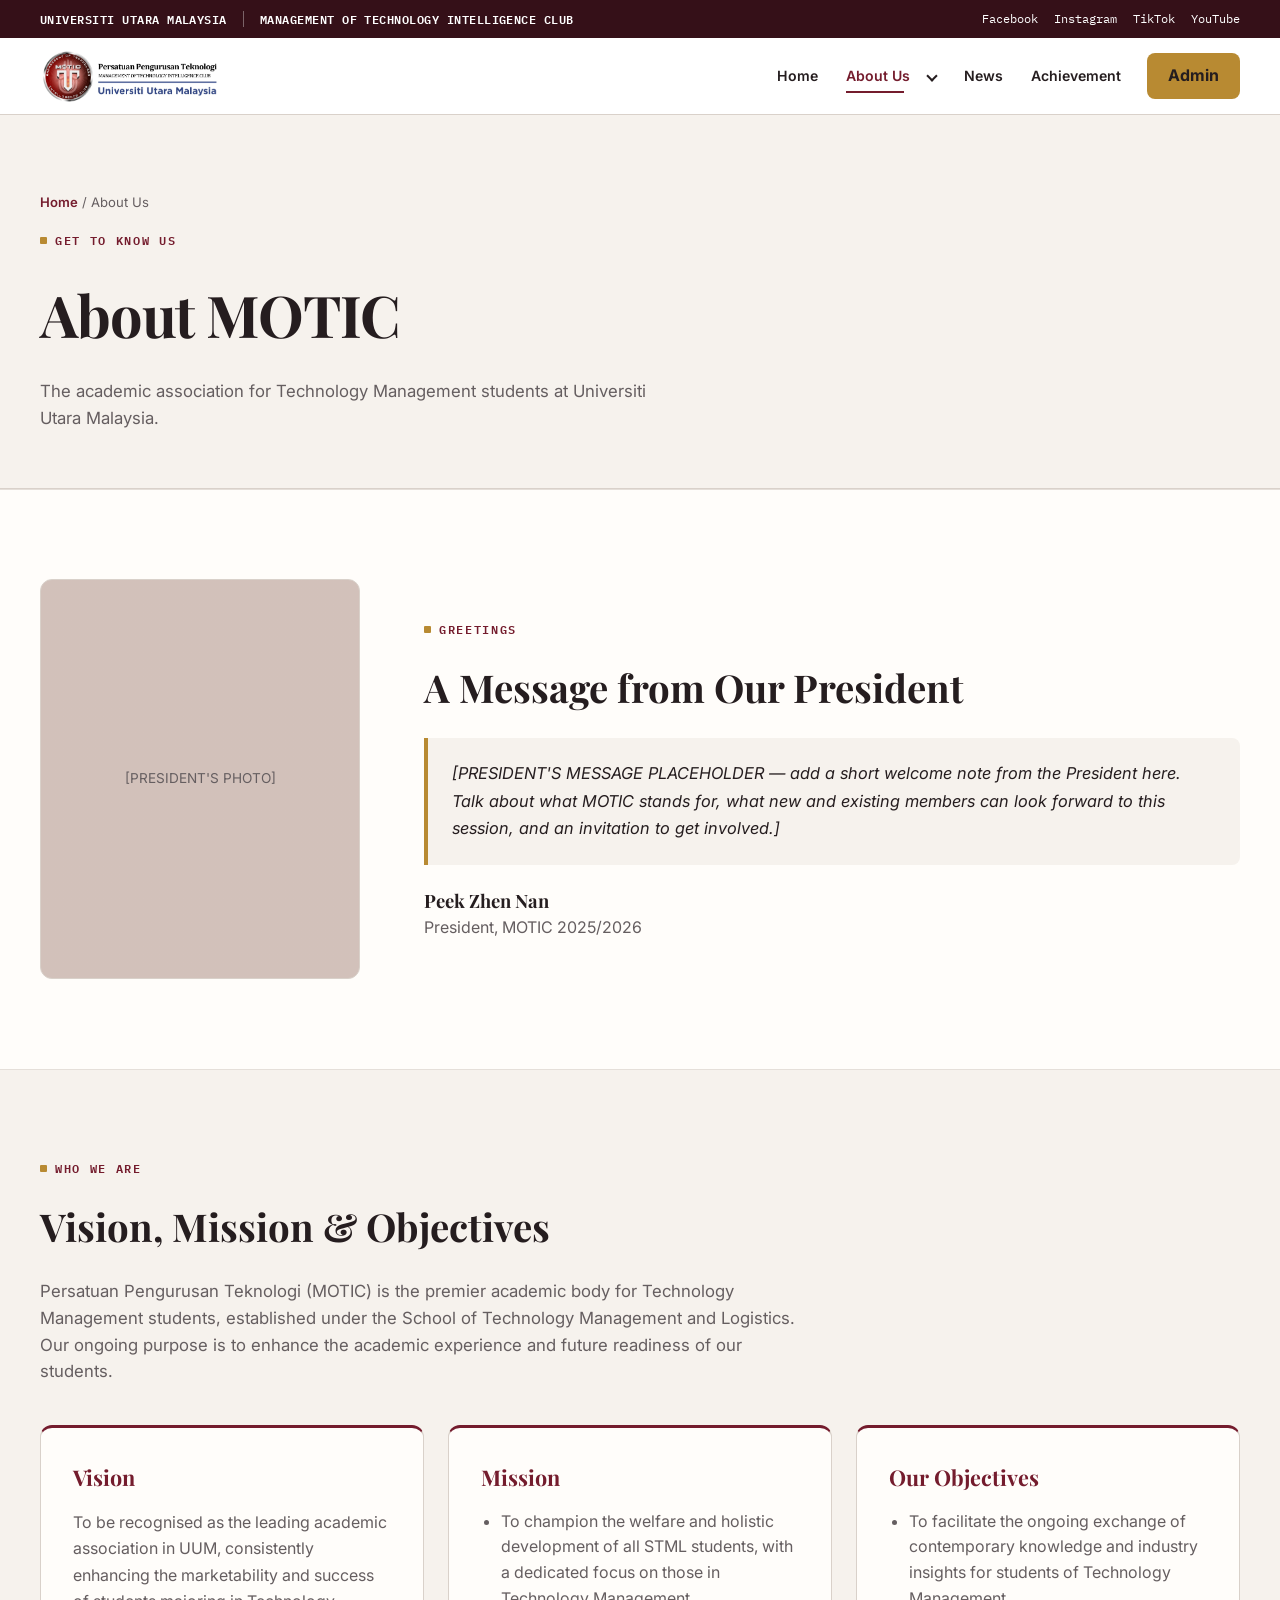
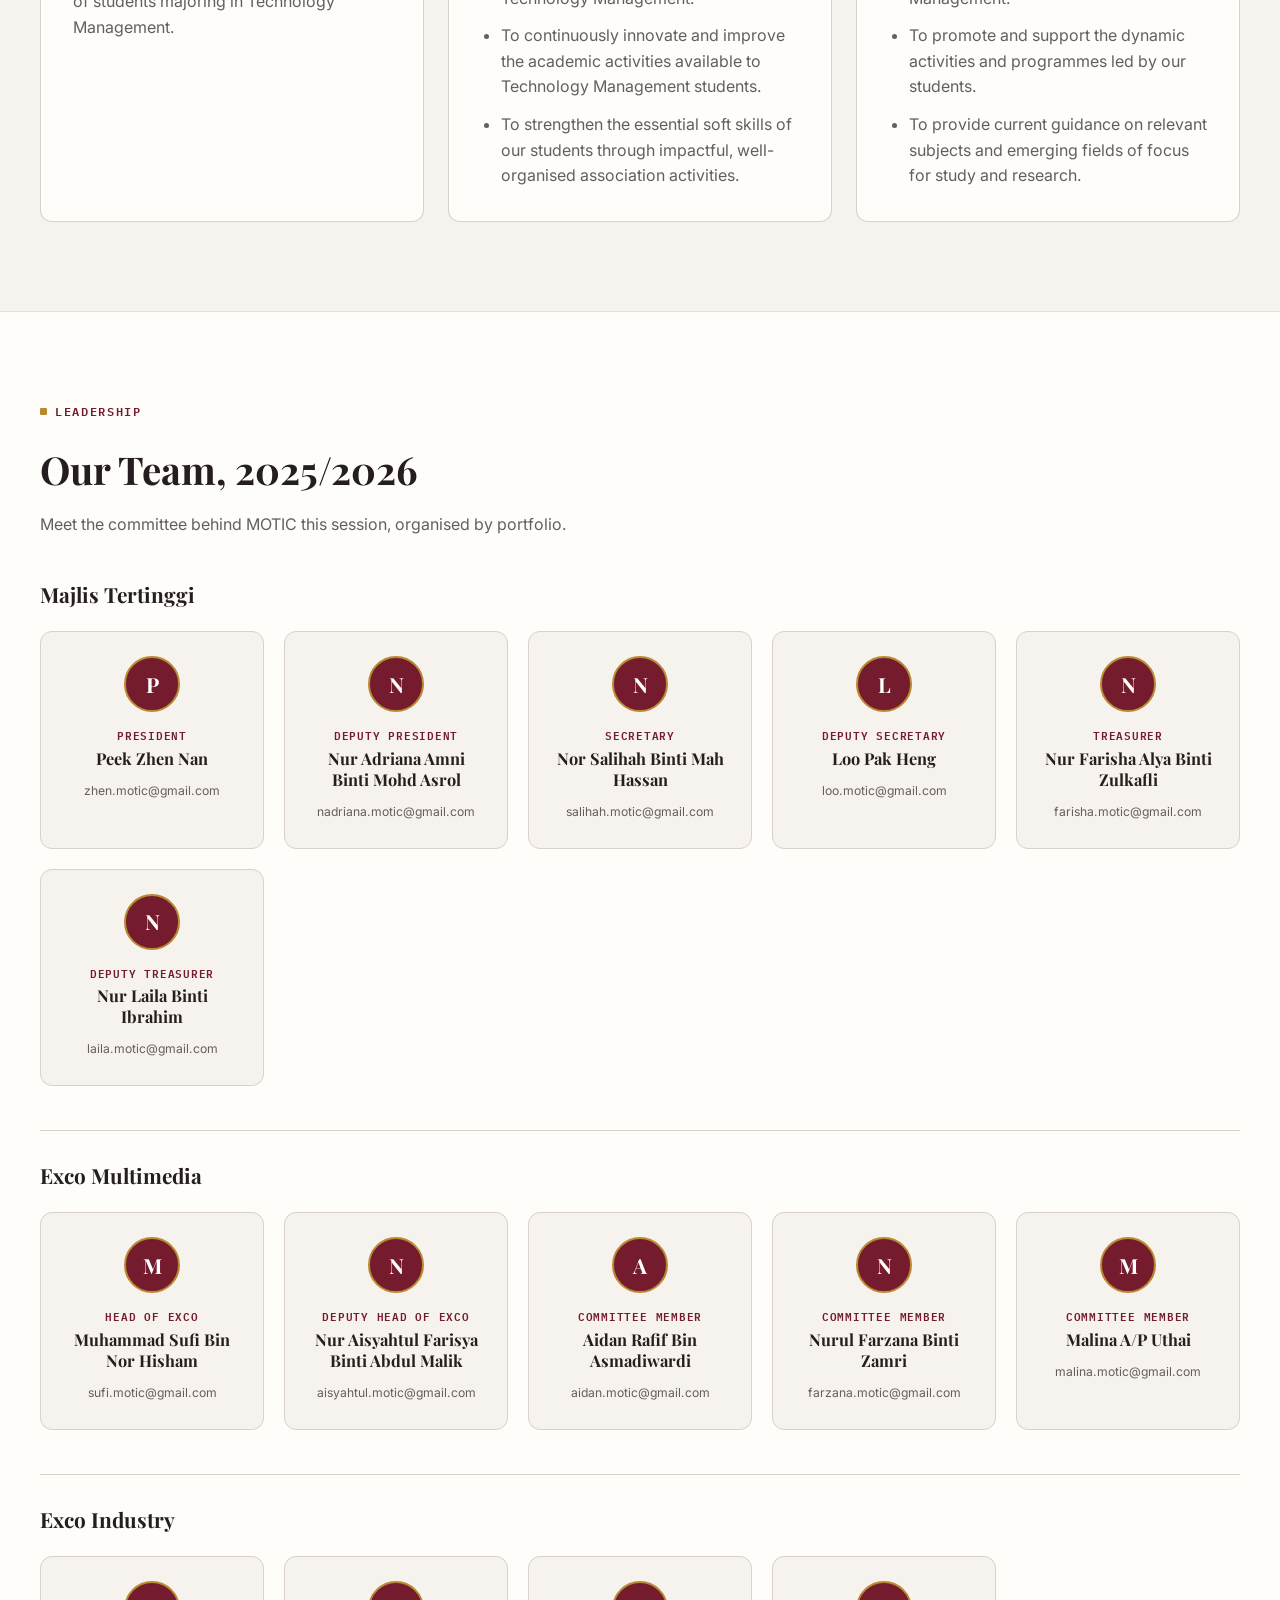
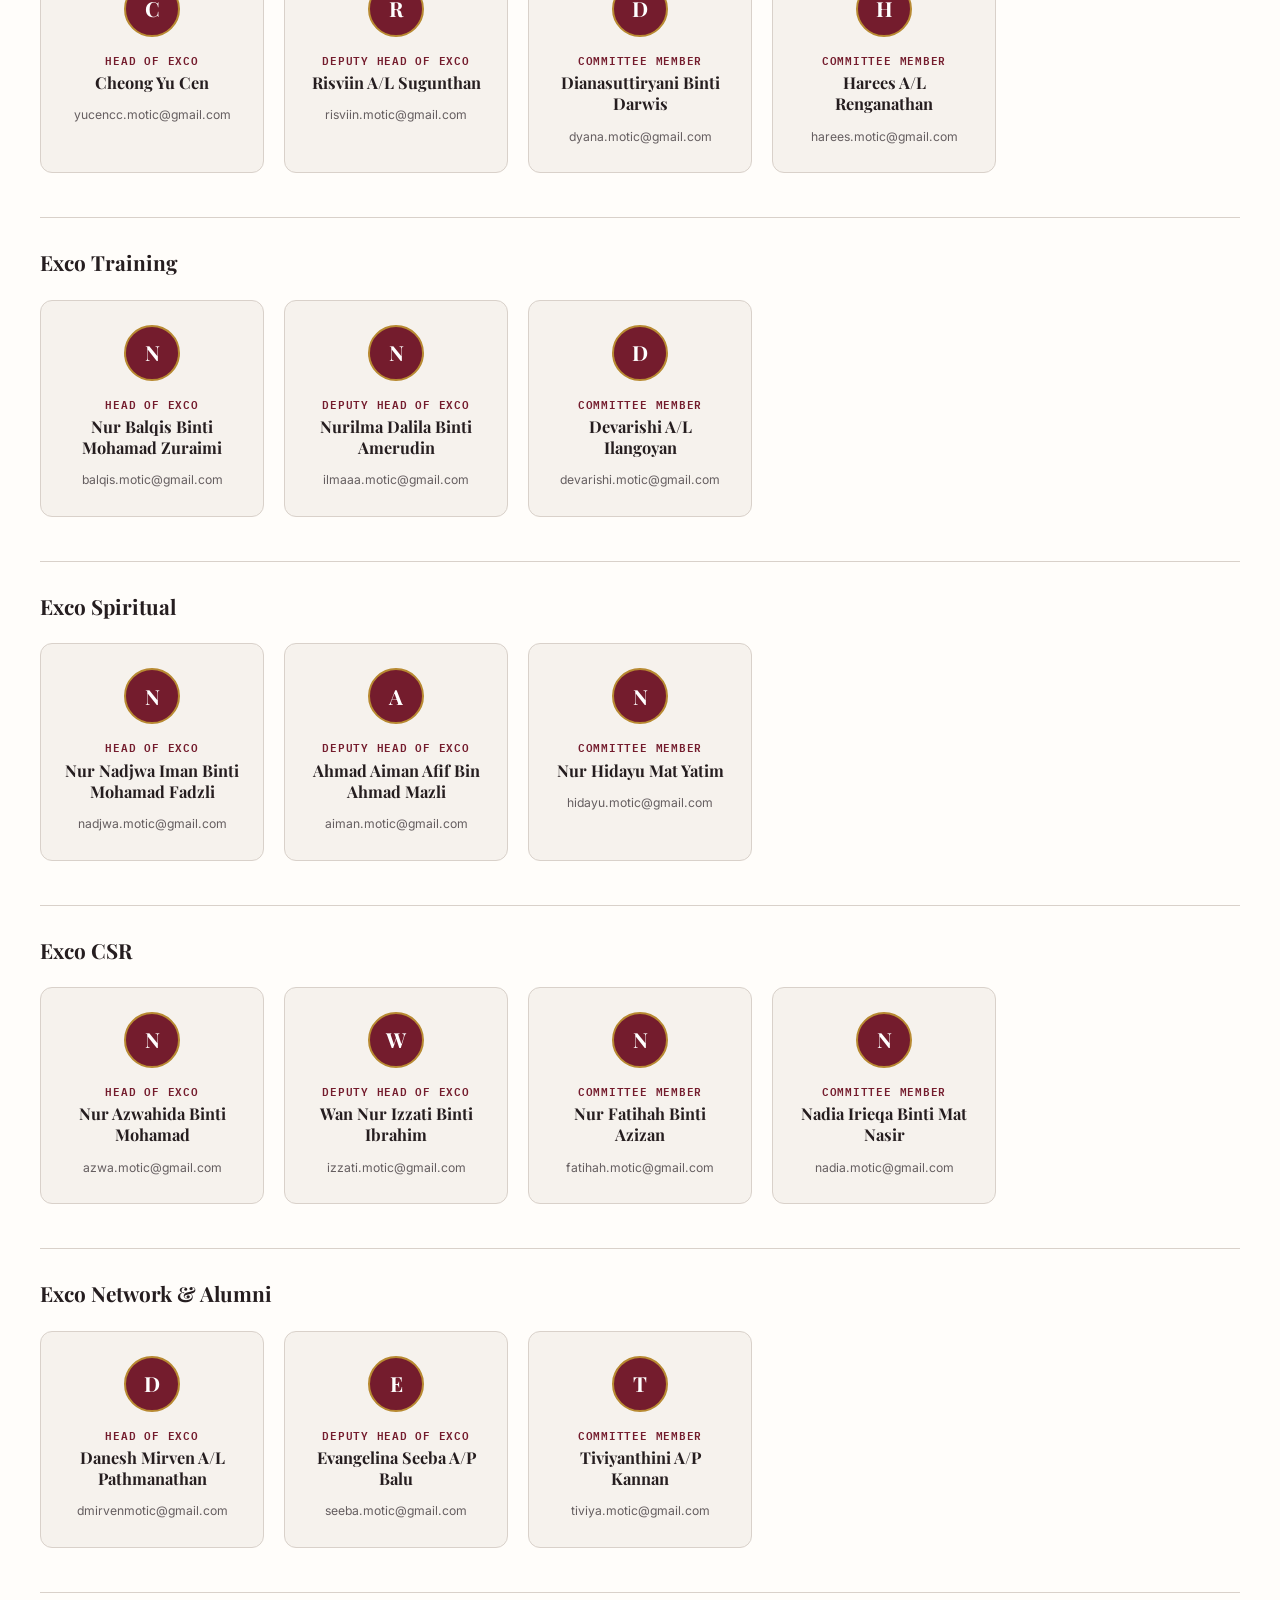
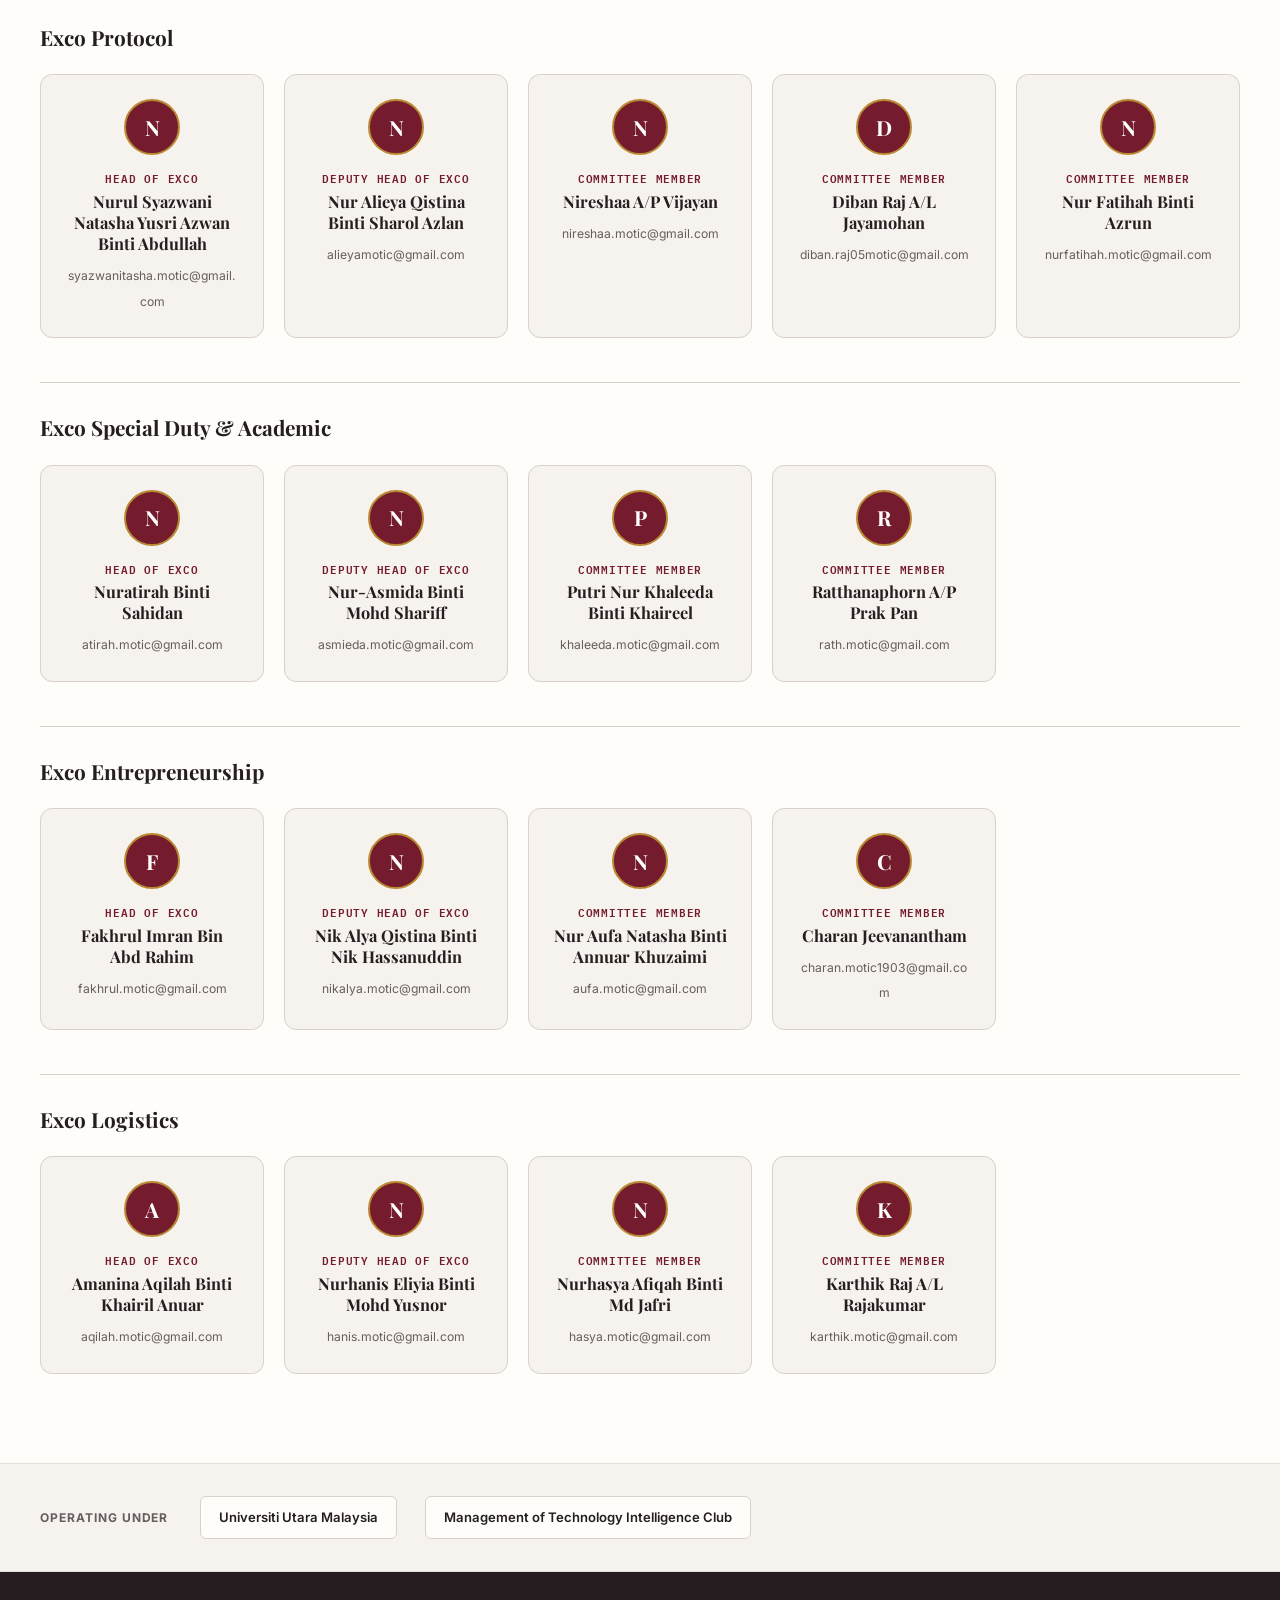
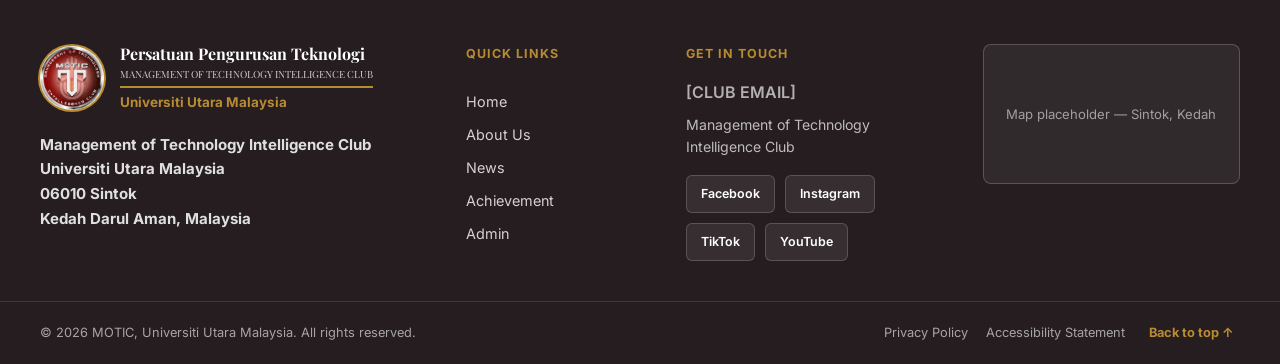
==== commit c776ab68: "adjusting footer" ====
--- a/pages/about.html
+++ b/pages/about.html
@@ -32,7 +32,7 @@
         <div class="institution-bar__identity">
           <span>Universiti Utara Malaysia</span>
           <span class="institution-bar__divider" aria-hidden="true"></span>
-          <span>School of Technology Management and Logistics</span>
+          <span>Management of Technology Intelligence Club</span>
         </div>
 
         <nav class="institution-bar__links" aria-label="Social links">
@@ -47,7 +47,11 @@
     <nav class="main-navigation" aria-label="Main navigation">
       <div class="container main-navigation__content">
         <a class="club-brand" href="../index.html" aria-label="MOTIC UUM home">
-          <img class="club-brand__logo" src="../assets/images/motic-logo-full-trimmed.png" alt="MOTIC — Persatuan Pengurusan Teknologi, Universiti Utara Malaysia">
+          <img
+            class="club-brand__logo"
+            src="../assets/images/motic-logo-full-trimmed.png"
+            alt="MOTIC — Persatuan Pengurusan Teknologi, Universiti Utara Malaysia"
+          >
         </a>
 
         <button
@@ -69,9 +73,14 @@
           <a class="navigation-link" href="../index.html">Home</a>
 
           <div class="nav-dropdown">
-            <a class="navigation-link nav-dropdown__link active" href="about.html" aria-current="page">
+            <a
+              class="navigation-link nav-dropdown__link active"
+              href="about.html"
+              aria-current="page"
+            >
               About Us
             </a>
+
             <button
               class="nav-dropdown__toggle"
               type="button"
@@ -105,9 +114,15 @@
   <main id="main-content">
     <section class="page-hero">
       <div class="container">
-        <p class="breadcrumbs"><a href="../index.html">Home</a> <span aria-hidden="true">/</span> About Us</p>
+        <nav class="breadcrumbs" aria-label="Breadcrumb">
+          <a href="../index.html">Home</a>
+          <span aria-hidden="true">/</span>
+          About Us
+        </nav>
+
         <p class="eyebrow">Get to know us</p>
         <h1>About MOTIC</h1>
+
         <p class="page-hero__lede">
           The academic association for Technology Management students at
           Universiti Utara Malaysia.
@@ -126,12 +141,14 @@
         <div class="president__content">
           <p class="eyebrow">Greetings</p>
           <h2>A Message from Our President</h2>
+
           <blockquote>
             [PRESIDENT'S MESSAGE PLACEHOLDER — add a short welcome note from the
             President here. Talk about what MOTIC stands for, what new and
             existing members can look forward to this session, and an invitation
             to get involved.]
           </blockquote>
+
           <p class="president__signature">
             <strong>Peek Zhen Nan</strong><br>
             President, MOTIC 2025/2026
@@ -144,6 +161,7 @@
       <div class="container">
         <p class="eyebrow">Who We Are</p>
         <h2>Vision, Mission &amp; Objectives</h2>
+
         <p class="about-pillars__intro">
           Persatuan Pengurusan Teknologi (MOTIC) is the premier academic body for
           Technology Management students, established under the School of
@@ -164,18 +182,37 @@
           <article class="pillar-card">
             <h3>Mission</h3>
             <ul>
-              <li>To champion the welfare and holistic development of all STML students, with a dedicated focus on those in Technology Management.</li>
-              <li>To continuously innovate and improve the academic activities available to Technology Management students.</li>
-              <li>To strengthen the essential soft skills of our students through impactful, well-organised association activities.</li>
+              <li>
+                To champion the welfare and holistic development of all STML
+                students, with a dedicated focus on those in Technology
+                Management.
+              </li>
+              <li>
+                To continuously innovate and improve the academic activities
+                available to Technology Management students.
+              </li>
+              <li>
+                To strengthen the essential soft skills of our students through
+                impactful, well-organised association activities.
+              </li>
             </ul>
           </article>
 
           <article class="pillar-card">
             <h3>Our Objectives</h3>
             <ul>
-              <li>To facilitate the ongoing exchange of contemporary knowledge and industry insights for students of Technology Management.</li>
-              <li>To promote and support the dynamic activities and programmes led by our students.</li>
-              <li>To provide current guidance on relevant subjects and emerging fields of focus for study and research.</li>
+              <li>
+                To facilitate the ongoing exchange of contemporary knowledge
+                and industry insights for students of Technology Management.
+              </li>
+              <li>
+                To promote and support the dynamic activities and programmes
+                led by our students.
+              </li>
+              <li>
+                To provide current guidance on relevant subjects and emerging
+                fields of focus for study and research.
+              </li>
             </ul>
           </article>
         </div>
@@ -186,6 +223,7 @@
       <div class="container">
         <p class="eyebrow">Leadership</p>
         <h2>Our Team, 2025/2026</h2>
+
         <p class="team__intro">
           Meet the committee behind MOTIC this session, organised by portfolio.
         </p>
@@ -200,9 +238,12 @@
     <section class="logo-strip" aria-label="Our university and school">
       <div class="container logo-strip__inner">
         <span class="logo-strip__label">Operating under</span>
+
         <div class="logo-strip__marks">
           <span class="logo-strip__item">Universiti Utara Malaysia</span>
-          <span class="logo-strip__item">School of Technology Management and Logistics</span>
+          <span class="logo-strip__item">
+            Management of Technology Intelligence Club
+          </span>
         </div>
       </div>
     </section>
@@ -212,16 +253,30 @@
     <div class="container footer__grid">
       <div class="footer__about">
         <div class="club-brand club-brand--footer">
-          <img class="club-brand__mark" src="../assets/images/motic-crest.png" alt="MOTIC crest" width="48" height="48">
+          <img
+            class="club-brand__mark"
+            src="../assets/images/motic-crest.png"
+            alt="Persatuan Pengurusan Teknologi crest"
+            width="64"
+            height="64"
+          >
+
           <span class="club-brand__text">
-            <strong>MOTIC</strong>
-            <small>Persatuan Pengurusan Teknologi</small>
+            <strong>Persatuan Pengurusan Teknologi</strong>
+            <small>Management of Technology Intelligence Club</small>
+
+            <span class="club-brand__university">
+              Universiti Utara Malaysia
+            </span>
           </span>
         </div>
-        <p>
-          School of Technology Management and Logistics, UUM College of Business,
-          Universiti Utara Malaysia, 06010 Sintok, Kedah Darul Aman, Malaysia.
-        </p>
+
+        <address class="footer__address">
+          <span>Management of Technology Intelligence Club</span>
+          <span>Universiti Utara Malaysia</span>
+          <span>06010 Sintok</span>
+          <span>Kedah Darul Aman, Malaysia</span>
+        </address>
       </div>
 
       <nav class="footer__links" aria-label="Quick links">
@@ -235,24 +290,35 @@
 
       <div class="footer__contact">
         <h3>Get in Touch</h3>
-        <a href="mailto:[CLUB EMAIL]">[CLUB EMAIL]</a>
-        <p>School of Technology Management and Logistics</p>
+
+        <span class="footer__contact-placeholder">
+          [CLUB EMAIL]
+        </span>
+
+        <p>Management of Technology Intelligence Club</p>
+
         <div class="footer__social">
-          <a href="https://www.facebook.com/100039824747476/" target="_blank" rel="noopener" aria-label="MOTIC on Facebook">Facebook</a>
-          <a href="https://www.instagram.com/motic_uum?igsh=MXA2d3ljcnQ3ZzBzcg==" target="_blank" rel="noopener" aria-label="MOTIC on Instagram">Instagram</a>
-          <a href="https://www.tiktok.com/@motic_uum?_r=1&_t=ZS-98YWH0HeZYw" target="_blank" rel="noopener" aria-label="MOTIC on TikTok">TikTok</a>
-          <a href="https://youtube.com/@motic_uum?si=BqoHyurB2vP5TEdb" target="_blank" rel="noopener" aria-label="MOTIC on YouTube">YouTube</a>
+          <a href="https://www.facebook.com/100039824747476/" target="_blank" rel="noopener">Facebook</a>
+          <a href="https://www.instagram.com/motic_uum?igsh=MXA2d3ljcnQ3ZzBzcg==" target="_blank" rel="noopener">Instagram</a>
+          <a href="https://www.tiktok.com/@motic_uum?_r=1&_t=ZS-98YWH0HeZYw" target="_blank" rel="noopener">TikTok</a>
+          <a href="https://youtube.com/@motic_uum?si=BqoHyurB2vP5TEdb" target="_blank" rel="noopener">YouTube</a>
         </div>
       </div>
 
       <div class="footer__map">
-        <div class="footer__map-placeholder">Map placeholder — Sintok, Kedah</div>
+        <div class="footer__map-placeholder">
+          Map placeholder — Sintok, Kedah
+        </div>
       </div>
     </div>
 
     <div class="footer__base">
       <div class="container footer__base-inner">
-        <p>© <span id="current-year"></span> MOTIC, Universiti Utara Malaysia. All rights reserved.</p>
+        <p>
+          © <span id="current-year"></span> MOTIC, Universiti Utara Malaysia.
+          All rights reserved.
+        </p>
+
         <div class="footer__legal">
           <a href="#">Privacy Policy</a>
           <a href="#">Accessibility Statement</a>
--- a/css/styles.css
+++ b/css/styles.css
@@ -1,32 +1,32 @@
 :root {
   /* Core brand — maroon & cream, brass as the metallic accent */
-  --colour-maroon: #7a1f2b;
-  --colour-maroon-dark: #591420;
-  --colour-maroon-deep: #3a0d15;
-  --colour-gold: #a9812e;       /* brass accent (replaces gold) */
-  --colour-gold-dark: #8a6a24;
+  --colour-maroon: #741c2d;
+  --colour-maroon-dark: #521421;
+  --colour-maroon-deep: #351018;
+  --colour-gold: #b88a32;
+  --colour-gold-dark: #795619;
   --colour-white: #ffffff;
-  --colour-parchment: #fbf6ea;  /* warm off-white for cards */
-  --colour-charcoal: #241512;   /* warm ink, not true black */
-  --colour-background: #f3e9d8; /* cream page background */
-  --colour-background-deep: #ead9b8; /* cream, one step darker */
-  --colour-text-muted: #6e5847;
-  --colour-border: #ddc9a3;
-  --colour-divider: #cfcfcf;
+  --colour-parchment: #fffdfa;
+  --colour-charcoal: #251d1f;
+  --colour-background: #f6f2ed;
+  --colour-background-deep: #ece5dd;
+  --colour-text-muted: #655e60;
+  --colour-border: #d9d1ca;
+  --colour-divider: #e5dfd9;
   --colour-danger: #b3261e;
-  --colour-navy: #4a1420;       /* repurposed: deep maroon panel tone */
-  --colour-deep-blue: #2b0c12;  /* repurposed: deepest maroon-ink panel tone */
+  --colour-navy: #521421;
+  --colour-deep-blue: #351018;
 
   --font-heading: "Playfair Display", Georgia, serif;
   --font-body: "Inter", Arial, sans-serif;
   --font-mono: "IBM Plex Mono", "SFMono-Regular", Menlo, monospace;
 
-  --container-width: 1240px;
-  --radius-card: 22px;
-  --radius-button: 12px;
-
-  --shadow-card: 0 18px 45px rgb(58 13 21 / 14%);
-  --transition: 180ms ease;
+  --container-width: 1200px;
+  --radius-card: 12px;
+  --radius-button: 8px;
+
+  --shadow-card: 0 8px 24px rgb(37 29 31 / 8%);
+  --transition: 160ms ease;
 
   /* Circuit-trace motif — MOTIC's signature texture, standing in for the
      club's "Technology Intelligence" mandate. Kept faint and used sparingly. */
@@ -43,6 +43,7 @@
 
 html {
   scroll-behavior: smooth;
+  scroll-padding-top: 128px;
 }
 
 body {
@@ -52,7 +53,9 @@
   color: var(--colour-charcoal);
   background: var(--colour-background);
   font-family: var(--font-body);
+  font-size: 1rem;
   line-height: 1.6;
+  text-rendering: optimizeLegibility;
 }
 
 body.menu-open {
@@ -62,13 +65,14 @@
 /* A thin divider between each top-level section on the home page,
    so Announcements / News / Home Showcase / Accreditations / Logo Strip
    read as clearly separate blocks as you scroll. */
-main > section + section {
+main>section+section {
   border-top: 1px solid var(--colour-divider);
 }
 
 a {
   color: inherit;
   text-decoration: none;
+  text-underline-offset: 0.18em;
 }
 
 button,
@@ -84,8 +88,17 @@
 }
 
 :focus-visible {
-  outline: 3px solid var(--colour-gold);
-  outline-offset: 4px;
+  outline: 3px solid var(--colour-maroon);
+  outline-offset: 3px;
+}
+
+button:not(:disabled) {
+  cursor: pointer;
+}
+
+::selection {
+  color: var(--colour-white);
+  background: var(--colour-maroon);
 }
 
 .container {
@@ -101,8 +114,9 @@
   padding: 12px 18px;
   color: var(--colour-white);
   background: var(--colour-charcoal);
-  border-radius: 8px;
+  border-radius: var(--radius-button);
   transform: translateY(-150%);
+  transition: transform var(--transition);
 }
 
 .skip-link:focus {
@@ -114,8 +128,7 @@
 .institution-bar {
   position: relative;
   color: var(--colour-white);
-  background: var(--colour-charcoal);
-  background-image: var(--circuit-cream);
+  background: var(--colour-maroon-deep);
   font-family: var(--font-mono);
   font-size: 0.74rem;
 }
@@ -149,24 +162,25 @@
 
 .institution-bar__links a:hover {
   color: var(--colour-gold);
+  text-decoration: underline;
 }
 
 /* Main navigation */
 
 .site-header {
-  position: relative;
-  z-index: 100;
-}
-
-.main-navigation {
   position: sticky;
   top: 0;
-  background: rgb(255 255 255 / 96%);
+  z-index: 100;
+}
+
+.main-navigation {
+  position: relative;
+  background: var(--colour-white);
   border-bottom: 1px solid var(--colour-border);
 }
 
 .main-navigation__content {
-  min-height: 82px;
+  min-height: 76px;
   display: flex;
   align-items: center;
   justify-content: space-between;
@@ -182,7 +196,7 @@
 
 .club-brand__logo {
   display: block;
-  height: 62px;
+  height: 56px;
   width: auto;
 }
 
@@ -220,11 +234,12 @@
 }
 
 .navigation-link {
+  position: relative;
   min-height: 44px;
   display: inline-flex;
   align-items: center;
   padding: 10px 12px;
-  border-radius: 9px;
+  border-radius: 0;
   font-size: 0.88rem;
   font-weight: 600;
 }
@@ -232,7 +247,26 @@
 .navigation-link:hover,
 .navigation-link.active {
   color: var(--colour-maroon);
-  background: var(--colour-background);
+  background: transparent;
+}
+
+.navigation-link::after {
+  position: absolute;
+  right: 12px;
+  bottom: 5px;
+  left: 12px;
+  height: 2px;
+  background: var(--colour-maroon);
+  content: "";
+  opacity: 0;
+  transform: scaleX(0.65);
+  transition: opacity var(--transition), transform var(--transition);
+}
+
+.navigation-link:hover::after,
+.navigation-link.active::after {
+  opacity: 1;
+  transform: scaleX(1);
 }
 
 .menu-button,
@@ -244,7 +278,7 @@
 /* Buttons */
 
 .button {
-  min-height: 48px;
+  min-height: 44px;
   display: inline-flex;
   align-items: center;
   justify-content: center;
@@ -256,16 +290,7 @@
   transition:
     background-color var(--transition),
     border-color var(--transition),
-    color var(--transition),
-    transform var(--transition);
-}
-
-.button:hover {
-  transform: translateY(-2px);
-}
-
-.button:active {
-  transform: translateY(0);
+    color var(--transition);
 }
 
 .button--primary {
@@ -464,7 +489,6 @@
   width: 100%;
   overflow: hidden;
   background: var(--colour-charcoal);
-  background-image: var(--circuit-cream);
   border-bottom: 1px solid var(--colour-border);
   isolation: isolate;
 }
@@ -517,23 +541,21 @@
   display: grid;
   place-items: center;
   padding: 0 0 4px;
-  color: var(--colour-charcoal);
-  background: rgb(255 255 255 / 88%);
-  border: 1px solid rgb(26 26 26 / 12%);
-  border-radius: 50%;
-  box-shadow: 0 8px 24px rgb(26 26 26 / 18%);
+  color: var(--colour-maroon);
+  background: rgb(255 255 255 / 92%);
+  border: 1px solid var(--colour-border);
+  border-radius: var(--radius-button);
+  box-shadow: none;
   cursor: pointer;
   transform: translateY(-50%);
   transition:
     color var(--transition),
-    background-color var(--transition),
-    transform var(--transition);
+    background-color var(--transition);
 }
 
 .carousel-control:hover {
   color: var(--colour-white);
   background: var(--colour-maroon);
-  transform: translateY(-50%) scale(1.05);
 }
 
 .carousel-control span {
@@ -569,7 +591,7 @@
   background: rgb(255 255 255 / 72%);
   border: 1px solid rgb(26 26 26 / 35%);
   border-radius: 999px;
-  box-shadow: 0 2px 8px rgb(26 26 26 / 18%);
+  box-shadow: none;
   cursor: pointer;
   pointer-events: auto;
   transition:
@@ -620,36 +642,29 @@
    ============================================================ */
 
 .admin-page {
-  --admin-maroon: #4a0007;
-  --admin-maroon-deep: #200308;
-  --admin-maroon-soft: #5c0a13;
-  --admin-cream: #f7ead5;
-  --admin-cream-soft: #fff8ec;
-  --admin-gold: #cfa53f;
+  --admin-maroon: #521421;
+  --admin-maroon-deep: #2d0b12;
+  --admin-maroon-soft: #41101a;
+  --admin-cream: #f2ebe5;
+  --admin-cream-soft: #fffdfa;
+  --admin-gold: #d3ad55;
+  --admin-header-offset: 93px;
   min-height: 100vh;
   color: var(--admin-cream);
   background: var(--admin-maroon-deep);
   font-family: var(--font-body);
 }
 
+.admin-page :focus-visible {
+  outline-color: var(--admin-gold);
+}
+
 .admin-page::before {
-  position: fixed;
-  inset: 0;
-  z-index: -1;
-  background-image:
-    radial-gradient(circle at 18% 20%, rgb(255 232 198 / 7%), transparent 30%),
-    radial-gradient(circle at 85% 75%, rgb(217 180 74 / 7%), transparent 32%),
-    var(--circuit-brass),
-    linear-gradient(145deg, var(--admin-maroon-soft), var(--admin-maroon-deep) 70%);
-  content: "";
-}
-
-/* Admin console gets a monospace "readout" voice for labels — deliberately
-   distinct from the serif/warm-cream public site so staff always know which
-   surface they're on. */
+  content: none;
+}
+
 .admin-kicker,
-.admin-account > span,
-.admin-field label,
+.admin-account>span,
 .admin-status,
 .admin-current-image,
 .admin-field small {
@@ -661,7 +676,7 @@
   align-items: center;
   padding: 8px 12px;
   background: var(--admin-cream-soft);
-  border-radius: 12px;
+  border-radius: var(--radius-button);
 }
 
 .admin-brand img {
@@ -733,7 +748,7 @@
   font-size: clamp(2.8rem, 7vw, 4.6rem);
 }
 
-.admin-login-intro > p:last-child {
+.admin-login-intro>p:last-child {
   max-width: 460px;
   margin: 18px auto 0;
   color: rgb(247 234 213 / 72%);
@@ -749,15 +764,14 @@
 
 .admin-login-card,
 .admin-panel {
-  background: linear-gradient(145deg, rgb(255 248 236 / 9%), rgb(255 248 236 / 4%));
+  background: var(--admin-maroon-soft);
   border: 1px solid rgb(247 234 213 / 18%);
-  box-shadow: 0 28px 80px rgb(24 0 3 / 30%);
-  backdrop-filter: blur(12px);
+  box-shadow: 0 8px 28px rgb(24 0 3 / 18%);
 }
 
 .admin-login-card {
   padding: clamp(28px, 6vw, 52px);
-  border-radius: 20px;
+  border-radius: var(--radius-card);
 }
 
 .admin-field {
@@ -768,19 +782,18 @@
   display: block;
   margin-bottom: 8px;
   color: var(--admin-cream);
-  font-size: 0.75rem;
+  font-size: 0.86rem;
   font-weight: 700;
-  letter-spacing: 0.11em;
-  text-transform: uppercase;
+  letter-spacing: 0;
 }
 
 .admin-field input,
 .admin-field textarea {
   width: 100%;
   color: var(--admin-cream-soft);
-  background: rgb(25 0 3 / 28%);
-  border: 1px solid rgb(247 234 213 / 28%);
-  border-radius: 10px;
+  background: var(--admin-maroon-deep);
+  border: 1px solid rgb(247 234 213 / 34%);
+  border-radius: var(--radius-button);
   outline: none;
   transition: border-color var(--transition), background var(--transition), box-shadow var(--transition);
 }
@@ -801,7 +814,7 @@
   color: var(--admin-maroon-deep);
   background: var(--admin-cream);
   border: 0;
-  border-radius: 7px;
+  border-radius: 6px;
   cursor: pointer;
   font-weight: 700;
 }
@@ -820,7 +833,7 @@
 
 .admin-field input:focus,
 .admin-field textarea:focus {
-  background: rgb(25 0 3 / 44%);
+  background: #24070d;
   border-color: var(--admin-gold);
   box-shadow: 0 0 0 3px rgb(217 180 74 / 15%);
 }
@@ -838,7 +851,7 @@
   margin-bottom: 0;
 }
 
-.admin-login-card .admin-field + .admin-field {
+.admin-login-card .admin-field+.admin-field {
   margin-top: 26px;
 }
 
@@ -868,13 +881,13 @@
 .admin-secondary-button {
   min-height: 48px;
   padding: 0 22px;
-  border-radius: 9px;
+  border-radius: var(--radius-button);
   cursor: pointer;
   font-size: 0.82rem;
   font-weight: 700;
   letter-spacing: 0.08em;
   text-transform: uppercase;
-  transition: transform var(--transition), background var(--transition), opacity var(--transition);
+  transition: background var(--transition), border-color var(--transition), color var(--transition), opacity var(--transition);
 }
 
 .admin-primary-button {
@@ -883,7 +896,7 @@
   border: 1px solid var(--admin-cream-soft);
 }
 
-.admin-login-card > .admin-primary-button {
+.admin-login-card>.admin-primary-button {
   width: 100%;
   margin-top: 30px;
 }
@@ -896,7 +909,7 @@
 
 .admin-primary-button:hover,
 .admin-secondary-button:hover {
-  transform: translateY(-1px);
+  transform: none;
 }
 
 .admin-primary-button:hover {
@@ -922,7 +935,7 @@
   margin: 20px 0 0;
   padding: 11px 13px;
   border: 1px solid rgb(247 234 213 / 24%);
-  border-radius: 8px;
+  border-radius: var(--radius-button);
   font-size: 0.86rem;
 }
 
@@ -983,8 +996,7 @@
   position: sticky;
   top: 0;
   z-index: 20;
-  background: rgb(40 0 4 / 88%);
-  backdrop-filter: blur(18px);
+  background: var(--admin-maroon-deep);
 }
 
 .admin-account {
@@ -995,7 +1007,7 @@
   gap: 18px;
 }
 
-.admin-account > span {
+.admin-account>span {
   color: rgb(247 234 213 / 65%);
   font-size: 0.8rem;
 }
@@ -1014,26 +1026,27 @@
 
 .admin-tabs {
   position: sticky;
-  top: 0;
+  top: var(--admin-header-offset);
   z-index: 19;
   display: flex;
   flex-wrap: wrap;
-  justify-content: flex-end;
-  gap: 8px;
-  padding: 14px max(20px, calc((100% - 1420px) / 2 + 20px));
-  background: rgb(40 0 4 / 88%);
-  backdrop-filter: blur(18px);
+  justify-content: flex-start;
+  gap: 24px;
+  padding: 0 max(20px, calc((100% - 1420px) / 2 + 20px));
+  background: var(--admin-maroon-deep);
   border-bottom: 1px solid rgb(247 234 213 / 12%);
 }
 
 .admin-tab {
-  padding: 10px 18px;
+  min-height: 52px;
+  padding: 10px 2px 8px;
   color: rgb(247 234 213 / 75%);
   background: transparent;
-  border: 1px solid rgb(247 234 213 / 18%);
-  border-radius: 999px;
-  font-family: var(--font-mono);
-  font-size: 0.8rem;
+  border: 0;
+  border-bottom: 3px solid transparent;
+  border-radius: 0;
+  font-family: var(--font-body);
+  font-size: 0.84rem;
   font-weight: 600;
   letter-spacing: 0.02em;
   cursor: pointer;
@@ -1042,13 +1055,13 @@
 
 .admin-tab:hover {
   color: var(--admin-cream, #f7ead5);
-  border-color: rgb(247 234 213 / 35%);
+  border-bottom-color: rgb(247 234 213 / 45%);
 }
 
 .admin-tab.active {
-  color: var(--colour-charcoal);
-  background: var(--admin-gold, #cfa53f);
-  border-color: var(--admin-gold, #cfa53f);
+  color: var(--admin-cream-soft);
+  background: transparent;
+  border-bottom-color: var(--admin-gold, #cfa53f);
 }
 
 .admin-dashboard-heading {
@@ -1063,7 +1076,7 @@
   font-size: clamp(2.4rem, 5vw, 4.4rem);
 }
 
-.admin-dashboard-heading > div > p:last-child {
+.admin-dashboard-heading>div>p:last-child {
   max-width: 680px;
   margin: 12px 0 0;
   color: rgb(247 234 213 / 68%);
@@ -1082,26 +1095,19 @@
 
 .admin-panel {
   padding: clamp(24px, 4vw, 40px);
-  border-radius: 18px;
+  border-radius: var(--radius-card);
 }
 
 .admin-panel__heading {
   position: relative;
   margin-bottom: 26px;
   padding-bottom: 20px;
-  padding-left: 16px;
+  padding-left: 0;
   border-bottom: 1px solid rgb(247 234 213 / 15%);
 }
 
 .admin-panel__heading::before {
-  position: absolute;
-  top: 4px;
-  left: 0;
-  width: 7px;
-  height: 7px;
-  background: var(--admin-gold);
-  border-radius: 1px;
-  content: "";
+  content: none;
 }
 
 .admin-panel__heading h2 {
@@ -1131,8 +1137,8 @@
 
 .admin-story-list-panel {
   position: sticky;
-  top: 112px;
-  max-height: calc(100vh - 136px);
+  top: calc(var(--admin-header-offset) + 72px);
+  max-height: calc(100vh - var(--admin-header-offset) - 96px);
   overflow: auto;
 }
 
@@ -1140,7 +1146,7 @@
   margin-top: 24px;
 }
 
-.admin-panel__heading > p:last-child {
+.admin-panel__heading>p:last-child {
   margin: 10px 0 0;
   color: rgb(247 234 213 / 62%);
 }
@@ -1162,7 +1168,7 @@
 }
 
 .admin-poster-form h3,
-.admin-poster-list-section > h3 {
+.admin-poster-list-section>h3 {
   margin: 0 0 2px;
   color: var(--admin-cream-soft);
   font-size: 1rem;
@@ -1197,15 +1203,15 @@
   padding: 14px;
   background: rgb(25 0 3 / 24%);
   border: 1px solid rgb(247 234 213 / 13%);
-  border-radius: 11px;
-}
-
-.admin-poster-row > img {
+  border-radius: var(--radius-button);
+}
+
+.admin-poster-row>img {
   width: 110px;
   aspect-ratio: 16 / 8;
   object-fit: cover;
   background: rgb(255 255 255 / 8%);
-  border-radius: 7px;
+  border-radius: 6px;
 }
 
 .admin-poster-row__content h4 {
@@ -1227,7 +1233,7 @@
   color: rgb(247 234 213 / 64%);
   background: rgb(25 0 3 / 24%);
   border: 1px dashed rgb(247 234 213 / 22%);
-  border-radius: 10px;
+  border-radius: var(--radius-button);
   text-align: center;
 }
 
@@ -1243,7 +1249,7 @@
   padding: 18px;
   background: rgb(25 0 3 / 24%);
   border: 1px solid rgb(247 234 213 / 13%);
-  border-radius: 11px;
+  border-radius: var(--radius-button);
 }
 
 .admin-news-row__content h3 {
@@ -1267,7 +1273,8 @@
 }
 
 .admin-text-button {
-  padding: 2px 4px;
+  min-height: 36px;
+  padding: 6px 8px;
   color: var(--admin-gold);
   background: transparent;
   border: 0;
@@ -1300,6 +1307,10 @@
 }
 
 @media (max-width: 680px) {
+  .admin-page {
+    --admin-header-offset: 83px;
+  }
+
   .admin-login-header,
   .admin-dashboard-header,
   .admin-login-footer {
@@ -1310,6 +1321,7 @@
     flex-wrap: nowrap;
     justify-content: flex-start;
     overflow-x: auto;
+    gap: 20px;
     padding-inline: 20px;
     -webkit-overflow-scrolling: touch;
   }
@@ -1331,7 +1343,7 @@
     gap: 8px 12px;
   }
 
-  .admin-account > span {
+  .admin-account>span {
     width: 100%;
     text-align: right;
   }
@@ -1367,7 +1379,7 @@
     grid-template-columns: 86px minmax(0, 1fr);
   }
 
-  .admin-poster-row > img {
+  .admin-poster-row>img {
     width: 86px;
   }
 
@@ -1423,7 +1435,7 @@
     justify-content: center;
     gap: 9px;
     color: var(--colour-charcoal);
-    background: var(--colour-parchment);
+    background: var(--colour-white);
     border: 1px solid var(--colour-border);
     border-radius: 10px;
     cursor: pointer;
@@ -1468,10 +1480,10 @@
     align-items: stretch;
     flex-direction: column;
     gap: 4px;
-    padding: 24px;
+    padding: 24px 22px;
     overflow-y: auto;
-    background: var(--colour-parchment);
-    box-shadow: -20px 0 50px rgb(26 26 26 / 20%);
+    background: var(--colour-white);
+    box-shadow: -12px 0 32px rgb(37 29 31 / 16%);
     transform: translateX(105%);
     visibility: hidden;
     transition:
@@ -1497,13 +1509,19 @@
     color: var(--colour-charcoal);
     background: var(--colour-background);
     border: 1px solid var(--colour-border);
-    border-radius: 10px;
+    border-radius: var(--radius-button);
     cursor: pointer;
     font-size: 1.7rem;
   }
 
   .navigation-link {
     padding-inline: 14px;
+  }
+
+  .navigation-link::after {
+    right: auto;
+    left: 14px;
+    width: 28px;
   }
 
   .navigation-cta {
@@ -1515,7 +1533,7 @@
     inset: 0;
     z-index: 101;
     display: block;
-    background: rgb(26 26 26 / 55%);
+    background: rgb(37 29 31 / 58%);
   }
 
   .menu-overlay[hidden] {
@@ -1538,7 +1556,7 @@
   }
 
   .main-navigation__content {
-    min-height: 70px;
+    min-height: 68px;
   }
 
   .club-brand__mark {
@@ -1547,7 +1565,7 @@
   }
 
   .club-brand__logo {
-    height: 46px;
+    height: 44px;
   }
 
   .club-brand__text small {
@@ -1590,6 +1608,7 @@
 }
 
 @media (prefers-reduced-motion: reduce) {
+
   *,
   *::before,
   *::after {
@@ -1599,6 +1618,7 @@
     animation-iteration-count: 1 !important;
   }
 }
+
 /* ============================================================
    NAV DROPDOWN (About Us)
    ============================================================ */
@@ -1650,13 +1670,13 @@
   padding: 8px;
   background: var(--colour-parchment);
   border: 1px solid var(--colour-border);
-  border-radius: 14px;
+  border-radius: 10px;
   box-shadow: var(--shadow-card);
 }
 
 .nav-dropdown__menu a {
   padding: 10px 12px;
-  border-radius: 8px;
+  border-radius: 6px;
   font-size: 0.86rem;
   font-weight: 600;
   color: var(--colour-charcoal);
@@ -1706,10 +1726,10 @@
 }
 
 .news-showcase__container {
-  width: min(calc(100% - 40px), 1640px);
+  width: min(calc(100% - 40px), var(--container-width));
   margin-inline: auto;
   display: grid;
-  grid-template-columns: minmax(280px, 0.72fr) minmax(340px, 0.88fr) minmax(480px, 1.4fr);
+  grid-template-columns: minmax(240px, 0.72fr) minmax(300px, 0.88fr) minmax(420px, 1.4fr);
   grid-template-areas: "facebook inhouse latest";
   align-items: start;
   gap: clamp(24px, 2.5vw, 42px);
@@ -1734,14 +1754,14 @@
 }
 
 .news-panel-heading {
-  min-height: 52px;
+  min-height: 48px;
   display: flex;
   align-items: center;
   justify-content: center;
   gap: 10px;
   padding: 10px 18px;
   color: var(--colour-white);
-  border-radius: 2px;
+  border-radius: var(--radius-button) var(--radius-button) 0 0;
 }
 
 .news-panel-heading h3 {
@@ -1754,7 +1774,7 @@
 
 .news-panel-heading--gold {
   color: var(--colour-white);
-  background: var(--colour-gold);
+  background: var(--colour-gold-dark);
 }
 
 .news-panel-heading--navy {
@@ -1772,7 +1792,7 @@
   background: #1877f2;
 }
 
-.news-panel-heading--facebook > span {
+.news-panel-heading--facebook>span {
   width: 28px;
   height: 28px;
   display: grid;
@@ -1793,6 +1813,7 @@
   overflow: hidden;
   background: #f1f2f5;
   border: 1px solid var(--colour-border);
+  border-top: 0;
 }
 
 .facebook-panel__embed iframe {
@@ -1817,7 +1838,7 @@
 }
 
 .in-house-item {
-  min-height: 214px;
+  min-height: 176px;
   display: grid;
   grid-template-columns: 68px minmax(0, 1fr);
   color: var(--colour-white);
@@ -1857,7 +1878,7 @@
   display: flex;
   justify-content: center;
   flex-direction: column;
-  padding: 24px 28px;
+  padding: 22px 24px;
 }
 
 .in-house-item__content h4 {
@@ -1887,9 +1908,12 @@
 .latest-news-card {
   display: grid;
   grid-template-columns: minmax(220px, 0.95fr) minmax(260px, 1.05fr);
-  min-height: 430px;
+  min-height: 390px;
   background: var(--colour-parchment);
+  overflow: hidden;
   border: 1px solid var(--colour-border);
+  border-top: 0;
+  border-radius: 0 0 var(--radius-button) var(--radius-button);
 }
 
 .latest-news-card__media {
@@ -1901,21 +1925,21 @@
 .latest-news-card__media img {
   width: 100%;
   height: 100%;
-  min-height: 430px;
+  min-height: 390px;
   display: block;
   object-fit: cover;
-  transition: transform 350ms ease;
+  transition: opacity var(--transition);
 }
 
 .latest-news-card__media:hover img {
-  transform: scale(1.025);
+  opacity: 0.92;
 }
 
 .latest-news-card__content {
   display: flex;
   justify-content: center;
   flex-direction: column;
-  padding: clamp(26px, 3vw, 46px);
+  padding: clamp(24px, 3vw, 38px);
 }
 
 .latest-news-card__meta {
@@ -1943,6 +1967,7 @@
   margin: 18px 0 0;
   color: var(--colour-text-muted);
   line-height: 1.65;
+  max-width: 58ch;
 }
 
 .latest-news-card__link {
@@ -1978,7 +2003,7 @@
 
 @media (max-width: 760px) {
   .news-showcase__container {
-    width: min(calc(100% - 28px), 1640px);
+    width: min(calc(100% - 28px), var(--container-width));
     grid-template-columns: 1fr;
     grid-template-areas:
       "latest"
@@ -2056,7 +2081,7 @@
 }
 
 .news-table__head span,
-.news-table__row > * {
+.news-table__row>* {
   padding: 16px 14px;
 }
 
@@ -2076,6 +2101,10 @@
 .news-table__title {
   color: var(--colour-maroon-dark);
   font-weight: 700;
+}
+
+.news-table__title-cell {
+  min-width: 0;
 }
 
 .news-table__title:hover {
@@ -2100,6 +2129,10 @@
   margin-bottom: 26px;
   color: var(--colour-maroon);
   font-weight: 700;
+}
+
+.news-detail__back:hover {
+  text-decoration: underline;
 }
 
 .news-detail__meta {
@@ -2131,7 +2164,7 @@
   line-height: 1.8;
 }
 
-.news-detail__body p + p {
+.news-detail__body p+p {
   margin-top: 20px;
 }
 
@@ -2148,7 +2181,15 @@
   }
 
   .news-table__head {
-    display: none;
+    position: absolute;
+    width: 1px;
+    height: 1px;
+    padding: 0;
+    margin: -1px;
+    overflow: hidden;
+    clip: rect(0, 0, 0, 0);
+    white-space: nowrap;
+    border: 0;
   }
 
   .news-table__row {
@@ -2156,12 +2197,16 @@
     padding: 14px 0;
   }
 
-  .news-table__row > * {
+  .news-table__row>* {
     padding: 6px 14px;
   }
 
   .news-table__date {
     border-left: none;
+  }
+
+  .news-table__title-cell {
+    padding-bottom: 2px;
   }
 }
 
@@ -2228,22 +2273,19 @@
 }
 
 .home-showcase__grid {
-  display: flex;
-  flex-wrap: wrap;
-  justify-content: center;
+  display: grid;
+  grid-template-columns: repeat(auto-fit, minmax(min(100%, 240px), 1fr));
   gap: clamp(18px, 2.4vw, 28px);
 }
 
 .showcase-column {
   display: flex;
-  flex: 1 1 260px;
-  max-width: 320px;
   flex-direction: column;
   overflow: hidden;
   background: var(--colour-white);
   border: 1px solid var(--colour-border);
   border-radius: var(--radius-card);
-  box-shadow: var(--shadow-card);
+  box-shadow: none;
 }
 
 .showcase-column[hidden] {
@@ -2263,16 +2305,17 @@
 }
 
 .showcase-column__header--event,
-.showcase-column__header--activities {
-  background: linear-gradient(135deg, #1c6fd6, #1454a8);
-}
-
+.showcase-column__header--activities,
 .showcase-column__header--researcher {
-  background: linear-gradient(135deg, #2fae5e, #1f8a48);
+  background: var(--colour-maroon);
+}
+
+.showcase-column__header--researcher {
+  background: var(--colour-maroon-dark);
 }
 
 .showcase-column__header--ictom {
-  background: linear-gradient(135deg, #d99a2b, #b9781a);
+  background: var(--colour-gold-dark);
 }
 
 .showcase-column__carousel {
@@ -2326,7 +2369,7 @@
   color: var(--colour-white);
   background: rgb(20 14 12 / 55%);
   border: none;
-  border-radius: 999px;
+  border-radius: 6px;
   transform: translateY(-50%);
   font-family: var(--font-body);
   font-size: 0.78rem;
@@ -2429,7 +2472,7 @@
   color: var(--colour-charcoal);
   background: var(--colour-parchment);
   border: 1px solid var(--colour-border);
-  border-radius: 999px;
+  border-radius: 6px;
   font-size: 0.82rem;
   font-weight: 600;
 }
@@ -2441,7 +2484,6 @@
 .page-hero {
   padding: clamp(48px, 6vw, 80px) 0 clamp(40px, 5vw, 56px);
   background: var(--colour-background);
-  background-image: var(--circuit-maroon);
   border-bottom: 1px solid var(--colour-border);
 }
 
@@ -2486,7 +2528,6 @@
   margin-bottom: clamp(40px, 5vw, 64px);
   padding: clamp(24px, 3vw, 36px) clamp(20px, 3vw, 32px);
   background: var(--colour-charcoal);
-  background-image: var(--circuit-cream);
   border-radius: var(--radius-card);
 }
 
@@ -2522,13 +2563,12 @@
   border: 1px solid var(--colour-border);
   border-top: 3px solid var(--colour-gold);
   border-radius: var(--radius-card);
-  box-shadow: var(--shadow-card);
-  transition: transform var(--transition), box-shadow var(--transition);
+  box-shadow: none;
+  transition: border-color var(--transition);
 }
 
 .achievement-card:hover {
-  box-shadow: 0 22px 50px rgb(58 13 21 / 18%);
-  transform: translateY(-3px);
+  border-color: var(--colour-gold);
 }
 
 .achievement-card__year {
@@ -2537,7 +2577,7 @@
   padding: 4px 10px;
   color: var(--colour-maroon);
   background: var(--colour-background);
-  border-radius: 999px;
+  border-radius: 6px;
   font-family: var(--font-mono);
   font-size: 0.74rem;
   font-weight: 600;
@@ -2687,8 +2727,9 @@
   padding: 32px;
   background: var(--colour-parchment);
   border: 1px solid var(--colour-border);
+  border-top: 3px solid var(--colour-maroon);
   border-radius: var(--radius-card);
-  box-shadow: var(--shadow-card);
+  box-shadow: none;
 }
 
 .pillar-card h3 {
@@ -2711,7 +2752,7 @@
   line-height: 1.6;
 }
 
-.pillar-card li + li {
+.pillar-card li+li {
   margin-top: 12px;
 }
 
@@ -2752,7 +2793,7 @@
 }
 
 .team-grid--top .team__group-title,
-.team > .container > .team__group-title {
+.team>.container>.team__group-title {
   padding-top: 0;
   border-top: none;
   margin-top: 0;
@@ -2770,12 +2811,11 @@
   background: var(--colour-background);
   border: 1px solid var(--colour-border);
   border-radius: var(--radius-card);
-  transition: box-shadow var(--transition), transform var(--transition);
+  transition: border-color var(--transition);
 }
 
 .member-card:hover {
-  box-shadow: var(--shadow-card);
-  transform: translateY(-3px);
+  border-color: var(--colour-gold);
 }
 
 .member-card__avatar {
@@ -2828,22 +2868,75 @@
   position: relative;
   color: var(--colour-white);
   background: var(--colour-charcoal);
-  background-image: var(--circuit-cream);
 }
 
 .footer__grid {
   display: grid;
-  grid-template-columns: 1.3fr 0.8fr 1fr 1fr;
+  grid-template-columns: 1.5fr 0.7fr 1fr 1fr;
   gap: 40px;
   padding: clamp(48px, 6vw, 72px) 0 40px;
 }
 
 .club-brand--footer {
-  margin-bottom: 16px;
+  display: flex;
+  align-items: center;
+  gap: 16px;
+  margin-bottom: 22px;
+}
+
+.club-brand--footer .club-brand__mark {
+  width: 64px;
+  height: 64px;
+  flex-shrink: 0;
+}
+
+.club-brand--footer .club-brand__text {
+  display: grid;
+  min-width: 0;
+  line-height: 1.2;
+}
+
+.club-brand--footer .club-brand__text strong {
+  color: #ffffff;
+  font-family: "Playfair Display", Georgia, serif;
+  font-size: clamp(1rem, 1.25vw, 1.2rem);
 }
 
 .club-brand--footer .club-brand__text small {
-  color: rgb(255 255 255 / 65%);
+  margin-top: 4px;
+  color: rgb(255 255 255 / 78%);
+  font-family: "Playfair Display", Georgia, serif;
+  font-size: 0.62rem;
+  letter-spacing: 0;
+  text-transform: uppercase;
+  white-space: nowrap;
+}
+
+.club-brand__university {
+  display: block;
+  margin-top: 7px;
+  padding-top: 6px;
+  color: #b88a32;
+  border-top: 2px solid #b88a32;
+  font-size: 0.84rem;
+  font-weight: 700;
+  line-height: 1.3;
+}
+
+.footer__address {
+  display: flex;
+  flex-direction: column;
+  gap: 2px;
+  margin: 0;
+  color: rgb(255 255 255 / 86%);
+  font-size: 0.94rem;
+  font-style: normal;
+  font-weight: 700;
+  line-height: 1.5;
+}
+
+.footer__address span {
+  display: block;
 }
 
 .footer__about p {
@@ -2878,7 +2971,7 @@
   color: var(--colour-gold);
 }
 
-.footer__contact > a {
+.footer__contact>a {
   display: inline-block;
   margin-bottom: 8px;
   color: rgb(255 255 255 / 90%);
@@ -2902,7 +2995,7 @@
   color: var(--colour-white);
   background: rgb(255 255 255 / 8%);
   border: 1px solid rgb(255 255 255 / 18%);
-  border-radius: 999px;
+  border-radius: 6px;
   font-size: 0.78rem;
   font-weight: 600;
 }
@@ -2920,8 +3013,8 @@
   padding: 16px;
   color: rgb(255 255 255 / 55%);
   background: rgb(255 255 255 / 6%);
-  border: 1px dashed rgb(255 255 255 / 25%);
-  border-radius: var(--radius-card);
+  border: 1px solid rgb(255 255 255 / 20%);
+  border-radius: var(--radius-button);
   text-align: center;
   font-size: 0.82rem;
 }
@@ -2959,6 +3052,13 @@
 
 .footer__legal a:hover {
   color: var(--colour-gold);
+}
+
+.footer__contact-placeholder {
+  display: inline-block;
+  margin-bottom: 8px;
+  color: rgb(255 255 255 / 65%);
+  font-weight: 600;
 }
 
 .back-to-top {
@@ -2985,4 +3085,9 @@
     flex-direction: column;
     align-items: flex-start;
   }
+
+  .club-brand--footer .club-brand__mark {
+    width: 56px;
+    height: 56px;
+  }
 }
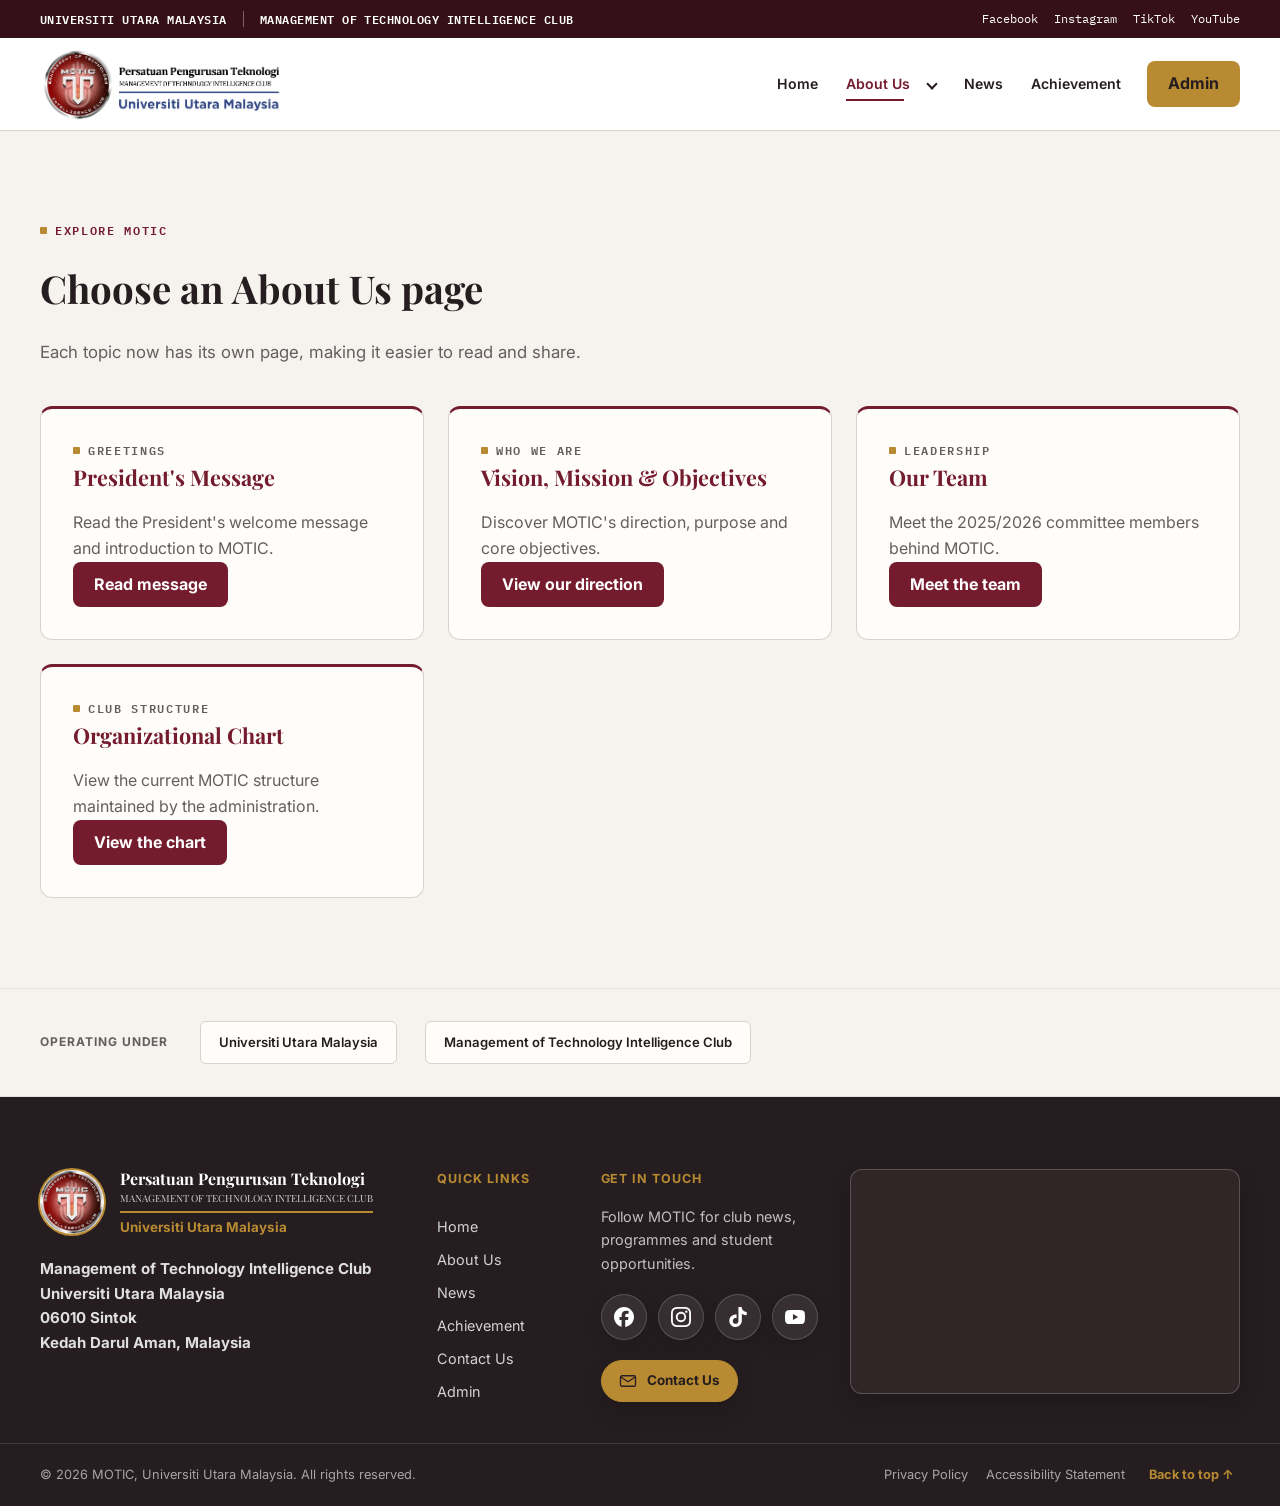
==== commit 46ed1ceb: "adjusting database" ====
--- a/pages/about.html
+++ b/pages/about.html
@@ -17,9 +17,7 @@
     rel="stylesheet"
   >
 
-  <link rel="stylesheet" href="../css/styles.css">
-  <script src="../js/team-data.js" defer></script>
-  <script src="../js/team-render.js" defer></script>
+  <link rel="stylesheet" href="../css/styles.css?v=14">
   <script src="../js/main.js" defer></script>
 </head>
 
@@ -92,9 +90,10 @@
             </button>
 
             <div class="nav-dropdown__menu" id="about-dropdown-menu">
-              <a href="#president-message">President's Message</a>
-              <a href="#vision-mission">Vision, Mission &amp; Objectives</a>
-              <a href="#our-team">Our Team</a>
+              <a href="president-message.html">President's Message</a>
+              <a href="vision-mission.html">Vision, Mission &amp; Objectives</a>
+              <a href="team.html">Our Team</a>
+              <a href="organizational-chart.html">Organizational Chart</a>
             </div>
           </div>
 
@@ -112,126 +111,60 @@
   </header>
 
   <main id="main-content">
-    <section class="page-hero">
+    <section class="about-pillars about-directory">
       <div class="container">
-        <nav class="breadcrumbs" aria-label="Breadcrumb">
-          <a href="../index.html">Home</a>
-          <span aria-hidden="true">/</span>
-          About Us
-        </nav>
-
-        <p class="eyebrow">Get to know us</p>
-        <h1>About MOTIC</h1>
-
-        <p class="page-hero__lede">
-          The academic association for Technology Management students at
-          Universiti Utara Malaysia.
+        <p class="eyebrow">Explore MOTIC</p>
+        <h2>Choose an About Us page</h2>
+
+        <p class="about-pillars__intro">
+          Each topic now has its own page, making it easier to read and share.
         </p>
-      </div>
-    </section>
-
-    <section id="president-message" class="president">
-      <div class="container president__grid">
-        <div class="president__portrait">
-          <div class="president__portrait-placeholder" aria-hidden="true">
-            <span>[PRESIDENT'S PHOTO]</span>
-          </div>
-        </div>
-
-        <div class="president__content">
-          <p class="eyebrow">Greetings</p>
-          <h2>A Message from Our President</h2>
-
-          <blockquote>
-            [PRESIDENT'S MESSAGE PLACEHOLDER — add a short welcome note from the
-            President here. Talk about what MOTIC stands for, what new and
-            existing members can look forward to this session, and an invitation
-            to get involved.]
-          </blockquote>
-
-          <p class="president__signature">
-            <strong>Peek Zhen Nan</strong><br>
-            President, MOTIC 2025/2026
-          </p>
-        </div>
-      </div>
-    </section>
-
-    <section id="vision-mission" class="about-pillars">
-      <div class="container">
-        <p class="eyebrow">Who We Are</p>
-        <h2>Vision, Mission &amp; Objectives</h2>
-
-        <p class="about-pillars__intro">
-          Persatuan Pengurusan Teknologi (MOTIC) is the premier academic body for
-          Technology Management students, established under the School of
-          Technology Management and Logistics. Our ongoing purpose is to enhance
-          the academic experience and future readiness of our students.
-        </p>
 
         <div class="pillars-grid">
           <article class="pillar-card">
-            <h3>Vision</h3>
-            <p>
-              To be recognised as the leading academic association in UUM,
-              consistently enhancing the marketability and success of students
-              majoring in Technology Management.
-            </p>
-          </article>
-
-          <article class="pillar-card">
-            <h3>Mission</h3>
-            <ul>
-              <li>
-                To champion the welfare and holistic development of all STML
-                students, with a dedicated focus on those in Technology
-                Management.
-              </li>
-              <li>
-                To continuously innovate and improve the academic activities
-                available to Technology Management students.
-              </li>
-              <li>
-                To strengthen the essential soft skills of our students through
-                impactful, well-organised association activities.
-              </li>
-            </ul>
-          </article>
-
-          <article class="pillar-card">
-            <h3>Our Objectives</h3>
-            <ul>
-              <li>
-                To facilitate the ongoing exchange of contemporary knowledge
-                and industry insights for students of Technology Management.
-              </li>
-              <li>
-                To promote and support the dynamic activities and programmes
-                led by our students.
-              </li>
-              <li>
-                To provide current guidance on relevant subjects and emerging
-                fields of focus for study and research.
-              </li>
-            </ul>
-          </article>
-        </div>
-      </div>
-    </section>
-
-    <section id="our-team" class="team">
-      <div class="container">
-        <p class="eyebrow">Leadership</p>
-        <h2>Our Team, 2025/2026</h2>
-
-        <p class="team__intro">
-          Meet the committee behind MOTIC this session, organised by portfolio.
-        </p>
-
-        <h3 class="team__group-title">Majlis Tertinggi</h3>
-        <div id="top-committee-grid" class="team-grid team-grid--top"></div>
-
-        <div id="departments-list"></div>
+            <p class="eyebrow">Greetings</p>
+            <h3>President's Message</h3>
+            <p>
+              Read the President's welcome message and introduction to MOTIC.
+            </p>
+            <a class="button button--primary" href="president-message.html">
+              Read message
+            </a>
+          </article>
+
+          <article class="pillar-card">
+            <p class="eyebrow">Who We Are</p>
+            <h3>Vision, Mission &amp; Objectives</h3>
+            <p>
+              Discover MOTIC's direction, purpose and core objectives.
+            </p>
+            <a class="button button--primary" href="vision-mission.html">
+              View our direction
+            </a>
+          </article>
+
+          <article class="pillar-card">
+            <p class="eyebrow">Leadership</p>
+            <h3>Our Team</h3>
+            <p>
+              Meet the 2025/2026 committee members behind MOTIC.
+            </p>
+            <a class="button button--primary" href="team.html">
+              Meet the team
+            </a>
+          </article>
+
+          <article class="pillar-card">
+            <p class="eyebrow">Club Structure</p>
+            <h3>Organizational Chart</h3>
+            <p>
+              View the current MOTIC structure maintained by the administration.
+            </p>
+            <a class="button button--primary" href="organizational-chart.html">
+              View the chart
+            </a>
+          </article>
+        </div>
       </div>
     </section>
 
@@ -285,29 +218,55 @@
         <a href="about.html">About Us</a>
         <a href="news.html">News</a>
         <a href="achievement.html">Achievement</a>
+        <a href="contact.html">Contact Us</a>
         <a href="admin.html">Admin</a>
       </nav>
 
       <div class="footer__contact">
         <h3>Get in Touch</h3>
 
-        <span class="footer__contact-placeholder">
-          [CLUB EMAIL]
-        </span>
-
-        <p>Management of Technology Intelligence Club</p>
-
-        <div class="footer__social">
-          <a href="https://www.facebook.com/100039824747476/" target="_blank" rel="noopener">Facebook</a>
-          <a href="https://www.instagram.com/motic_uum?igsh=MXA2d3ljcnQ3ZzBzcg==" target="_blank" rel="noopener">Instagram</a>
-          <a href="https://www.tiktok.com/@motic_uum?_r=1&_t=ZS-98YWH0HeZYw" target="_blank" rel="noopener">TikTok</a>
-          <a href="https://youtube.com/@motic_uum?si=BqoHyurB2vP5TEdb" target="_blank" rel="noopener">YouTube</a>
-        </div>
+        <p class="footer__contact-intro">
+          Follow MOTIC for club news, programmes and student opportunities.
+        </p>
+
+        <nav class="footer__social" aria-label="MOTIC social media">
+          <a class="footer__social-link" href="https://www.facebook.com/100039824747476/" target="_blank" rel="noopener" aria-label="MOTIC on Facebook" title="Facebook">
+            <img src="../assets/images/facebook.svg" alt="" aria-hidden="true">
+          </a>
+          <a class="footer__social-link" href="https://www.instagram.com/motic_uum?igsh=MXA2d3ljcnQ3ZzBzcg==" target="_blank" rel="noopener" aria-label="MOTIC on Instagram" title="Instagram">
+            <img src="../assets/images/instagram.svg" alt="" aria-hidden="true">
+          </a>
+          <a class="footer__social-link" href="https://www.tiktok.com/@motic_uum?_r=1&_t=ZS-98YWH0HeZYw" target="_blank" rel="noopener" aria-label="MOTIC on TikTok" title="TikTok">
+            <img src="../assets/images/tiktok.svg" alt="" aria-hidden="true">
+          </a>
+          <a class="footer__social-link" href="https://youtube.com/@motic_uum?si=BqoHyurB2vP5TEdb" target="_blank" rel="noopener" aria-label="MOTIC on YouTube" title="YouTube">
+            <img src="../assets/images/youtube.svg" alt="" aria-hidden="true">
+          </a>
+        </nav>
+
+        <a class="footer__contact-button" href="contact.html">
+          <img src="../assets/images/mail.svg" alt="" aria-hidden="true">
+          <span>Contact Us</span>
+        </a>
       </div>
 
       <div class="footer__map">
-        <div class="footer__map-placeholder">
-          Map placeholder — Sintok, Kedah
+        <div class="footer__map-embed">
+          <iframe
+            src="https://www.google.com/maps/embed?pb=!1m18!1m12!1m3!1d4852.677751592595!2d100.49930676721557!3d6.466752797211717!2m3!1f0!2f0!3f0!3m2!1i1024!2i768!4f13.1!3m3!1m2!1s0x304cae152c08f777%3A0x76d78a9b0a4b933d!2sUniversiti%20Utara%20Malaysia!5e0!3m2!1sen!2smy!4v1786001646989!5m2!1sen!2smy"
+            title="Universiti Utara Malaysia location"
+            loading="lazy"
+            allowfullscreen
+            referrerpolicy="strict-origin-when-cross-origin"
+          ></iframe>
+
+          <a
+            class="footer__map-link"
+            href="https://maps.app.goo.gl/opJV587D76FixoVo7"
+            target="_blank"
+            rel="noopener noreferrer"
+            aria-label="Open Universiti Utara Malaysia in Google Maps"
+          ></a>
         </div>
       </div>
     </div>
@@ -328,4 +287,4 @@
     </div>
   </footer>
 </body>
-</html>+</html>
--- a/css/styles.css
+++ b/css/styles.css
@@ -180,7 +180,7 @@
 }
 
 .main-navigation__content {
-  min-height: 76px;
+  min-height: 92px;
   display: flex;
   align-items: center;
   justify-content: space-between;
@@ -194,10 +194,12 @@
   flex-shrink: 0;
 }
 
-.club-brand__logo {
+.main-navigation .club-brand__logo {
   display: block;
-  height: 56px;
+  height: 76px;
+  max-width: min(310px, 34vw);
   width: auto;
+  object-fit: contain;
 }
 
 .club-brand__mark {
@@ -648,7 +650,7 @@
   --admin-cream: #f2ebe5;
   --admin-cream-soft: #fffdfa;
   --admin-gold: #d3ad55;
-  --admin-header-offset: 93px;
+  --admin-header-offset: 101px;
   min-height: 100vh;
   color: var(--admin-cream);
   background: var(--admin-maroon-deep);
@@ -683,6 +685,59 @@
   width: auto;
   height: 48px;
   object-fit: contain;
+}
+
+.admin-login-header .admin-brand--identity,
+.admin-dashboard-header .admin-brand--identity {
+  gap: 12px;
+  padding: 0;
+  color: var(--admin-cream-soft);
+  background: transparent;
+  border-radius: 0;
+}
+
+.admin-brand--identity .admin-brand__mark {
+  width: 56px;
+  height: 56px;
+  flex: 0 0 56px;
+  object-fit: cover;
+  border-radius: 50%;
+  box-shadow: 0 0 0 2px var(--admin-gold);
+}
+
+.admin-brand--identity .admin-brand__text {
+  display: grid;
+  min-width: 0;
+  line-height: 1.15;
+}
+
+.admin-brand--identity .admin-brand__text strong {
+  color: var(--admin-cream-soft);
+  font-family: var(--font-heading);
+  font-size: clamp(0.94rem, 1.4vw, 1.14rem);
+  line-height: 1.15;
+}
+
+.admin-brand--identity .admin-brand__text small {
+  margin-top: 3px;
+  color: rgb(242 235 229 / 82%);
+  font-family: var(--font-heading);
+  font-size: 0.52rem;
+  letter-spacing: 0;
+  line-height: 1.2;
+  text-transform: uppercase;
+  white-space: nowrap;
+}
+
+.admin-brand--identity .admin-brand__university {
+  display: block;
+  margin-top: 5px;
+  padding-top: 4px;
+  color: var(--admin-gold);
+  border-top: 2px solid var(--admin-gold);
+  font-size: 0.74rem;
+  font-weight: 700;
+  line-height: 1.2;
 }
 
 .admin-login-header,
@@ -1308,7 +1363,7 @@
 
 @media (max-width: 680px) {
   .admin-page {
-    --admin-header-offset: 83px;
+    --admin-header-offset: 89px;
   }
 
   .admin-login-header,
@@ -1333,6 +1388,33 @@
   .admin-login-header .admin-brand img,
   .admin-dashboard-header .admin-brand img {
     height: 38px;
+  }
+
+  .admin-login-header .admin-brand--identity,
+  .admin-dashboard-header .admin-brand--identity {
+    gap: 10px;
+  }
+
+  .admin-login-header .admin-brand--identity .admin-brand__mark,
+  .admin-dashboard-header .admin-brand--identity .admin-brand__mark {
+    width: 44px;
+    height: 44px;
+    flex-basis: 44px;
+  }
+
+  .admin-brand--identity .admin-brand__text strong {
+    font-size: 0.8rem;
+  }
+
+  .admin-brand--identity .admin-brand__text small {
+    font-size: 0.42rem;
+    white-space: normal;
+  }
+
+  .admin-brand--identity .admin-brand__university {
+    margin-top: 4px;
+    padding-top: 4px;
+    font-size: 0.62rem;
   }
 
   .admin-dashboard-header {
@@ -1556,7 +1638,7 @@
   }
 
   .main-navigation__content {
-    min-height: 68px;
+    min-height: 76px;
   }
 
   .club-brand__mark {
@@ -1564,8 +1646,10 @@
     height: 42px;
   }
 
-  .club-brand__logo {
-    height: 44px;
+  .main-navigation .club-brand__logo {
+    width: auto;
+    height: clamp(44px, 12vw, 52px);
+    max-width: calc(100vw - 132px);
   }
 
   .club-brand__text small {
@@ -2779,24 +2863,92 @@
 
 .team__intro {
   max-width: 640px;
-  margin: 0 0 40px;
+  margin: 0 0 32px;
   color: var(--colour-text-muted);
 }
 
-.team__group-title {
-  margin: 44px 0 20px;
-  padding-top: 28px;
+.team-accordion-list {
+  display: grid;
+  gap: 14px;
+}
+
+.team-accordion {
+  overflow: hidden;
+  background: var(--colour-background);
+  border: 1px solid var(--colour-border);
+  border-radius: var(--radius-card);
+  transition:
+    border-color var(--transition),
+    box-shadow var(--transition);
+}
+
+.team-accordion:hover,
+.team-accordion:focus-within,
+.team-accordion.is-open {
+  border-color: rgb(137 96 33 / 52%);
+}
+
+.team-accordion.is-open {
+  box-shadow: 0 12px 30px rgb(71 38 23 / 7%);
+}
+
+.team-accordion__heading {
+  margin: 0;
+}
+
+.team-accordion__trigger {
+  width: 100%;
+  min-height: 66px;
+  display: flex;
+  align-items: center;
+  justify-content: space-between;
+  gap: 18px;
+  padding: 18px 22px;
+  color: var(--colour-charcoal);
+  text-align: left;
+  background: transparent;
+  border: 0;
+  cursor: pointer;
+}
+
+.team-accordion__trigger:hover {
+  color: var(--colour-maroon);
+  background: rgb(217 180 74 / 8%);
+}
+
+.team-accordion__trigger:focus-visible {
+  outline: 3px solid rgb(217 180 74 / 55%);
+  outline-offset: -3px;
+}
+
+.team-accordion__label {
+  font-family: var(--font-heading);
+  font-size: 1.25rem;
+  font-weight: 700;
+}
+
+.team-accordion__chevron {
+  width: 12px;
+  height: 12px;
+  flex: 0 0 auto;
+  margin-right: 4px;
+  border-right: 2px solid var(--colour-maroon);
+  border-bottom: 2px solid var(--colour-maroon);
+  transform: rotate(45deg) translate(-2px, -2px);
+  transition: transform var(--transition);
+}
+
+.team-accordion.is-open .team-accordion__chevron {
+  transform: rotate(-135deg) translate(-1px, -1px);
+}
+
+.team-accordion__panel {
+  padding: 22px;
   border-top: 1px solid var(--colour-border);
-  color: var(--colour-charcoal);
-  font-family: var(--font-heading);
-  font-size: 1.3rem;
-}
-
-.team-grid--top .team__group-title,
-.team>.container>.team__group-title {
-  padding-top: 0;
-  border-top: none;
-  margin-top: 0;
+}
+
+.team-accordion__panel[hidden] {
+  display: none;
 }
 
 .team-grid {
@@ -2858,6 +3010,25 @@
 
 .member-card__email:hover {
   color: var(--colour-maroon);
+}
+
+@media (max-width: 639px) {
+  .team-accordion__trigger {
+    min-height: 60px;
+    padding: 16px 18px;
+  }
+
+  .team-accordion__label {
+    font-size: 1.08rem;
+  }
+
+  .team-accordion__panel {
+    padding: 16px;
+  }
+
+  .team-grid {
+    grid-template-columns: 1fr;
+  }
 }
 
 /* ============================================================
@@ -3090,4 +3261,1553 @@
     width: 56px;
     height: 56px;
   }
-}+}
+
+/* ============================================================
+   ADMIN DASHBOARD — SIDEBAR MANAGEMENT LAYOUT
+   ============================================================ */
+
+.admin-dashboard-page {
+  min-height: 100vh;
+  display: grid;
+  grid-template-columns: 292px minmax(0, 1fr);
+  color: #34262a;
+  background: var(--admin-cream);
+}
+
+.admin-dashboard-page .admin-sidebar {
+  position: sticky;
+  top: 0;
+  z-index: 30;
+  display: flex;
+  flex-direction: column;
+  min-width: 0;
+  height: 100vh;
+  padding: 30px 20px 20px;
+  overflow-y: auto;
+  color: var(--admin-cream);
+  background:
+    linear-gradient(180deg, rgb(255 255 255 / 3%), transparent 30%),
+    var(--admin-maroon-deep);
+  border-right: 1px solid rgb(82 20 33 / 18%);
+}
+
+.admin-dashboard-page .admin-sidebar .admin-brand--identity {
+  gap: 11px;
+  width: 100%;
+  padding: 0 4px 27px;
+  color: #fffaf4;
+  background: transparent;
+  border-radius: 0;
+  box-shadow: none;
+  border-bottom: 1px solid rgb(242 235 229 / 13%);
+}
+
+.admin-dashboard-page .admin-sidebar .admin-brand__mark {
+  width: 52px;
+  height: 52px;
+  flex-basis: 52px;
+}
+
+.admin-dashboard-page .admin-sidebar .admin-brand__text strong {
+  color: #ffffff;
+  font-family: var(--font-body);
+  font-size: 0.94rem;
+  font-weight: 700;
+  line-height: 1.25;
+  text-shadow: 0 1px 2px rgb(0 0 0 / 24%);
+}
+
+.admin-dashboard-page .admin-sidebar .admin-brand__text small {
+  margin-top: 5px;
+  color: #fff7ed;
+  font-family: var(--font-body);
+  font-size: 0.59rem;
+  font-weight: 700;
+  letter-spacing: 0.025em;
+  line-height: 1.35;
+  white-space: normal;
+}
+
+.admin-dashboard-page .admin-sidebar .admin-brand__university {
+  margin-top: 7px;
+  padding-top: 6px;
+  color: #efc66d;
+  border-top-color: #d9a943;
+  font-family: var(--font-body);
+  font-size: 0.72rem;
+  font-weight: 700;
+}
+
+.admin-dashboard-page .admin-tabs {
+  position: static;
+  z-index: auto;
+  display: grid;
+  flex: none;
+  grid-template-columns: 1fr;
+  gap: 7px;
+  margin: 34px 0 24px;
+  padding: 0;
+  overflow: visible;
+  background: transparent;
+  border: 0;
+}
+
+.admin-dashboard-page .admin-tab {
+  display: flex;
+  align-items: center;
+  gap: 13px;
+  width: 100%;
+  min-height: 50px;
+  padding: 10px 14px;
+  color: rgb(242 235 229 / 74%);
+  background: transparent;
+  border: 1px solid transparent;
+  border-radius: 8px;
+  text-align: left;
+  font-size: 0.79rem;
+  font-weight: 700;
+  letter-spacing: 0.055em;
+  text-transform: uppercase;
+}
+
+.admin-dashboard-page .admin-tab:hover {
+  color: var(--admin-cream-soft);
+  background: rgb(242 235 229 / 8%);
+  border-color: rgb(242 235 229 / 8%);
+}
+
+.admin-dashboard-page .admin-tab.active {
+  color: var(--admin-maroon-deep);
+  background: var(--admin-cream);
+  border-color: var(--admin-cream);
+  box-shadow: 0 8px 22px rgb(12 0 2 / 15%);
+}
+
+.admin-tab__icon {
+  display: grid;
+  flex: 0 0 27px;
+  width: 27px;
+  height: 27px;
+  place-items: center;
+  font-family: Georgia, serif;
+  font-size: 1.25rem;
+  line-height: 1;
+}
+
+.admin-dashboard-page .admin-account {
+  display: grid;
+  grid-template-columns: 42px minmax(0, 1fr);
+  gap: 10px 11px;
+  width: 100%;
+  margin-top: auto;
+  padding: 18px 10px 0;
+  border-top: 1px solid rgb(242 235 229 / 13%);
+}
+
+.admin-dashboard-page .admin-account > .admin-account__avatar {
+  display: grid;
+  width: 42px;
+  height: 42px;
+  place-items: center;
+  color: var(--admin-maroon-deep);
+  background: var(--admin-gold);
+  border-radius: 50%;
+  font-family: var(--font-heading);
+  font-size: 1.05rem;
+  font-weight: 700;
+}
+
+.admin-dashboard-page .admin-account > .admin-account__details {
+  display: grid;
+  align-content: center;
+  min-width: 0;
+}
+
+.admin-dashboard-page .admin-account__details strong {
+  color: var(--admin-cream-soft);
+  font-size: 0.78rem;
+}
+
+.admin-dashboard-page .admin-account__details > span {
+  margin-top: 3px;
+  overflow: hidden;
+  color: rgb(242 235 229 / 58%);
+  font-family: var(--font-mono);
+  font-size: 0.62rem;
+  text-overflow: ellipsis;
+  white-space: nowrap;
+}
+
+.admin-dashboard-page .admin-account > .admin-account__links {
+  grid-column: 1 / -1;
+  display: flex;
+  align-items: center;
+  justify-content: space-between;
+  gap: 10px;
+  padding-top: 5px;
+}
+
+.admin-dashboard-page .admin-account__links a,
+.admin-dashboard-page .admin-account__links button {
+  padding: 5px 0;
+  color: rgb(242 235 229 / 70%);
+  font-size: 0.7rem;
+}
+
+.admin-dashboard-page .admin-account__links a:hover,
+.admin-dashboard-page .admin-account__links button:hover {
+  color: var(--admin-gold);
+}
+
+.admin-workspace {
+  min-width: 0;
+}
+
+.admin-dashboard-page .admin-dashboard-header {
+  position: sticky;
+  top: 0;
+  z-index: 20;
+  display: flex;
+  min-height: 101px;
+  align-items: center;
+  justify-content: space-between;
+  gap: 24px;
+  padding: 18px clamp(24px, 3.5vw, 54px);
+  color: var(--admin-maroon-deep);
+  background: rgb(255 253 250 / 95%);
+  border-bottom: 1px solid rgb(82 20 33 / 11%);
+  box-shadow: 0 5px 18px rgb(45 11 18 / 4%);
+  backdrop-filter: blur(12px);
+}
+
+.admin-dashboard-header h1 {
+  margin: 0;
+  color: var(--admin-maroon-deep);
+  font-family: var(--font-heading);
+  font-size: clamp(1.85rem, 3.2vw, 2.75rem);
+  line-height: 1.05;
+}
+
+.admin-dashboard-header p {
+  margin: 7px 0 0;
+  color: #756469;
+  font-size: 0.78rem;
+  letter-spacing: 0.04em;
+}
+
+.admin-dashboard-page .admin-header-action {
+  min-width: 176px;
+  color: var(--admin-cream-soft);
+  background: var(--admin-maroon);
+  border-color: var(--admin-maroon);
+  box-shadow: 0 6px 14px rgb(82 20 33 / 16%);
+}
+
+.admin-dashboard-page .admin-header-action:hover {
+  color: var(--admin-maroon-deep);
+  background: var(--admin-gold);
+  border-color: var(--admin-gold);
+}
+
+.admin-dashboard-page .admin-dashboard {
+  width: 100%;
+  max-width: 1540px;
+  margin: 0 auto;
+  padding: 38px clamp(24px, 3.5vw, 54px) 72px;
+}
+
+.admin-overview {
+  display: grid;
+  grid-template-columns: repeat(4, minmax(0, 1fr));
+  gap: 18px;
+  margin-bottom: 38px;
+}
+
+.admin-overview-card {
+  min-width: 0;
+  padding: 23px 25px 21px;
+  background: var(--admin-cream-soft);
+  border: 1px solid rgb(82 20 33 / 8%);
+  border-top: 3px solid var(--admin-gold);
+  box-shadow: 0 7px 20px rgb(45 11 18 / 5%);
+}
+
+.admin-overview-card p {
+  margin: 0;
+  color: #725e63;
+  font-size: 0.72rem;
+  font-weight: 700;
+  letter-spacing: 0.11em;
+  text-transform: uppercase;
+}
+
+.admin-overview-card strong {
+  display: block;
+  margin-top: 14px;
+  color: var(--admin-maroon);
+  font-family: var(--font-heading);
+  font-size: clamp(2rem, 3.3vw, 2.75rem);
+  line-height: 1;
+}
+
+.admin-overview-card span {
+  display: block;
+  margin-top: 9px;
+  color: #8b797e;
+  font-size: 0.68rem;
+}
+
+.admin-dashboard-page .admin-status--dashboard {
+  margin: 0 0 24px;
+  color: var(--admin-maroon-deep);
+  background: var(--admin-cream-soft);
+  border-color: rgb(82 20 33 / 16%);
+}
+
+.admin-dashboard-page .admin-status--dashboard[data-type="error"] {
+  color: #731b21;
+  background: #fff0ef;
+  border-color: #e4b5b4;
+}
+
+.admin-dashboard-page .admin-status--dashboard[data-type="success"] {
+  color: #235f38;
+  background: #edf8ef;
+  border-color: #b7d7bf;
+}
+
+.admin-dashboard-page .admin-status--dashboard[data-type="info"] {
+  color: #684f18;
+  background: #fff9e8;
+  border-color: #e4cf91;
+}
+
+.admin-dashboard-page .admin-dashboard-grid {
+  grid-template-columns: minmax(320px, 0.82fr) minmax(500px, 1.18fr);
+  gap: 24px;
+}
+
+.admin-dashboard-page .admin-editor {
+  order: 2;
+}
+
+.admin-dashboard-page .admin-story-list-panel {
+  position: sticky;
+  top: 125px;
+  order: 1;
+  max-height: calc(100vh - 149px);
+}
+
+.admin-dashboard-page .admin-panel {
+  color: #3c2d31;
+  background: var(--admin-cream-soft);
+  border: 1px solid rgb(82 20 33 / 9%);
+  border-radius: 2px;
+  box-shadow: 0 10px 28px rgb(45 11 18 / 6%);
+}
+
+.admin-dashboard-page .admin-panel__heading {
+  border-bottom-color: rgb(82 20 33 / 10%);
+}
+
+.admin-dashboard-page .admin-panel__heading h2 {
+  color: var(--admin-maroon);
+  font-size: clamp(1.65rem, 2.6vw, 2.15rem);
+}
+
+.admin-dashboard-page .admin-kicker {
+  color: #8c6b27;
+}
+
+.admin-dashboard-page .admin-panel__heading > p:last-child,
+.admin-dashboard-page .admin-current-image,
+.admin-dashboard-page .admin-field small {
+  color: #817075;
+}
+
+.admin-dashboard-page .admin-field label,
+.admin-dashboard-page .admin-checkbox {
+  color: #624e54;
+}
+
+.admin-dashboard-page .admin-field input,
+.admin-dashboard-page .admin-field textarea {
+  color: #32272a;
+  background: #fff;
+  border-color: rgb(82 20 33 / 22%);
+  border-radius: 2px;
+}
+
+.admin-dashboard-page .admin-field input::placeholder,
+.admin-dashboard-page .admin-field textarea::placeholder {
+  color: #a39397;
+}
+
+.admin-dashboard-page .admin-field input:focus,
+.admin-dashboard-page .admin-field textarea:focus {
+  background: #fff;
+  border-color: var(--admin-maroon);
+  box-shadow: 0 0 0 3px rgb(82 20 33 / 9%);
+}
+
+.admin-dashboard-page .admin-field input[type="file"]::file-selector-button {
+  color: var(--admin-cream-soft);
+  background: var(--admin-maroon);
+}
+
+.admin-dashboard-page .admin-checkbox input {
+  accent-color: var(--admin-maroon);
+}
+
+.admin-dashboard-page .admin-primary-button {
+  color: var(--admin-cream-soft);
+  background: var(--admin-maroon);
+  border-color: var(--admin-maroon);
+  border-radius: 4px;
+}
+
+.admin-dashboard-page .admin-primary-button:hover {
+  color: var(--admin-maroon-deep);
+  background: var(--admin-gold);
+  border-color: var(--admin-gold);
+}
+
+.admin-dashboard-page .admin-secondary-button {
+  color: var(--admin-maroon);
+  background: transparent;
+  border-color: rgb(82 20 33 / 35%);
+  border-radius: 4px;
+}
+
+.admin-dashboard-page .admin-secondary-button:hover {
+  color: var(--admin-cream-soft);
+  background: var(--admin-maroon);
+  border-color: var(--admin-maroon);
+}
+
+.admin-dashboard-page .admin-poster-manager,
+.admin-dashboard-page .admin-gallery-manager {
+  margin-top: 0;
+  padding: 0;
+  background: transparent;
+  border: 0;
+  box-shadow: none;
+}
+
+.admin-dashboard-page .admin-poster-manager > .admin-panel__heading,
+.admin-dashboard-page .admin-gallery-manager > .admin-panel__heading {
+  margin-bottom: 24px;
+  padding: 0 0 18px;
+  border-bottom-color: rgb(82 20 33 / 12%);
+}
+
+.admin-dashboard-page .admin-poster-grid {
+  grid-template-columns: minmax(320px, 0.82fr) minmax(500px, 1.18fr);
+  gap: 24px;
+}
+
+.admin-dashboard-page .admin-poster-form,
+.admin-dashboard-page .admin-poster-list-section {
+  padding: clamp(24px, 3vw, 38px);
+  background: var(--admin-cream-soft);
+  border: 1px solid rgb(82 20 33 / 9%);
+  box-shadow: 0 10px 28px rgb(45 11 18 / 6%);
+}
+
+.admin-dashboard-page .admin-poster-form {
+  order: 2;
+}
+
+.admin-dashboard-page .admin-poster-list-section {
+  order: 1;
+  align-self: start;
+}
+
+.admin-dashboard-page .admin-poster-form h3,
+.admin-dashboard-page .admin-poster-list-section > h3 {
+  margin-bottom: 20px;
+  color: var(--admin-maroon);
+  font-family: var(--font-heading);
+  font-size: 1.55rem;
+}
+
+.admin-dashboard-page .admin-news-row,
+.admin-dashboard-page .admin-poster-row {
+  background: #fff;
+  border-color: rgb(82 20 33 / 11%);
+  border-radius: 2px;
+}
+
+.admin-dashboard-page .admin-news-row__content h3,
+.admin-dashboard-page .admin-poster-row__content h4 {
+  color: #33272a;
+}
+
+.admin-dashboard-page .admin-news-row__content p,
+.admin-dashboard-page .admin-poster-row__content p {
+  color: #806e73;
+}
+
+.admin-dashboard-page .admin-text-button {
+  color: var(--admin-maroon);
+}
+
+.admin-dashboard-page .admin-text-button:hover {
+  color: #966f18;
+}
+
+.admin-dashboard-page .admin-text-button--danger {
+  color: #a32a31;
+}
+
+.admin-dashboard-page .admin-empty {
+  color: #806e73;
+  background: #fff;
+  border-color: rgb(82 20 33 / 20%);
+}
+
+@media (max-width: 1220px) {
+  .admin-dashboard-page {
+    grid-template-columns: 252px minmax(0, 1fr);
+  }
+
+  .admin-dashboard-page .admin-dashboard-grid,
+  .admin-dashboard-page .admin-poster-grid {
+    grid-template-columns: 1fr;
+  }
+
+  .admin-dashboard-page .admin-story-list-panel {
+    position: static;
+    max-height: none;
+  }
+
+  .admin-overview {
+    grid-template-columns: repeat(2, minmax(0, 1fr));
+  }
+}
+
+@media (max-width: 820px) {
+  .admin-dashboard-page {
+    display: block;
+  }
+
+  .admin-dashboard-page .admin-sidebar {
+    position: relative;
+    height: auto;
+    max-height: none;
+    padding: 18px 16px 15px;
+    overflow: visible;
+  }
+
+  .admin-dashboard-page .admin-sidebar .admin-brand--identity {
+    padding: 0 0 17px;
+  }
+
+  .admin-dashboard-page .admin-tabs {
+    display: flex;
+    gap: 8px;
+    margin: 16px 0 0;
+    padding-bottom: 4px;
+    overflow-x: auto;
+    -webkit-overflow-scrolling: touch;
+  }
+
+  .admin-dashboard-page .admin-tab {
+    flex: 0 0 auto;
+    width: auto;
+    min-height: 44px;
+    padding: 8px 13px;
+    white-space: nowrap;
+  }
+
+  .admin-dashboard-page .admin-tab__icon {
+    flex-basis: 22px;
+    width: 22px;
+    height: 22px;
+    font-size: 1.05rem;
+  }
+
+  .admin-dashboard-page .admin-account {
+    display: flex;
+    flex-wrap: wrap;
+    align-items: center;
+    justify-content: flex-start;
+    margin-top: 12px;
+    padding: 13px 0 0;
+  }
+
+  .admin-dashboard-page .admin-account > .admin-account__avatar {
+    width: 42px;
+    text-align: center;
+  }
+
+  .admin-dashboard-page .admin-account > .admin-account__details {
+    width: auto;
+    flex: 1 1 180px;
+    text-align: left;
+  }
+
+  .admin-dashboard-page .admin-account > .admin-account__links {
+    grid-column: auto;
+    width: auto;
+    margin-left: auto;
+    padding: 0;
+    text-align: left;
+  }
+
+  .admin-dashboard-page .admin-dashboard-header {
+    position: static;
+    min-height: auto;
+  }
+}
+
+@media (max-width: 600px) {
+  .admin-dashboard-page .admin-dashboard-header {
+    align-items: stretch;
+    flex-direction: column;
+    padding: 22px 18px;
+  }
+
+  .admin-dashboard-page .admin-header-action {
+    width: 100%;
+  }
+
+  .admin-dashboard-page .admin-dashboard {
+    padding: 24px 14px 54px;
+  }
+
+  .admin-overview {
+    gap: 10px;
+    margin-bottom: 26px;
+  }
+
+  .admin-overview-card {
+    padding: 17px 15px;
+  }
+
+  .admin-overview-card p {
+    font-size: 0.62rem;
+  }
+
+  .admin-overview-card strong {
+    font-size: 2rem;
+  }
+
+  .admin-dashboard-page .admin-panel,
+  .admin-dashboard-page .admin-poster-form,
+  .admin-dashboard-page .admin-poster-list-section {
+    padding: 20px 17px;
+  }
+
+  .admin-dashboard-page .admin-news-form {
+    grid-template-columns: 1fr;
+  }
+
+  .admin-dashboard-page .admin-field--full {
+    grid-column: auto;
+  }
+}
+
+/* ============================================================
+   RESTORED HOMEPAGE LAYOUT
+   Keeps the compact, centred showcase and the larger footer map
+   while preserving the redesigned admin dashboard above.
+   ============================================================ */
+
+.home-showcase__grid {
+  --showcase-gap: clamp(18px, 2.4vw, 28px);
+
+  display: flex;
+  flex-wrap: wrap;
+  justify-content: center;
+  gap: var(--showcase-gap);
+}
+
+.showcase-column {
+  flex: 0 1 calc(25% - 21px);
+  width: 100%;
+  max-width: 270px;
+  min-width: 0;
+}
+
+.showcase-column__nav {
+  opacity: 0;
+  visibility: hidden;
+  pointer-events: none;
+  transform: translateY(-50%) scale(0.96);
+  transition:
+    opacity var(--transition),
+    visibility var(--transition),
+    transform var(--transition),
+    background var(--transition);
+}
+
+.showcase-column:hover .showcase-column__nav,
+.showcase-column:focus-within .showcase-column__nav {
+  opacity: 1;
+  visibility: visible;
+  pointer-events: auto;
+  transform: translateY(-50%) scale(1);
+}
+
+@media (max-width: 1000px) {
+  .showcase-column {
+    flex-basis: calc(33.333% - 19px);
+  }
+}
+
+@media (max-width: 767px) {
+  .showcase-column {
+    flex-basis: calc(50% - 14px);
+  }
+}
+
+@media (max-width: 520px) {
+  .showcase-column {
+    flex-basis: 100%;
+    max-width: 100%;
+  }
+}
+
+@media (hover: none) {
+  .showcase-column__nav {
+    opacity: 1;
+    visibility: visible;
+    pointer-events: auto;
+    transform: translateY(-50%) scale(1);
+  }
+}
+
+/* Visible footer social and contact icons */
+
+.footer__contact .footer__contact-intro {
+  max-width: 260px;
+  margin: 0 0 18px;
+  color: rgb(255 255 255 / 72%);
+  font-size: 0.9rem;
+  line-height: 1.65;
+}
+
+.footer__social {
+  display: flex;
+  flex-wrap: wrap;
+  gap: 11px;
+}
+
+.footer__social .footer__social-link {
+  display: grid;
+  width: 46px;
+  height: 46px;
+  margin: 0;
+  padding: 0;
+  place-items: center;
+  color: var(--colour-white);
+  background: rgb(255 255 255 / 8%);
+  border: 1px solid rgb(255 255 255 / 18%);
+  border-radius: 50%;
+  box-shadow: 0 8px 22px rgb(0 0 0 / 12%);
+  transition:
+    transform 180ms ease,
+    background-color 180ms ease,
+    border-color 180ms ease,
+    box-shadow 180ms ease;
+}
+
+.footer__social .footer__social-link img {
+  display: block;
+  width: 20px;
+  height: 20px;
+  object-fit: contain;
+}
+
+.footer__social .footer__social-link:hover {
+  color: var(--colour-white);
+  background: var(--colour-maroon);
+  border-color: var(--colour-gold);
+  box-shadow: 0 10px 24px rgb(0 0 0 / 24%);
+  transform: translateY(-3px);
+}
+
+.footer__social .footer__social-link:focus-visible {
+  outline: 3px solid var(--colour-gold);
+  outline-offset: 3px;
+}
+
+.footer__contact .footer__contact-button {
+  display: inline-flex;
+  align-items: center;
+  gap: 10px;
+  margin: 20px 0 0;
+  padding: 11px 17px;
+  color: var(--colour-charcoal);
+  background: var(--colour-gold);
+  border: 1px solid var(--colour-gold);
+  border-radius: 999px;
+  box-shadow: 0 10px 24px rgb(0 0 0 / 15%);
+  font-size: 0.84rem;
+  font-weight: 700;
+  line-height: 1;
+  transition:
+    transform 180ms ease,
+    background-color 180ms ease,
+    box-shadow 180ms ease;
+}
+
+.footer__contact .footer__contact-button img {
+  display: block;
+  width: 18px;
+  height: 18px;
+}
+
+.footer__contact .footer__contact-button:hover {
+  color: var(--colour-charcoal);
+  background: #d5aa56;
+  box-shadow: 0 12px 28px rgb(0 0 0 / 24%);
+  transform: translateY(-2px);
+}
+
+/* Larger clickable UUM map */
+
+.footer__map-embed {
+  position: relative;
+  width: 100%;
+  height: 205px;
+  overflow: hidden;
+  background: #302627;
+  border: 1px solid rgb(255 255 255 / 20%);
+  border-radius: 12px;
+  box-shadow: 0 10px 24px rgb(0 0 0 / 18%);
+  transition: border-color 180ms ease;
+}
+
+.footer__map-embed iframe {
+  display: block;
+  width: 100%;
+  height: 100%;
+  border: 0;
+  filter: saturate(0.85) contrast(1.05);
+  pointer-events: none;
+}
+
+.footer__map-link {
+  position: absolute;
+  inset: 0;
+  z-index: 2;
+  display: block;
+  cursor: pointer;
+}
+
+.footer__map-link::after {
+  content: "Open in Google Maps";
+  position: absolute;
+  right: 10px;
+  bottom: 10px;
+  padding: 7px 11px;
+  color: #3a1018;
+  background: #f4e8d8;
+  border-radius: 7px;
+  font-size: 0.72rem;
+  font-weight: 700;
+  opacity: 0;
+  transform: translateY(5px);
+  transition:
+    opacity 180ms ease,
+    transform 180ms ease;
+}
+
+.footer__map-embed:hover {
+  border-color: rgb(218 178 107 / 75%);
+}
+
+.footer__map-embed:hover .footer__map-link::after,
+.footer__map-link:focus-visible::after {
+  opacity: 1;
+  transform: translateY(0);
+}
+
+.footer__map-link:focus-visible {
+  outline: 3px solid #dab26b;
+  outline-offset: -3px;
+}
+
+@media (min-width: 1181px) {
+  .footer__grid {
+    grid-template-columns:
+      minmax(330px, 1.5fr)
+      minmax(120px, 0.55fr)
+      minmax(210px, 0.9fr)
+      minmax(390px, 1.5fr);
+    gap: 28px;
+  }
+
+  .footer__map {
+    min-width: 390px;
+  }
+
+  .footer__map-embed {
+    height: 225px;
+  }
+}
+
+@media (min-width: 601px) and (max-width: 1180px) {
+  .footer__grid {
+    grid-template-columns: repeat(2, minmax(0, 1fr));
+  }
+
+  .footer__map {
+    grid-column: 1 / -1;
+  }
+
+  .footer__map-embed {
+    height: 230px;
+  }
+}
+
+@media (max-width: 600px) {
+  .footer__social .footer__social-link {
+    width: 44px;
+    height: 44px;
+  }
+
+  .footer__map-embed {
+    height: 210px;
+  }
+
+  .footer__map-link::after {
+    opacity: 1;
+    transform: none;
+  }
+}
+
+/* ============================================================
+   CONTACT PAGE
+   Restored after the shared homepage/admin stylesheet merge.
+   ============================================================ */
+
+.contact-directory {
+  padding: clamp(56px, 7vw, 92px) 0;
+  background:
+    radial-gradient(circle at 95% 8%, rgb(184 138 50 / 10%), transparent 28%),
+    var(--colour-white);
+}
+
+.contact-directory__intro {
+  display: grid;
+  grid-template-columns: minmax(0, 0.85fr) minmax(280px, 1.15fr);
+  gap: clamp(32px, 6vw, 78px);
+  align-items: end;
+  margin-bottom: clamp(34px, 5vw, 56px);
+}
+
+.contact-directory__intro h2 {
+  max-width: 620px;
+  margin: 8px 0 0;
+  color: var(--colour-charcoal);
+  font-family: var(--font-heading);
+  font-size: clamp(1.8rem, 3vw, 2.7rem);
+  line-height: 1.15;
+}
+
+.contact-directory__intro > p {
+  margin: 0;
+  color: var(--colour-text-muted);
+  font-size: 1rem;
+  line-height: 1.75;
+}
+
+.contact-grid {
+  display: grid;
+  grid-template-columns: repeat(2, minmax(0, 1fr));
+  gap: clamp(20px, 3vw, 30px);
+}
+
+.contact-card {
+  overflow: hidden;
+  background: #fffdf9;
+  border: 1px solid var(--colour-border);
+  border-radius: 18px;
+  box-shadow: 0 18px 46px rgb(50 21 29 / 9%);
+  transition:
+    transform 200ms ease,
+    box-shadow 200ms ease,
+    border-color 200ms ease;
+}
+
+.contact-card:hover {
+  border-color: rgb(184 138 50 / 65%);
+  box-shadow: 0 24px 54px rgb(50 21 29 / 15%);
+  transform: translateY(-5px);
+}
+
+.contact-card__photo {
+  position: relative;
+  overflow: hidden;
+  aspect-ratio: 16 / 10;
+  background: #f1e5d6;
+}
+
+.contact-card__photo img {
+  display: block;
+  width: 100%;
+  height: 100%;
+  object-fit: cover;
+  transition: transform 350ms ease;
+}
+
+.contact-card:hover .contact-card__photo img {
+  transform: scale(1.025);
+}
+
+.contact-card__role {
+  position: absolute;
+  right: 18px;
+  bottom: 18px;
+  padding: 7px 12px;
+  color: var(--colour-white);
+  background: rgb(76 15 31 / 92%);
+  border: 1px solid rgb(255 255 255 / 30%);
+  border-radius: 999px;
+  box-shadow: 0 8px 20px rgb(0 0 0 / 18%);
+  font-size: 0.73rem;
+  font-weight: 700;
+  letter-spacing: 0.06em;
+  text-transform: uppercase;
+}
+
+.contact-card__body {
+  padding: clamp(22px, 3vw, 30px);
+}
+
+.contact-card__kicker {
+  margin: 0 0 7px;
+  color: var(--colour-gold-dark);
+  font-size: 0.73rem;
+  font-weight: 700;
+  letter-spacing: 0.08em;
+  text-transform: uppercase;
+}
+
+.contact-card h3 {
+  margin: 0;
+  color: var(--colour-charcoal);
+  font-family: var(--font-heading);
+  font-size: clamp(1.35rem, 2vw, 1.8rem);
+  line-height: 1.25;
+}
+
+.contact-card__details {
+  display: grid;
+  gap: 12px;
+  margin: 22px 0 0;
+  padding: 20px 0 0;
+  border-top: 1px solid var(--colour-border);
+  list-style: none;
+}
+
+.contact-card__details li {
+  display: grid;
+  grid-template-columns: 22px minmax(0, 1fr);
+  gap: 11px;
+  align-items: start;
+  color: var(--colour-text-muted);
+  font-size: 0.9rem;
+  line-height: 1.55;
+}
+
+.contact-card__details img {
+  display: block;
+  width: 19px;
+  height: 19px;
+  margin-top: 2px;
+  object-fit: contain;
+}
+
+.contact-card__details a {
+  color: var(--colour-maroon);
+  font-weight: 650;
+  overflow-wrap: anywhere;
+}
+
+.contact-card__details a:hover {
+  color: var(--colour-gold-dark);
+  text-decoration: underline;
+  text-underline-offset: 3px;
+}
+
+.contact-card__pending {
+  color: var(--colour-text-muted);
+  font-style: italic;
+}
+
+.contact-directory__note {
+  margin: clamp(30px, 4vw, 44px) 0 0;
+  padding: 18px 20px;
+  color: var(--colour-text-muted);
+  background: rgb(184 138 50 / 9%);
+  border-left: 4px solid var(--colour-gold);
+  border-radius: 0 10px 10px 0;
+  font-size: 0.88rem;
+  line-height: 1.65;
+}
+
+@media (max-width: 800px) {
+  .contact-directory__intro {
+    grid-template-columns: 1fr;
+    gap: 18px;
+  }
+
+  .contact-grid {
+    grid-template-columns: 1fr;
+  }
+}
+
+@media (max-width: 600px) {
+  .contact-card__role {
+    right: 14px;
+    bottom: 14px;
+  }
+}
+
+/* ============================================================
+   SUPABASE CONTENT MANAGEMENT UPDATE
+   ============================================================ */
+
+/* Requested swap: the News editor is now left and Manage News is right. */
+.admin-dashboard-page #admin-panel-news .admin-editor {
+  order: 1;
+}
+
+.admin-dashboard-page #admin-panel-news .admin-story-list-panel {
+  order: 2;
+}
+
+/* Keep every creation/editing panel on the wider left side, like News. */
+@media (min-width: 1221px) {
+  .admin-dashboard-page #admin-panel-news .admin-dashboard-grid,
+  .admin-dashboard-page .admin-poster-grid,
+  .admin-dashboard-page .admin-team-grid {
+    grid-template-columns: minmax(500px, 1.12fr) minmax(360px, 0.88fr);
+  }
+}
+
+.admin-dashboard-page .admin-poster-form {
+  order: 1;
+}
+
+.admin-dashboard-page .admin-poster-list-section {
+  order: 2;
+}
+
+.admin-dashboard-page .admin-status--toast {
+  position: fixed;
+  top: 24px;
+  right: 24px;
+  z-index: 1000;
+  width: min(390px, calc(100vw - 32px));
+  margin: 0;
+  padding: 16px 46px 16px 18px;
+  border-radius: 8px;
+  box-shadow: 0 18px 45px rgb(29 5 10 / 22%);
+  animation: admin-toast-in 180ms ease-out;
+}
+
+.admin-dashboard-page .admin-status--toast::after {
+  position: absolute;
+  top: 50%;
+  right: 18px;
+  display: grid;
+  width: 22px;
+  height: 22px;
+  place-items: center;
+  color: #fff;
+  content: "✓";
+  background: #2e7747;
+  border-radius: 50%;
+  font-size: 0.75rem;
+  font-weight: 800;
+  transform: translateY(-50%);
+}
+
+@keyframes admin-toast-in {
+  from {
+    opacity: 0;
+    transform: translateY(-10px);
+  }
+  to {
+    opacity: 1;
+    transform: translateY(0);
+  }
+}
+
+.admin-dashboard-page .admin-field select {
+  width: 100%;
+  min-height: 48px;
+  padding: 11px 42px 11px 13px;
+  color: #32272a;
+  background: #fff;
+  border: 1px solid rgb(82 20 33 / 22%);
+  border-radius: 2px;
+  font: inherit;
+}
+
+.admin-dashboard-page .admin-field select:focus {
+  outline: 0;
+  border-color: var(--admin-maroon);
+  box-shadow: 0 0 0 3px rgb(82 20 33 / 9%);
+}
+
+.admin-dashboard-page .admin-profile-manager,
+.admin-dashboard-page .admin-team-manager,
+.admin-dashboard-page .admin-chart-manager,
+.admin-dashboard-page .admin-access-manager {
+  padding: clamp(24px, 3vw, 38px);
+}
+
+.admin-dashboard-page .admin-singleton-form {
+  max-width: 980px;
+  margin-top: 26px;
+}
+
+.admin-dashboard-page .admin-access-grid {
+  display: grid;
+  gap: 24px;
+  margin-top: 28px;
+}
+
+.admin-dashboard-page .admin-access-invite,
+.admin-dashboard-page .admin-access-permission,
+.admin-dashboard-page .admin-access-list-panel {
+  padding: clamp(20px, 3vw, 30px);
+  background: #fff;
+  border: 1px solid rgb(82 20 33 / 12%);
+}
+
+.admin-dashboard-page .admin-access-invite > h3,
+.admin-dashboard-page .admin-access-permission > h3,
+.admin-dashboard-page .admin-access-list-heading h3 {
+  margin: 0;
+  color: var(--admin-maroon);
+  font-family: var(--font-heading);
+  font-size: clamp(1.35rem, 2vw, 1.7rem);
+}
+
+.admin-dashboard-page .admin-access-invite > p,
+.admin-dashboard-page .admin-access-permission > p {
+  margin: 7px 0 0;
+  color: #6d6063;
+}
+
+.admin-dashboard-page .admin-access-invite .admin-singleton-form {
+  margin-top: 20px;
+}
+
+.admin-dashboard-page .admin-access-permission {
+  background: #faf5ec;
+  border-left: 4px solid var(--admin-gold);
+}
+
+.admin-dashboard-page .admin-access-list-heading {
+  display: flex;
+  align-items: end;
+  justify-content: space-between;
+  gap: 18px;
+  margin-bottom: 18px;
+}
+
+.admin-dashboard-page .admin-access-count {
+  flex: 0 0 auto;
+  padding: 7px 11px;
+  color: var(--admin-maroon);
+  background: #f8efe4;
+  border-radius: 999px;
+  font-size: 0.78rem;
+  font-weight: 700;
+}
+
+.admin-dashboard-page .admin-access-loading {
+  margin: 0;
+  padding: 18px 0;
+  color: #766a6d;
+}
+
+.admin-dashboard-page .admin-access-list {
+  display: grid;
+  gap: 10px;
+}
+
+.admin-dashboard-page .admin-access-row {
+  display: flex;
+  align-items: center;
+  justify-content: space-between;
+  gap: 20px;
+  padding: 16px 18px;
+  background: #fdfbf7;
+  border: 1px solid rgb(82 20 33 / 10%);
+}
+
+.admin-dashboard-page .admin-access-row__identity {
+  min-width: 0;
+}
+
+.admin-dashboard-page .admin-access-row__email-line {
+  display: flex;
+  flex-wrap: wrap;
+  align-items: center;
+  gap: 8px;
+}
+
+.admin-dashboard-page .admin-access-row__email-line strong {
+  overflow-wrap: anywhere;
+  color: #34272b;
+  font-size: 0.94rem;
+}
+
+.admin-dashboard-page .admin-access-row__identity p {
+  margin: 6px 0 0;
+  color: #766a6d;
+  font-size: 0.79rem;
+}
+
+.admin-dashboard-page .admin-access-badge {
+  display: inline-flex;
+  align-items: center;
+  min-height: 24px;
+  padding: 3px 8px;
+  color: #66585c;
+  background: #eee9e4;
+  border-radius: 999px;
+  font-size: 0.68rem;
+  font-weight: 800;
+  letter-spacing: 0.04em;
+  text-transform: uppercase;
+}
+
+.admin-dashboard-page .admin-access-badge--owner {
+  color: #6a3d00;
+  background: #f3dfb2;
+}
+
+.admin-dashboard-page .admin-access-badge--you {
+  color: #fff;
+  background: var(--admin-maroon);
+}
+
+.admin-dashboard-page .admin-access-row__actions {
+  display: flex;
+  flex: 0 0 auto;
+  flex-wrap: wrap;
+  justify-content: end;
+  gap: 8px;
+}
+
+.admin-dashboard-page .admin-access-row__actions button {
+  min-height: 38px;
+  padding: 8px 12px;
+  font-size: 0.78rem;
+}
+
+.admin-dashboard-page .admin-session-editor {
+  display: flex;
+  align-items: end;
+  gap: 14px;
+  margin: 24px 0;
+  padding: 18px;
+  background: #fff;
+  border: 1px solid rgb(82 20 33 / 11%);
+}
+
+.admin-dashboard-page .admin-session-editor .admin-field {
+  flex: 1 1 280px;
+}
+
+.admin-dashboard-page .admin-team-grid {
+  align-items: start;
+}
+
+.admin-dashboard-page .admin-team-grid .admin-story-list-panel {
+  position: static;
+  order: 2;
+  max-height: 780px;
+}
+
+.admin-dashboard-page .admin-team-member-form {
+  order: 1;
+  padding: clamp(22px, 3vw, 34px);
+  background: #fff;
+  border: 1px solid rgb(82 20 33 / 11%);
+}
+
+.admin-dashboard-page .admin-team-member-form > h3 {
+  grid-column: 1 / -1;
+  color: var(--admin-maroon);
+  font-family: var(--font-heading);
+  font-size: 1.55rem;
+}
+
+.admin-dashboard-page .admin-team-groups {
+  display: grid;
+  gap: 12px;
+}
+
+.admin-dashboard-page .admin-team-group {
+  overflow: hidden;
+  background: #fff;
+  border: 1px solid rgb(82 20 33 / 12%);
+  border-radius: 2px;
+}
+
+.admin-dashboard-page .admin-team-group__toggle {
+  display: grid;
+  grid-template-columns: minmax(0, 1fr) auto auto;
+  align-items: center;
+  gap: 12px;
+  width: 100%;
+  min-height: 58px;
+  padding: 14px 16px;
+  color: var(--admin-maroon);
+  background: #faf5ec;
+  border: 0;
+  cursor: pointer;
+  text-align: left;
+}
+
+.admin-dashboard-page .admin-team-group__toggle:hover,
+.admin-dashboard-page .admin-team-group__toggle:focus-visible {
+  background: #f5ead8;
+}
+
+.admin-dashboard-page .admin-team-group__toggle:focus-visible {
+  outline: 3px solid rgb(184 138 50 / 35%);
+  outline-offset: -3px;
+}
+
+.admin-dashboard-page .admin-team-group__name {
+  min-width: 0;
+  font-family: var(--font-heading);
+  font-size: 1.03rem;
+  font-weight: 700;
+  line-height: 1.3;
+}
+
+.admin-dashboard-page .admin-team-group__count {
+  padding: 5px 9px;
+  color: #725e63;
+  background: #fff;
+  border: 1px solid rgb(82 20 33 / 12%);
+  border-radius: 999px;
+  font-size: 0.7rem;
+  font-weight: 750;
+  white-space: nowrap;
+}
+
+.admin-dashboard-page .admin-team-group__chevron {
+  width: 10px;
+  height: 10px;
+  border-right: 2px solid currentColor;
+  border-bottom: 2px solid currentColor;
+  transform: rotate(45deg) translateY(-2px);
+  transition: transform 160ms ease;
+}
+
+.admin-dashboard-page .admin-team-group__toggle[aria-expanded="true"] .admin-team-group__chevron {
+  transform: rotate(225deg) translate(-1px, -1px);
+}
+
+.admin-dashboard-page .admin-team-group__panel {
+  display: grid;
+  gap: 10px;
+  padding: 12px;
+  border-top: 1px solid rgb(82 20 33 / 10%);
+}
+
+.admin-dashboard-page .admin-team-group__panel[hidden] {
+  display: none;
+}
+
+.admin-dashboard-page .admin-team-group__panel .admin-team-row {
+  margin: 0;
+}
+
+@media (max-width: 520px) {
+  .admin-dashboard-page .admin-team-group__toggle {
+    grid-template-columns: minmax(0, 1fr) auto;
+  }
+
+  .admin-dashboard-page .admin-team-group__count {
+    display: none;
+  }
+}
+
+.admin-dashboard-page .admin-danger-button {
+  color: #8d2028;
+  border-color: #c59094;
+}
+
+.organizational-chart {
+  padding: clamp(48px, 7vw, 90px) 0;
+}
+
+.organizational-chart__header {
+  max-width: 760px;
+  margin-bottom: 30px;
+}
+
+.organizational-chart__frame {
+  padding: clamp(12px, 2vw, 24px);
+  background: #fff;
+  border: 1px solid var(--colour-border);
+  box-shadow: var(--shadow-card);
+}
+
+.organizational-chart__image {
+  display: block;
+  width: 100%;
+  height: auto;
+  object-fit: contain;
+}
+
+.organizational-chart__empty {
+  padding: clamp(60px, 10vw, 130px) 24px;
+  color: var(--colour-text-muted);
+  background: var(--colour-background);
+  border: 1px dashed var(--colour-border);
+  text-align: center;
+}
+
+.president__portrait-image {
+  display: block;
+  width: 100%;
+  height: 100%;
+  min-height: 450px;
+  object-fit: cover;
+}
+
+@media (max-width: 820px) {
+  .admin-dashboard-page .admin-status--toast {
+    top: 12px;
+    right: 12px;
+    width: calc(100vw - 24px);
+  }
+
+  .admin-dashboard-page .admin-session-editor {
+    align-items: stretch;
+    flex-direction: column;
+  }
+
+  .admin-dashboard-page .admin-access-list-heading,
+  .admin-dashboard-page .admin-access-row {
+    align-items: stretch;
+    flex-direction: column;
+  }
+
+  .admin-dashboard-page .admin-access-row__actions {
+    justify-content: start;
+  }
+}
+
+@media (prefers-reduced-motion: reduce) {
+  .admin-dashboard-page .admin-status--toast {
+    animation: none;
+  }
+}
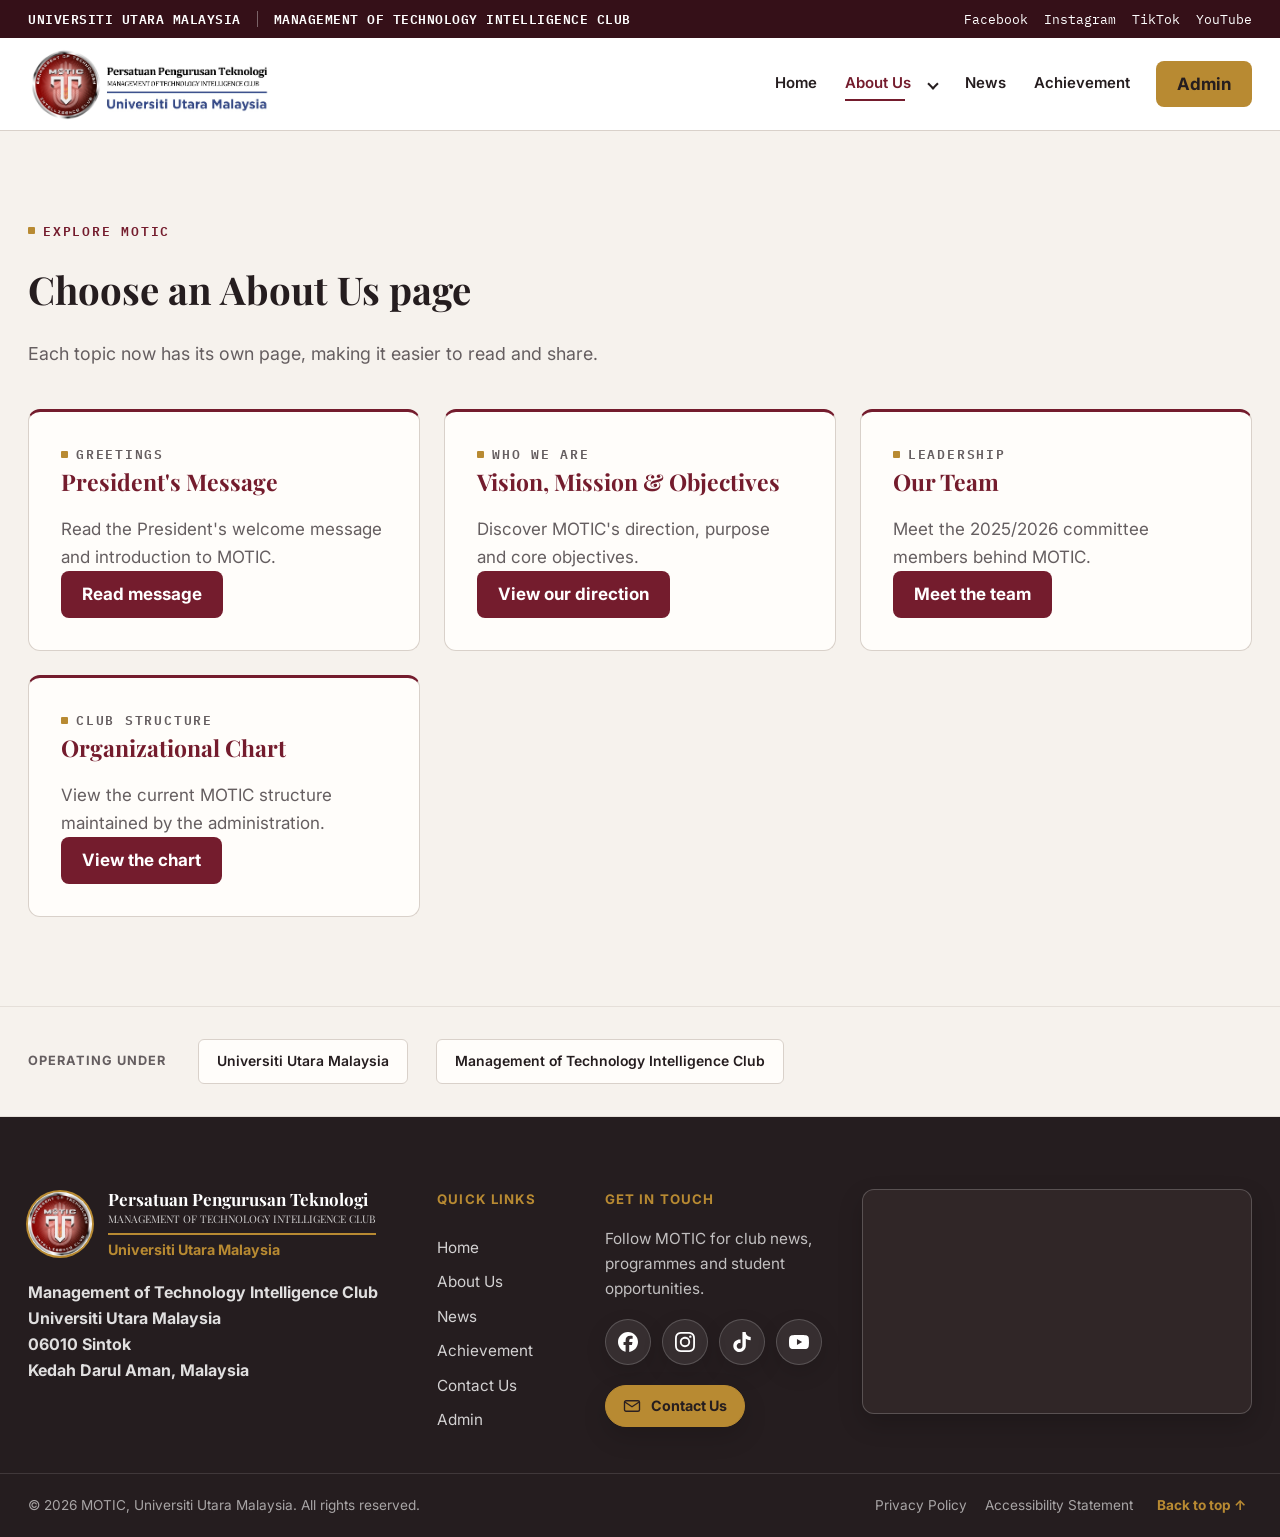
==== commit d4bb2e03: "adjusting ui" ====
--- a/pages/about.html
+++ b/pages/about.html
@@ -4,7 +4,7 @@
   <meta charset="UTF-8">
   <meta name="viewport" content="width=device-width, initial-scale=1">
 
-  <title>About Us | MOTIC, Universiti Utara Malaysia</title>
+  <title>About Us | Management of Technology Intelligence Club | Universiti Utara Malaysia</title>
   <meta
     name="description"
     content="Meet MOTIC — our vision, mission, objectives and the 2025/2026 leadership committee at Universiti Utara Malaysia."
@@ -17,7 +17,8 @@
     rel="stylesheet"
   >
 
-  <link rel="stylesheet" href="../css/styles.css?v=14">
+  <link rel="stylesheet" href="../css/styles.css?v=19">
+  <script src="../js/site-utilities.js?v=18" defer></script>
   <script src="../js/main.js" defer></script>
 </head>
 
--- a/css/styles.css
+++ b/css/styles.css
@@ -44,6 +44,7 @@
 html {
   scroll-behavior: smooth;
   scroll-padding-top: 128px;
+  font-size: 106.25%;
 }
 
 body {
@@ -1813,7 +1814,7 @@
   width: min(calc(100% - 40px), var(--container-width));
   margin-inline: auto;
   display: grid;
-  grid-template-columns: minmax(240px, 0.72fr) minmax(300px, 0.88fr) minmax(420px, 1.4fr);
+  grid-template-columns: minmax(310px, 0.94fr) minmax(280px, 0.84fr) minmax(400px, 1.22fr);
   grid-template-areas: "facebook inhouse latest";
   align-items: start;
   gap: clamp(24px, 2.5vw, 42px);
@@ -1892,7 +1893,7 @@
 }
 
 .facebook-panel__embed {
-  min-height: 420px;
+  min-height: 560px;
   margin-top: 8px;
   overflow: hidden;
   background: #f1f2f5;
@@ -2078,7 +2079,7 @@
 
 @media (max-width: 1250px) {
   .news-showcase__container {
-    grid-template-columns: minmax(0, 1fr) minmax(280px, 0.75fr);
+    grid-template-columns: repeat(2, minmax(0, 1fr));
     grid-template-areas:
       "latest latest"
       "inhouse facebook";
@@ -3405,7 +3406,7 @@
   border-top: 1px solid rgb(242 235 229 / 13%);
 }
 
-.admin-dashboard-page .admin-account > .admin-account__avatar {
+.admin-dashboard-page .admin-account>.admin-account__avatar {
   display: grid;
   width: 42px;
   height: 42px;
@@ -3418,7 +3419,7 @@
   font-weight: 700;
 }
 
-.admin-dashboard-page .admin-account > .admin-account__details {
+.admin-dashboard-page .admin-account>.admin-account__details {
   display: grid;
   align-content: center;
   min-width: 0;
@@ -3429,7 +3430,7 @@
   font-size: 0.78rem;
 }
 
-.admin-dashboard-page .admin-account__details > span {
+.admin-dashboard-page .admin-account__details>span {
   margin-top: 3px;
   overflow: hidden;
   color: rgb(242 235 229 / 58%);
@@ -3439,7 +3440,7 @@
   white-space: nowrap;
 }
 
-.admin-dashboard-page .admin-account > .admin-account__links {
+.admin-dashboard-page .admin-account>.admin-account__links {
   grid-column: 1 / -1;
   display: flex;
   align-items: center;
@@ -3620,7 +3621,7 @@
   color: #8c6b27;
 }
 
-.admin-dashboard-page .admin-panel__heading > p:last-child,
+.admin-dashboard-page .admin-panel__heading>p:last-child,
 .admin-dashboard-page .admin-current-image,
 .admin-dashboard-page .admin-field small {
   color: #817075;
@@ -3695,8 +3696,8 @@
   box-shadow: none;
 }
 
-.admin-dashboard-page .admin-poster-manager > .admin-panel__heading,
-.admin-dashboard-page .admin-gallery-manager > .admin-panel__heading {
+.admin-dashboard-page .admin-poster-manager>.admin-panel__heading,
+.admin-dashboard-page .admin-gallery-manager>.admin-panel__heading {
   margin-bottom: 24px;
   padding: 0 0 18px;
   border-bottom-color: rgb(82 20 33 / 12%);
@@ -3725,7 +3726,7 @@
 }
 
 .admin-dashboard-page .admin-poster-form h3,
-.admin-dashboard-page .admin-poster-list-section > h3 {
+.admin-dashboard-page .admin-poster-list-section>h3 {
   margin-bottom: 20px;
   color: var(--admin-maroon);
   font-family: var(--font-heading);
@@ -3837,18 +3838,18 @@
     padding: 13px 0 0;
   }
 
-  .admin-dashboard-page .admin-account > .admin-account__avatar {
+  .admin-dashboard-page .admin-account>.admin-account__avatar {
     width: 42px;
     text-align: center;
   }
 
-  .admin-dashboard-page .admin-account > .admin-account__details {
+  .admin-dashboard-page .admin-account>.admin-account__details {
     width: auto;
     flex: 1 1 180px;
     text-align: left;
   }
 
-  .admin-dashboard-page .admin-account > .admin-account__links {
+  .admin-dashboard-page .admin-account>.admin-account__links {
     grid-column: auto;
     width: auto;
     margin-left: auto;
@@ -4134,10 +4135,7 @@
 @media (min-width: 1181px) {
   .footer__grid {
     grid-template-columns:
-      minmax(330px, 1.5fr)
-      minmax(120px, 0.55fr)
-      minmax(210px, 0.9fr)
-      minmax(390px, 1.5fr);
+      minmax(330px, 1.5fr) minmax(120px, 0.55fr) minmax(210px, 0.9fr) minmax(390px, 1.5fr);
     gap: 28px;
   }
 
@@ -4209,7 +4207,7 @@
   line-height: 1.15;
 }
 
-.contact-directory__intro > p {
+.contact-directory__intro>p {
   margin: 0;
   color: var(--colour-text-muted);
   font-size: 1rem;
@@ -4218,8 +4216,16 @@
 
 .contact-grid {
   display: grid;
-  grid-template-columns: repeat(2, minmax(0, 1fr));
+  grid-template-columns: repeat(4, minmax(0, 1fr));
   gap: clamp(20px, 3vw, 30px);
+}
+
+.contact-card {
+  grid-column: span 2;
+}
+
+.contact-card:nth-child(3) {
+  grid-column: 2 / span 2;
 }
 
 .contact-card {
@@ -4360,6 +4366,11 @@
   .contact-grid {
     grid-template-columns: 1fr;
   }
+
+  .contact-card,
+  .contact-card:nth-child(3) {
+    grid-column: auto;
+  }
 }
 
 @media (max-width: 600px) {
@@ -4382,9 +4393,19 @@
   order: 2;
 }
 
+.admin-dashboard-page #admin-panel-contact .admin-editor {
+  order: 1;
+}
+
+.admin-dashboard-page #admin-panel-contact .admin-story-list-panel {
+  order: 2;
+}
+
 /* Keep every creation/editing panel on the wider left side, like News. */
 @media (min-width: 1221px) {
+
   .admin-dashboard-page #admin-panel-news .admin-dashboard-grid,
+  .admin-dashboard-page .admin-contact-grid,
   .admin-dashboard-page .admin-poster-grid,
   .admin-dashboard-page .admin-team-grid {
     grid-template-columns: minmax(500px, 1.12fr) minmax(360px, 0.88fr);
@@ -4434,6 +4455,7 @@
     opacity: 0;
     transform: translateY(-10px);
   }
+
   to {
     opacity: 1;
     transform: translateY(0);
@@ -4483,8 +4505,8 @@
   border: 1px solid rgb(82 20 33 / 12%);
 }
 
-.admin-dashboard-page .admin-access-invite > h3,
-.admin-dashboard-page .admin-access-permission > h3,
+.admin-dashboard-page .admin-access-invite>h3,
+.admin-dashboard-page .admin-access-permission>h3,
 .admin-dashboard-page .admin-access-list-heading h3 {
   margin: 0;
   color: var(--admin-maroon);
@@ -4492,8 +4514,8 @@
   font-size: clamp(1.35rem, 2vw, 1.7rem);
 }
 
-.admin-dashboard-page .admin-access-invite > p,
-.admin-dashboard-page .admin-access-permission > p {
+.admin-dashboard-page .admin-access-invite>p,
+.admin-dashboard-page .admin-access-permission>p {
   margin: 7px 0 0;
   color: #6d6063;
 }
@@ -4638,7 +4660,7 @@
   border: 1px solid rgb(82 20 33 / 11%);
 }
 
-.admin-dashboard-page .admin-team-member-form > h3 {
+.admin-dashboard-page .admin-team-member-form>h3 {
   grid-column: 1 / -1;
   color: var(--admin-maroon);
   font-family: var(--font-heading);
@@ -4811,3 +4833,122 @@
     animation: none;
   }
 }
+
+/* ============================================================
+   FULL-VIEWPORT RESPONSIVE FIT
+   Public sections, header and footer fill the browser width while retaining
+   only a small safe gutter. These final rules intentionally override the
+   older centred 1200px container cap used throughout the original site.
+   ============================================================ */
+
+html,
+body {
+  width: 100%;
+  max-width: 100%;
+}
+
+body {
+  min-width: 0;
+  overflow-x: clip;
+}
+
+.site-header,
+.institution-bar,
+.main-navigation,
+main,
+main>section,
+.site-footer,
+.footer__base {
+  width: 100%;
+  max-width: none;
+}
+
+.container,
+.news-showcase__container {
+  width: 100%;
+  max-width: none;
+  margin-right: 0;
+  margin-left: 0;
+  padding-right: clamp(16px, 2.2vw, 38px);
+  padding-left: clamp(16px, 2.2vw, 38px);
+}
+
+.institution-bar__content,
+.main-navigation__content,
+.footer__grid,
+.footer__base-inner {
+  min-width: 0;
+}
+
+.institution-bar__content>*,
+.main-navigation__content>*,
+.footer__grid>*,
+.footer__base-inner>* {
+  min-width: 0;
+}
+
+img,
+svg,
+video,
+iframe {
+  max-width: 100%;
+}
+
+.club-brand__text,
+.footer__address,
+.footer__links,
+.footer__contact,
+.footer__map {
+  min-width: 0;
+  overflow-wrap: anywhere;
+}
+
+.club-brand--footer .club-brand__text small {
+  white-space: normal;
+}
+
+@media (max-width: 600px) {
+
+  .container,
+  .news-showcase__container {
+    width: 100%;
+    padding-right: 14px;
+    padding-left: 14px;
+  }
+
+  .main-navigation__content {
+    gap: 12px;
+  }
+
+  .main-navigation .club-brand__logo {
+    min-width: 0;
+    max-width: calc(100vw - 126px);
+  }
+
+  .footer__legal {
+    gap: 12px;
+  }
+}
+
+.admin-sidebar {
+  overflow-y: auto;
+  overflow-x: hidden;
+
+  /* Hide scrollbar */
+  scrollbar-width: none;
+  -ms-overflow-style: none;
+}
+
+.admin-sidebar::-webkit-scrollbar {
+  width: 0;
+  height: 0;
+  display: none;
+}
+
+.admin-sidebar::-webkit-scrollbar-track {
+  display: none;
+}
+
+.admin-sidebar::-webkit-scrollbar-thumb {
+  display: none;
+}
